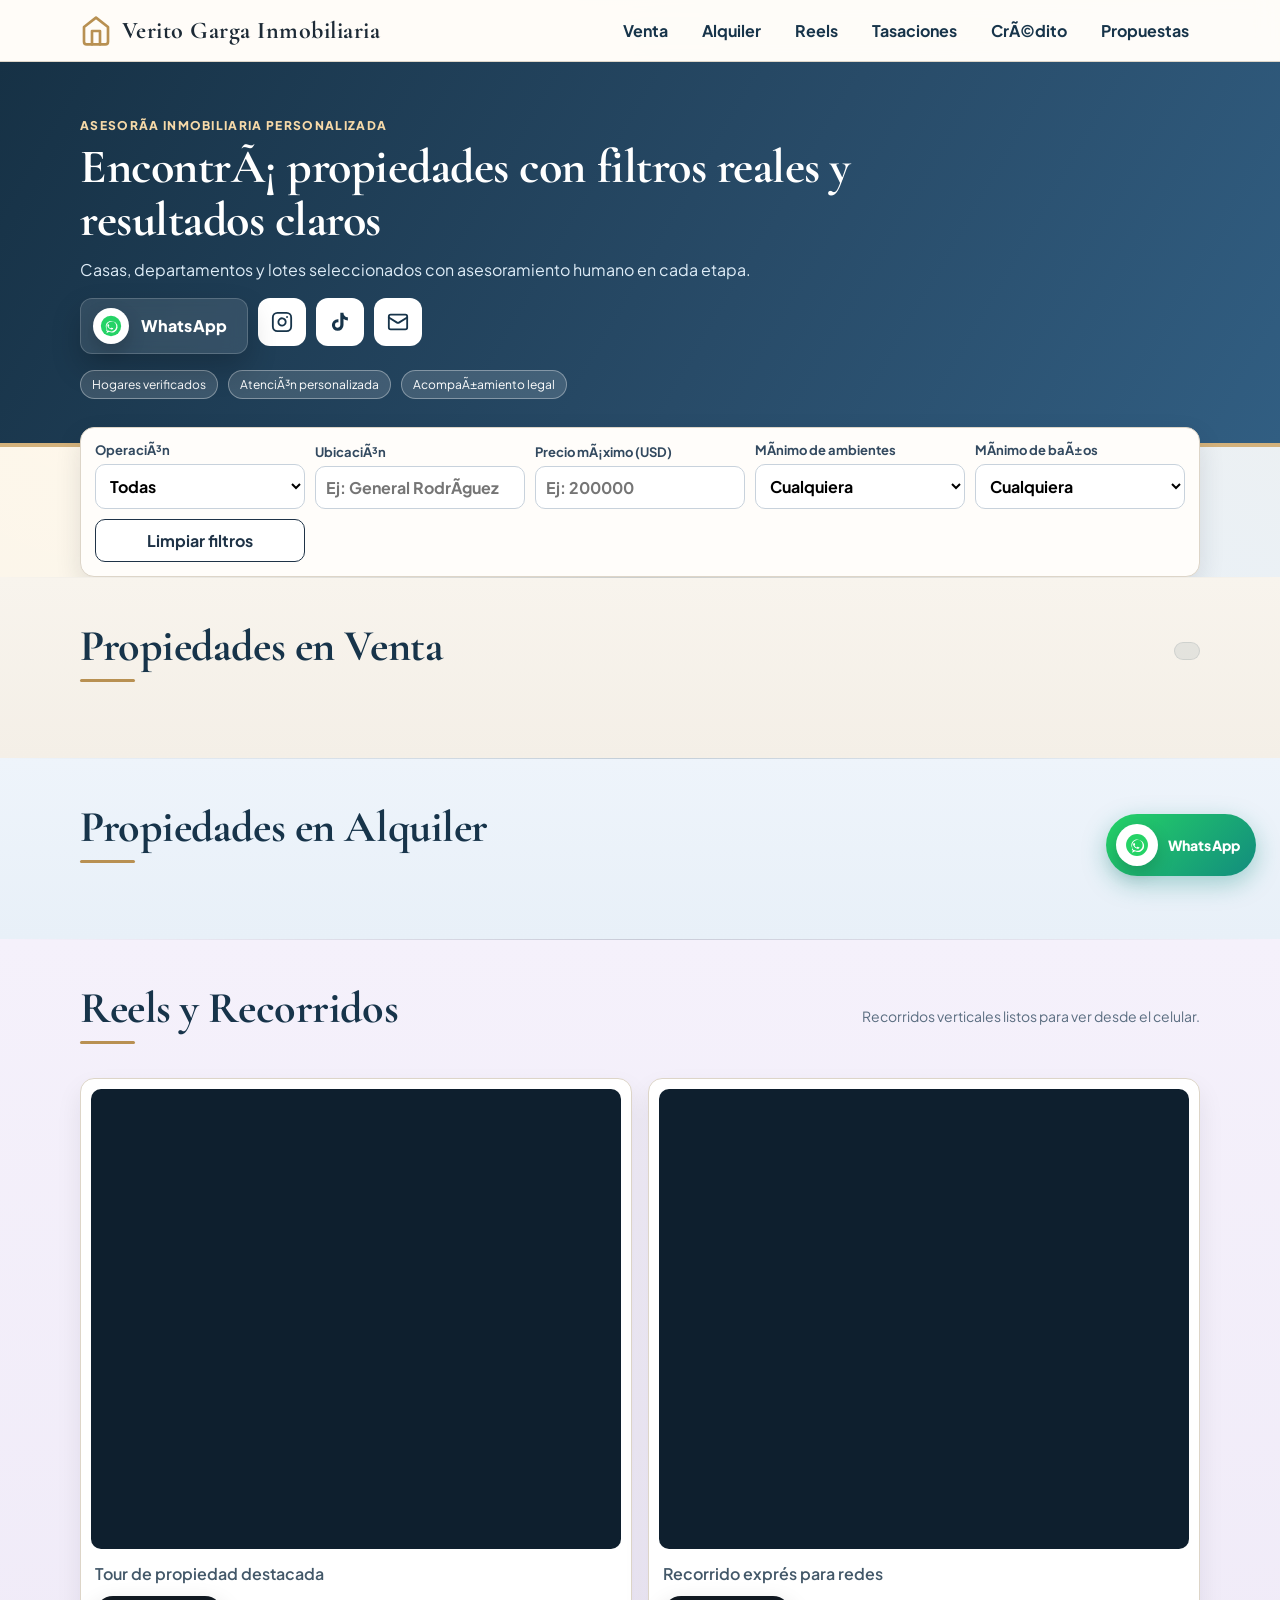
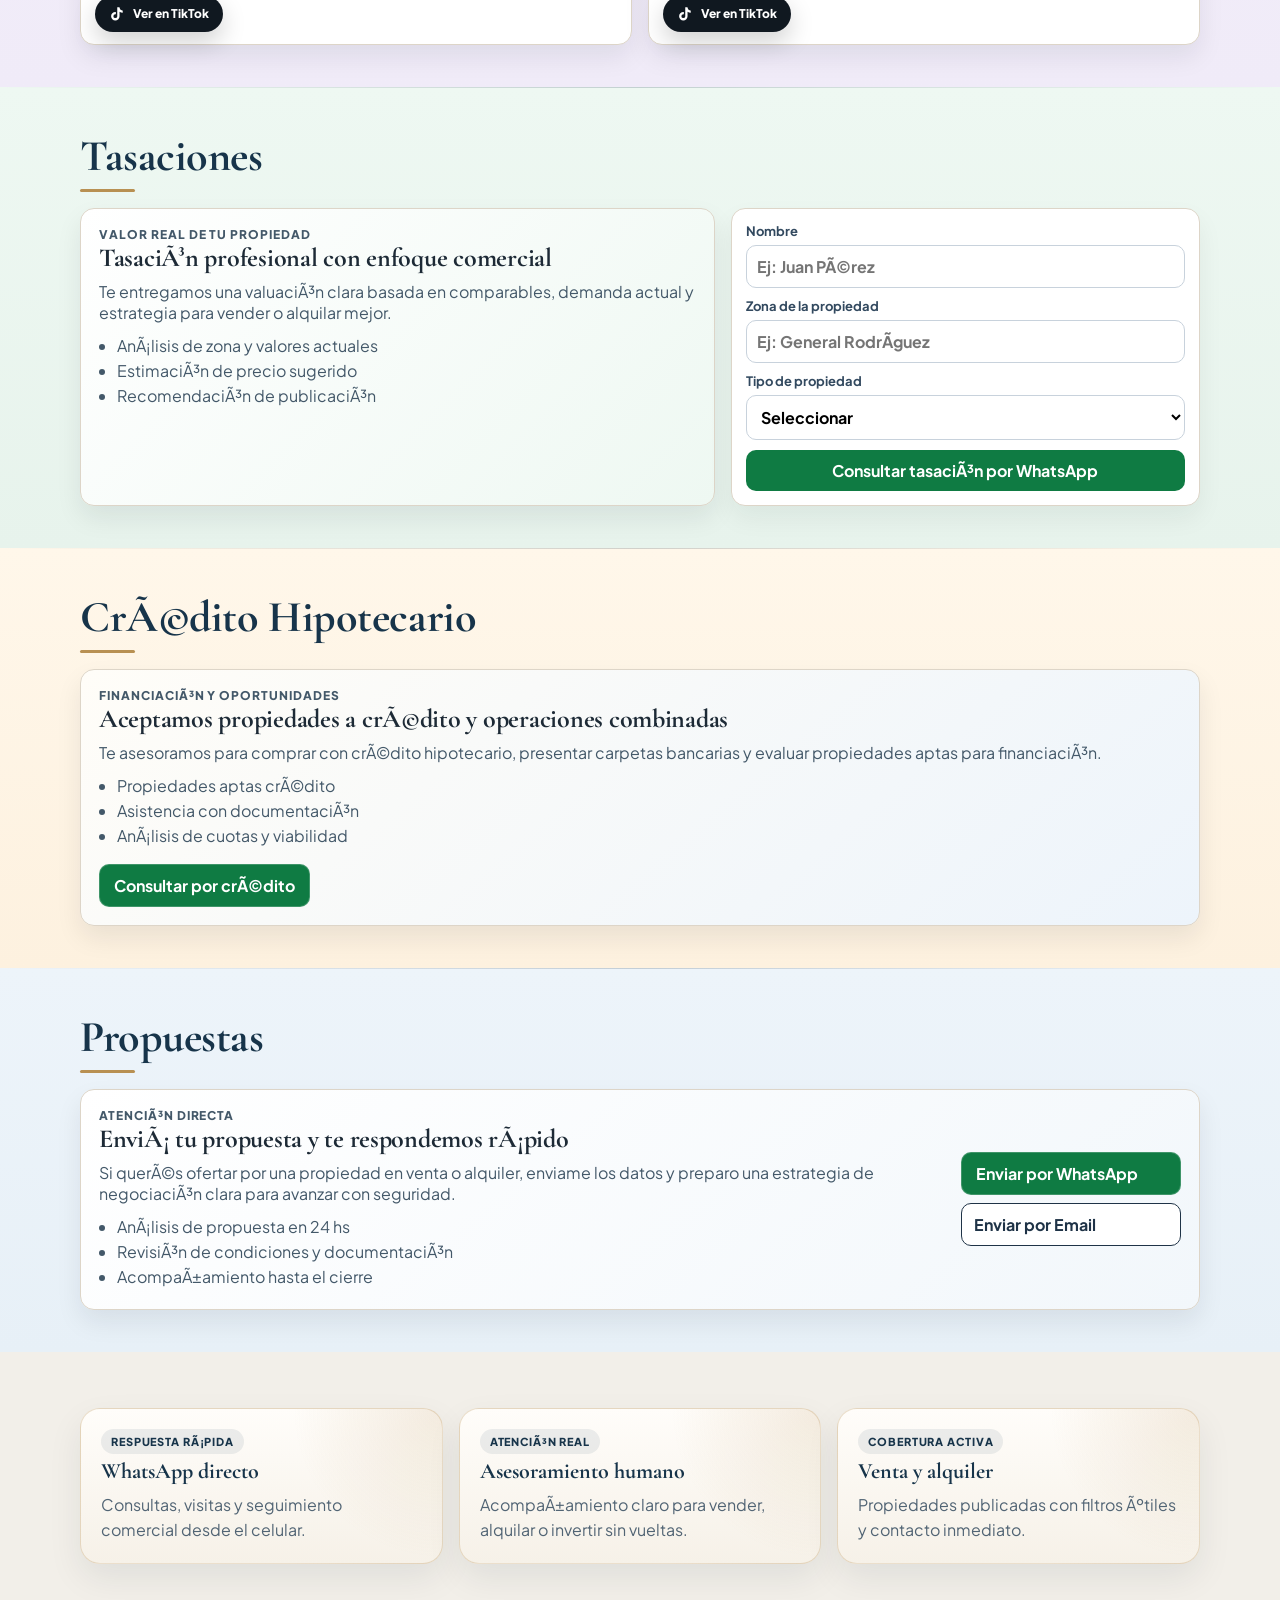
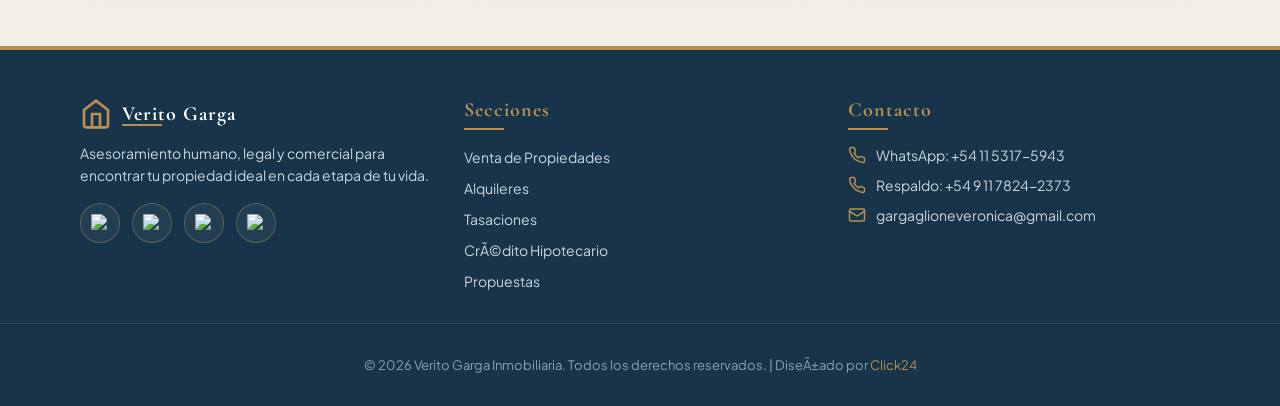
==== index.html @ d82a1178 "Add files via upload" ====
﻿<!doctype html>
<html lang="es">
  <head>
    <meta charset="UTF-8" />
    <meta name="viewport" content="width=device-width, initial-scale=1.0, maximum-scale=1.0, user-scalable=no" />
    <title>Verito Garga Inmobiliaria</title>
    <meta
      name="description"
      content="Venta, alquiler, tasaciones y propuestas inmobiliarias en Argentina. Contacto directo por WhatsApp, Instagram y mail."
    />
    <link rel="preconnect" href="https://fonts.googleapis.com" />
    <link rel="preconnect" href="https://fonts.gstatic.com" crossorigin />
    <link
      href="https://fonts.googleapis.com/css2?family=Cormorant+Garamond:ital,wght@0,400;0,600;0,700;1,400&family=Plus+Jakarta+Sans:wght@300;400;500;600;700;800&display=swap"
      rel="stylesheet"
    />
    <link rel="stylesheet" href="./styles.css?v=1.3" />
    <script src="https://cdn.jsdelivr.net/npm/@supabase/supabase-js@2"></script>
  </head>
  <body>
    <header class="topbar">
      <div class="container topbar-inner">
        <div class="brand-wrap">
          <svg class="brand-icon" xmlns="http://www.w3.org/2000/svg" viewBox="0 0 24 24" fill="none" stroke="currentColor" stroke-width="2" stroke-linecap="round" stroke-linejoin="round">
            <path d="m3 9 9-7 9 7v11a2 2 0 0 1-2 2H5a2 2 0 0 1-2-2z" />
            <polyline points="9 22 9 12 15 12 15 22" />
          </svg>
          <h1>Verito Garga Inmobiliaria</h1>
        </div>
        <button id="menuToggle" class="menu-toggle" type="button" aria-label="Abrir menÃº" aria-expanded="false" aria-controls="mainNav">
          <span></span>
          <span></span>
          <span></span>
        </button>
        <nav id="mainNav">
          <a href="#venta">Venta</a>
          <a href="#alquiler">Alquiler</a>
          <a href="#reels">Reels</a>
          <a href="#tasaciones">Tasaciones</a>
          <a href="#credito">CrÃ©dito</a>
          <a href="#propuestas">Propuestas</a>
        </nav>
      </div>
    </header>

    <main>
      <section class="hero">
        <div class="container">
          <p class="hero-tag">AsesorÃ­a inmobiliaria personalizada</p>
          <h2>EncontrÃ¡ propiedades con filtros reales y resultados claros</h2>
          <p class="hero-sub">Casas, departamentos y lotes seleccionados con asesoramiento humano en cada etapa.</p>
          <div class="hero-actions">
            <a
              class="icon-btn icon-whatsapp icon-whatsapp-hero"
              target="_blank"
              rel="noreferrer"
              href="https://wa.me/5491153175943?text=%C2%A1Hola%20Verito!%20%F0%9F%91%8B%20Vi%20tu%20p%C3%A1gina%20web%20y%20me%20gustar%C3%ADa%20recibir%20asesoramiento%20general%20sobre%20las%20propiedades%20disponibles.%20%F0%9F%8F%A1%E2%9C%A8"
              aria-label="WhatsApp"
            >
              <span class="wa-chip-icon">
                <svg class="wa-mark" xmlns="http://www.w3.org/2000/svg" viewBox="0 0 64 64" aria-hidden="true">
                  <circle cx="32" cy="32" r="31" fill="#ffffff" />
                  <circle cx="32" cy="32" r="25" fill="#25d366" />
                  <path
                    fill="#ffffff"
                    d="M20.8 49.8l2.2-8A13.76 13.76 0 1 1 27.4 46l-6.6 3.8Zm7.7-5.5c1.1.6 2.3 1 3.5 1 7.1 0 12.9-5.8 12.9-12.9 0-3.4-1.3-6.7-3.8-9.1a12.8 12.8 0 0 0-9.1-3.8c-7.1 0-12.9 5.8-12.9 12.9 0 2.4.7 4.7 1.9 6.6l.3.5-1.3 4.7 4.8-1.3.5.4Zm7.8-7.1c-.4-.2-2.2-1.1-2.6-1.2-.3-.1-.5-.2-.8.2-.2.4-.9 1.2-1.1 1.4-.2.2-.4.3-.8.1-2.2-1.1-3.7-2.7-4.5-4.1-.2-.4 0-.6.2-.8.2-.2.4-.5.6-.7.2-.2.2-.4.4-.7.1-.3 0-.5 0-.7 0-.2-.8-2-1.1-2.7-.3-.7-.6-.6-.8-.6h-.7c-.2 0-.6.1-.9.4-.3.4-1.2 1.2-1.2 2.9s1.2 3.4 1.4 3.6c.2.2 2.4 3.8 5.9 5.3.8.4 1.5.6 2 .8.9.3 1.7.2 2.3.1.7-.1 2.2-.9 2.5-1.8.3-.9.3-1.7.2-1.8 0-.2-.3-.3-.7-.5Z"
                  />
                </svg>
              </span>
              <span class="wa-chip-text">WhatsApp</span>
            </a>
            <a class="icon-btn icon-light" target="_blank" rel="noreferrer" href="https://www.instagram.com/verito.garga/?hl=es" aria-label="Instagram">
              <svg xmlns="http://www.w3.org/2000/svg" width="22" height="22" viewBox="0 0 24 24" fill="none" stroke="#17344a" stroke-width="2" stroke-linecap="round" stroke-linejoin="round">
                <rect width="20" height="20" x="2" y="2" rx="5" ry="5" />
                <path d="M16 11.37A4 4 0 1 1 12.63 8 4 4 0 0 1 16 11.37z" />
                <line x1="17.5" x2="17.51" y1="6.5" y2="6.5" />
              </svg>
            </a>
            <a class="icon-btn icon-light" target="_blank" rel="noreferrer" href="https://www.tiktok.com/@veritogarga" aria-label="TikTok">
              <svg xmlns="http://www.w3.org/2000/svg" width="22" height="22" viewBox="0 0 24 24" fill="#17344a">
                <path d="M19.59 6.69a4.83 4.83 0 0 1-3.77-4.25V2h-3.45v13.67a2.89 2.89 0 0 1-2.88 2.5 2.89 2.89 0 0 1-2.89-2.89 2.89 2.89 0 0 1 2.89-2.89c.28 0 .54.04.79.1V9.01a6.3 6.3 0 0 0-.79-.05 6.34 6.34 0 0 0-6.34 6.34 6.34 6.34 0 0 0 6.34 6.34 6.34 6.34 0 0 0 6.33-6.34V8.79a8.18 8.18 0 0 0 4.78 1.52V6.85a4.85 4.85 0 0 1-1.01-.16z" />
              </svg>
            </a>
            <a class="icon-btn icon-light" href="mailto:gargaglioneveronica@gmail.com" aria-label="Gmail">
              <svg xmlns="http://www.w3.org/2000/svg" width="22" height="22" viewBox="0 0 24 24" fill="none" stroke="#17344a" stroke-width="2" stroke-linecap="round" stroke-linejoin="round">
                <rect width="20" height="16" x="2" y="4" rx="2" />
                <path d="m22 7-8.97 5.7a1.94 1.94 0 0 1-2.06 0L2 7" />
              </svg>
            </a>
          </div>
          <div class="hero-badges">
            <span>Hogares verificados</span>
            <span>AtenciÃ³n personalizada</span>
            <span>AcompaÃ±amiento legal</span>
          </div>
        </div>
      </section>

      <section class="filters-wrap">
        <div class="container">
          <div class="filters-card">
            <div class="filters-grid">
              <label>
                OperaciÃ³n
                <select id="filterOperation">
                  <option value="all">Todas</option>
                  <option value="venta">Venta</option>
                  <option value="alquiler">Alquiler</option>
                </select>
              </label>
              <label>
                UbicaciÃ³n
                <input id="filterLocation" type="text" placeholder="Ej: General RodrÃ­guez" />
              </label>
              <label>
                Precio mÃ¡ximo (USD)
                <input id="filterPrice" type="number" min="0" placeholder="Ej: 200000" />
              </label>
              <label>
                MÃ­nimo de ambientes
                <select id="filterRooms">
                  <option value="0">Cualquiera</option>
                  <option value="1">1+</option>
                  <option value="2">2+</option>
                  <option value="3">3+</option>
                  <option value="4">4+</option>
                </select>
              </label>
              <label>
                MÃ­nimo de baÃ±os
                <select id="filterBathrooms">
                  <option value="0">Cualquiera</option>
                  <option value="1">1+</option>
                  <option value="2">2+</option>
                  <option value="3">3+</option>
                </select>
              </label>
              <button id="clearFilters" type="button" class="btn-secondary">Limpiar filtros</button>
            </div>
          </div>
        </div>
      </section>

      <section id="venta" class="section section-tone-1">
        <div class="container">
          <div class="section-title">
            <h2>Propiedades en Venta</h2>
            <span id="ventaCount" class="count"></span>
          </div>
          <div id="ventaGrid" class="cards-grid"></div>
        </div>
      </section>

      <section id="alquiler" class="section section-tone-2">
        <div class="container">
          <div class="section-title">
            <h2>Propiedades en Alquiler</h2>
            <span id="alquilerCount" class="count"></span>
          </div>
          <div id="alquilerGrid" class="cards-grid"></div>
        </div>
      </section>

      <section id="reels" class="section section-tone-3">
        <div class="container">
          <div class="section-title">
            <h2>Reels y Recorridos</h2>
            <p class="section-aside">Recorridos verticales listos para ver desde el celular.</p>
          </div>
          <div class="reels-grid">
            <article class="reel-card">
              <video autoplay muted loop playsinline preload="auto">
                <source src="./reels/WhatsApp%20Video%202026-05-29%20at%2015.17.49.mp4" type="video/mp4" />
              </video>
              <p>Tour de propiedad destacada</p>
              <a class="reel-link" target="_blank" rel="noreferrer" href="https://www.tiktok.com/@veritogarga" aria-label="Ver TikTok">
                <svg xmlns="http://www.w3.org/2000/svg" viewBox="0 0 24 24" aria-hidden="true">
                  <path d="M19.59 6.69a4.83 4.83 0 0 1-3.77-4.25V2h-3.45v13.67a2.89 2.89 0 0 1-2.88 2.5 2.89 2.89 0 0 1-2.89-2.89 2.89 2.89 0 0 1 2.89-2.89c.28 0 .54.04.79.1V9.01a6.3 6.3 0 0 0-.79-.05 6.34 6.34 0 0 0-6.34 6.34 6.34 6.34 0 0 0 6.34 6.34 6.34 6.34 0 0 0 6.33-6.34V8.79a8.18 8.18 0 0 0 4.78 1.52V6.85a4.85 4.85 0 0 1-1.01-.16z" />
                </svg>
                <span>Ver en TikTok</span>
              </a>
            </article>
            <article class="reel-card">
              <video autoplay muted loop playsinline preload="auto">
                <source src="./reels/WhatsApp%20Video%202026-05-29%20at%2015.17.51.mp4" type="video/mp4" />
              </video>
              <p>Recorrido exprés para redes</p>
              <a class="reel-link" target="_blank" rel="noreferrer" href="https://www.tiktok.com/@veritogarga" aria-label="Ver TikTok">
                <svg xmlns="http://www.w3.org/2000/svg" viewBox="0 0 24 24" aria-hidden="true">
                  <path d="M19.59 6.69a4.83 4.83 0 0 1-3.77-4.25V2h-3.45v13.67a2.89 2.89 0 0 1-2.88 2.5 2.89 2.89 0 0 1-2.89-2.89 2.89 2.89 0 0 1 2.89-2.89c.28 0 .54.04.79.1V9.01a6.3 6.3 0 0 0-.79-.05 6.34 6.34 0 0 0-6.34 6.34 6.34 6.34 0 0 0 6.34 6.34 6.34 6.34 0 0 0 6.33-6.34V8.79a8.18 8.18 0 0 0 4.78 1.52V6.85a4.85 4.85 0 0 1-1.01-.16z" />
                </svg>
                <span>Ver en TikTok</span>
              </a>
            </article>
        </div>
      </section>

      <section id="tasaciones" class="section section-tone-4">
        <div class="container">
          <h2>Tasaciones</h2>
          <div class="tasacion-layout">
            <div class="tasacion-card">
              <p class="proposal-tag">Valor real de tu propiedad</p>
              <h3>TasaciÃ³n profesional con enfoque comercial</h3>
              <p>Te entregamos una valuaciÃ³n clara basada en comparables, demanda actual y estrategia para vender o alquilar mejor.</p>
              <ul class="proposal-list">
                <li>AnÃ¡lisis de zona y valores actuales</li>
                <li>EstimaciÃ³n de precio sugerido</li>
                <li>RecomendaciÃ³n de publicaciÃ³n</li>
              </ul>
            </div>
            <form class="tasacion-form" id="tasacionForm">
              <label>Nombre<input type="text" id="tasacionNombre" placeholder="Ej: Juan PÃ©rez" required /></label>
              <label>Zona de la propiedad<input type="text" id="tasacionZona" placeholder="Ej: General RodrÃ­guez" required /></label>
              <label>
                Tipo de propiedad
                <select id="tasacionTipo" required>
                  <option value="">Seleccionar</option>
                  <option>Casa</option>
                  <option>Departamento</option>
                  <option>Lote</option>
                  <option>PH</option>
                </select>
              </label>
              <button type="submit" class="btn-primary">Consultar tasaciÃ³n por WhatsApp</button>
            </form>
          </div>
        </div>
      </section>

      <section id="credito" class="section section-tone-5">
        <div class="container">
          <h2>CrÃ©dito Hipotecario</h2>
          <div class="credit-card">
            <p class="proposal-tag">FinanciaciÃ³n y oportunidades</p>
            <h3>Aceptamos propiedades a crÃ©dito y operaciones combinadas</h3>
            <p>Te asesoramos para comprar con crÃ©dito hipotecario, presentar carpetas bancarias y evaluar propiedades aptas para financiaciÃ³n.</p>
            <ul class="proposal-list">
              <li>Propiedades aptas crÃ©dito</li>
              <li>Asistencia con documentaciÃ³n</li>
              <li>AnÃ¡lisis de cuotas y viabilidad</li>
            </ul>
            <div class="hero-actions">
              <a
                class="btn-primary"
                target="_blank"
                rel="noreferrer"
                href="https://wa.me/5491153175943?text=%C2%A1Hola%20Verito!%20%F0%9F%8F%A7%20Estuve%20viendo%20la%20secci%C3%B3n%20de%20Cr%C3%A9dito%20Hipotecario%20en%20la%20web%20y%20me%20gustar%C3%ADa%20recibir%20asesoramiento%20sobre%20las%20carpetas%20bancarias%20y%20qu%C3%A9%20propiedades%20ten%C3%A9s%20aptas%20cr%C3%A9dito.%20%F0%9F%93%88"
              >
                Consultar por crÃ©dito
              </a>
            </div>
          </div>
        </div>
      </section>

      <section id="propuestas" class="section section-tone-6">
        <div class="container">
          <h2>Propuestas</h2>
          <div class="proposal-card">
            <div>
              <p class="proposal-tag">AtenciÃ³n directa</p>
              <h3>EnviÃ¡ tu propuesta y te respondemos rÃ¡pido</h3>
              <p>Si querÃ©s ofertar por una propiedad en venta o alquiler, enviame los datos y preparo una estrategia de negociaciÃ³n clara para avanzar con seguridad.</p>
              <ul class="proposal-list">
                <li>AnÃ¡lisis de propuesta en 24 hs</li>
                <li>RevisiÃ³n de condiciones y documentaciÃ³n</li>
                <li>AcompaÃ±amiento hasta el cierre</li>
              </ul>
            </div>
            <div class="proposal-actions">
              <a
                class="btn-primary"
                target="_blank"
                rel="noreferrer"
                href="https://wa.me/5491153175943?text=%C2%A1Hola%20Verito!%20%E2%9C%8D%EF%B8%8F%20Quiero%20realizar%20una%20propuesta%20formal%20por%20una%20propiedad.%20%C2%BFMe%20podr%C3%ADas%20indicar%20cu%C3%A1les%20son%20los%20pasos%20a%20seguir%20para%20presentarla%20y%20avanzar%20con%20la%20negociaci%C3%B3n%3F%20%F0%9F%A4%9D"
              >
                Enviar por WhatsApp
              </a>
              <a class="btn-secondary" href="mailto:gargaglioneveronica@gmail.com?subject=Propuesta%20inmobiliaria">Enviar por Email</a>
            </div>
          </div>
        </div>
      </section>

      <section class="footer-spotlight">
        <div class="container footer-spotlight-grid">
          <article class="spotlight-card">
            <span class="spotlight-label">Respuesta rÃ¡pida</span>
            <strong>WhatsApp directo</strong>
            <p>Consultas, visitas y seguimiento comercial desde el celular.</p>
          </article>
          <article class="spotlight-card">
            <span class="spotlight-label">AtenciÃ³n real</span>
            <strong>Asesoramiento humano</strong>
            <p>AcompaÃ±amiento claro para vender, alquilar o invertir sin vueltas.</p>
          </article>
          <article class="spotlight-card">
            <span class="spotlight-label">Cobertura activa</span>
            <strong>Venta y alquiler</strong>
            <p>Propiedades publicadas con filtros Ãºtiles y contacto inmediato.</p>
          </article>
        </div>
      </section>

      <footer class="site-footer">
        <div class="container footer-inner">
          <div class="footer-col">
            <div class="brand-wrap" style="margin-bottom: 12px;">
              <svg class="brand-icon" style="stroke: var(--gold);" xmlns="http://www.w3.org/2000/svg" viewBox="0 0 24 24" fill="none" stroke="currentColor" stroke-width="2" stroke-linecap="round" stroke-linejoin="round">
                <path d="m3 9 9-7 9 7v11a2 2 0 0 1-2 2H5a2 2 0 0 1-2-2z" />
                <polyline points="9 22 9 12 15 12 15 22" />
              </svg>
              <h3 style="color: #fff; padding-bottom: 0; margin-bottom: 0; font-family: 'Cormorant Garamond', serif;">Verito Garga</h3>
            </div>
            <p>Asesoramiento humano, legal y comercial para encontrar tu propiedad ideal en cada etapa de tu vida.</p>
            <div class="social-logos">
              <a target="_blank" rel="noreferrer" href="https://wa.me/5491153175943?text=%C2%A1Hola%20Verito!%20%F0%9F%91%8B%20Te%20escribo%20desde%20la%20web." aria-label="WhatsApp Principal">
                <img src="https://cdn.simpleicons.org/whatsapp/b89052" alt="WhatsApp" />
              </a>
              <a target="_blank" rel="noreferrer" href="https://www.instagram.com/verito.garga/?hl=es" aria-label="Instagram">
                <img src="https://cdn.simpleicons.org/instagram/b89052" alt="Instagram" />
              </a>
              <a target="_blank" rel="noreferrer" href="https://www.tiktok.com/@veritogarga" aria-label="TikTok">
                <img src="https://cdn.simpleicons.org/tiktok/b89052" alt="TikTok" />
              </a>
              <a href="mailto:gargaglioneveronica@gmail.com" aria-label="Gmail">
                <img src="https://cdn.simpleicons.org/gmail/b89052" alt="Gmail" />
              </a>
            </div>
          </div>

          <div class="footer-col">
            <h3 style="font-family: 'Cormorant Garamond', serif;">Secciones</h3>
            <ul>
              <li><a href="#venta">Venta de Propiedades</a></li>
              <li><a href="#alquiler">Alquileres</a></li>
              <li><a href="#tasaciones">Tasaciones</a></li>
              <li><a href="#credito">CrÃ©dito Hipotecario</a></li>
              <li><a href="#propuestas">Propuestas</a></li>
            </ul>
          </div>

          <div class="footer-col">
            <h3 style="font-family: 'Cormorant Garamond', serif;">Contacto</h3>
            <div class="footer-contact-list">
              <a class="footer-contact-item" target="_blank" rel="noreferrer" href="https://wa.me/5491153175943?text=%C2%A1Hola%20Verito!%20%F0%9F%91%8B%20Te%20escribo%20desde%20el%20footer%20de%20la%20web.">
                <svg xmlns="http://www.w3.org/2000/svg" viewBox="0 0 24 24" fill="none" stroke="currentColor" stroke-width="2" stroke-linecap="round" stroke-linejoin="round">
                  <path d="M22 16.92v3a2 2 0 0 1-2.18 2 19.79 19.79 0 0 1-8.63-3.07 19.5 19.5 0 0 1-6-6 19.79 19.79 0 0 1-3.07-8.67A2 2 0 0 1 4.11 2h3a2 2 0 0 1 2 1.72 12.84 12.84 0 0 0 .7 2.81 2 2 0 0 1-.45 2.11L8.09 9.91a16 16 0 0 0 6 6l1.27-1.27a2 2 0 0 1 2.11-.45 12.84 12.84 0 0 0 2.81.7A2 2 0 0 1 22 16.92z" />
                </svg>
                <span>WhatsApp: +54 11 5317-5943</span>
              </a>
              <a class="footer-contact-item" target="_blank" rel="noreferrer" href="https://wa.me/5491178242373?text=%C2%A1Hola!%20%F0%9F%91%8B%20Te%20escribo%20desde%20la%20web.">
                <svg xmlns="http://www.w3.org/2000/svg" viewBox="0 0 24 24" fill="none" stroke="currentColor" stroke-width="2" stroke-linecap="round" stroke-linejoin="round">
                  <path d="M22 16.92v3a2 2 0 0 1-2.18 2 19.79 19.79 0 0 1-8.63-3.07 19.5 19.5 0 0 1-6-6 19.79 19.79 0 0 1-3.07-8.67A2 2 0 0 1 4.11 2h3a2 2 0 0 1 2 1.72 12.84 12.84 0 0 0 .7 2.81 2 2 0 0 1-.45 2.11L8.09 9.91a16 16 0 0 0 6 6l1.27-1.27a2 2 0 0 1 2.11-.45 12.84 12.84 0 0 0 2.81.7A2 2 0 0 1 22 16.92z" />
                </svg>
                <span>Respaldo: +54 9 11 7824-2373</span>
              </a>
              <a class="footer-contact-item" href="mailto:gargaglioneveronica@gmail.com">
                <svg xmlns="http://www.w3.org/2000/svg" viewBox="0 0 24 24" fill="none" stroke="currentColor" stroke-width="2" stroke-linecap="round" stroke-linejoin="round">
                  <path d="m22 7-8.97 5.7a1.94 1.94 0 0 1-2.06 0L2 7" />
                  <rect width="20" height="16" x="2" y="4" rx="2" />
                </svg>
                <span>gargaglioneveronica@gmail.com</span>
              </a>
            </div>
          </div>
        </div>
        <div class="footer-bottom">
          <div class="container">
            <p>&copy; 2026 Verito Garga Inmobiliaria. Todos los derechos reservados. | DiseÃ±ado por <a href="https://click24.com.ar" target="_blank" rel="noreferrer">Click24</a></p>
          </div>
        </div>
      </footer>
    </main>

    <a
      class="wa-float"
      target="_blank"
      rel="noreferrer"
      href="https://wa.me/5491153175943?text=%C2%A1Hola%20Verito!%20%F0%9F%93%B2%20Te%20escribo%20desde%20el%20bot%C3%B3n%20flotante%20de%20la%20web%20para%20hacerte%20una%20consulta.%20%F0%9F%92%AC"
      aria-label="Contacto por WhatsApp"
    >
      <span class="wa-float-icon">
        <svg class="wa-mark wa-mark-float" xmlns="http://www.w3.org/2000/svg" viewBox="0 0 64 64" aria-hidden="true">
          <circle cx="32" cy="32" r="31" fill="#ffffff" />
          <circle cx="32" cy="32" r="25" fill="#25d366" />
          <path
            fill="#ffffff"
            d="M20.8 49.8l2.2-8A13.76 13.76 0 1 1 27.4 46l-6.6 3.8Zm7.7-5.5c1.1.6 2.3 1 3.5 1 7.1 0 12.9-5.8 12.9-12.9 0-3.4-1.3-6.7-3.8-9.1a12.8 12.8 0 0 0-9.1-3.8c-7.1 0-12.9 5.8-12.9 12.9 0 2.4.7 4.7 1.9 6.6l.3.5-1.3 4.7 4.8-1.3.5.4Zm7.8-7.1c-.4-.2-2.2-1.1-2.6-1.2-.3-.1-.5-.2-.8.2-.2.4-.9 1.2-1.1 1.4-.2.2-.4.3-.8.1-2.2-1.1-3.7-2.7-4.5-4.1-.2-.4 0-.6.2-.8.2-.2.4-.5.6-.7.2-.2.2-.4.4-.7.1-.3 0-.5 0-.7 0-.2-.8-2-1.1-2.7-.3-.7-.6-.6-.8-.6h-.7c-.2 0-.6.1-.9.4-.3.4-1.2 1.2-1.2 2.9s1.2 3.4 1.4 3.6c.2.2 2.4 3.8 5.9 5.3.8.4 1.5.6 2 .8.9.3 1.7.2 2.3.1.7-.1 2.2-.9 2.5-1.8.3-.9.3-1.7.2-1.8 0-.2-.3-.3-.7-.5Z"
          />
        </svg>
      </span>
      <span class="wa-float-text">WhatsApp</span>
    </a>
    <script src="./script.js?v=1.3"></script>
  </body>
</html>
---- styles.css ----
:root {
  --bg: #f2efe9;
  --paper: #fffdfa;
  --ink: #1d2a36;
  --muted: #5d6d7c;
  --brand: #17344a;
  --gold: #b89052;
  --line: #ddd5c8;
  --ok: #0f7b43;
}

* {
  box-sizing: border-box;
}

html {
  -webkit-text-size-adjust: 100%;
  scroll-behavior: smooth;
}

body {
  margin: 0;
  font-family: 'Plus Jakarta Sans', sans-serif;
  color: var(--ink);
  touch-action: manipulation;
  overscroll-behavior-x: none;
  background:
    radial-gradient(circle at 8% 10%, #fff8eb 0%, transparent 30%),
    radial-gradient(circle at 90% 20%, #e9f1f8 0%, transparent 30%),
    var(--bg);
}

h1, h2, h3, h4, h5, h6,
.topbar h1, .hero h2, .section h2, .card h3,
.tasacion-card h3, .proposal-card h3, .credit-card h3,
.footer-inner h3 {
  font-family: 'Cormorant Garamond', serif;
  font-weight: 700;
  letter-spacing: -0.01em;
}

.container {
  width: min(1120px, 92%);
  margin: 0 auto;
}

.topbar {
  position: sticky;
  top: 0;
  z-index: 20;
  background: rgba(255, 253, 250, 0.9);
  border-bottom: 1px solid var(--line);
  backdrop-filter: blur(10px);
}

.topbar-inner {
  display: flex;
  justify-content: space-between;
  gap: 14px;
  align-items: center;
  padding: 14px 0;
}

.brand-wrap {
  display: flex;
  align-items: center;
  gap: 10px;
}

.brand-icon {
  width: 32px;
  height: 32px;
  stroke: var(--gold);
  flex-shrink: 0;
}

.topbar h1 {
  margin: 0;
  font-size: 24px;
  font-family: 'Cormorant Garamond', serif;
  letter-spacing: 0.02em;
}

.topbar nav {
  display: flex;
  gap: 12px;
  flex-wrap: wrap;
}

.menu-toggle {
  display: none;
  width: 44px;
  height: 40px;
  border: 1px solid #d7c39f;
  background: #fff8ea;
  border-radius: 10px;
  padding: 10px 8px;
  flex-direction: column;
  justify-content: space-between;
  align-items: center;
  cursor: pointer;
}

.menu-toggle span {
  display: block;
  height: 2px;
  width: 100%;
  background: #1f3347;
  border-radius: 999px;
}

.topbar a {
  text-decoration: none;
  color: var(--brand);
  font-weight: 700;
  border: 1px solid transparent;
  border-radius: 999px;
  padding: 5px 10px;
}

.topbar a:hover {
  border-color: #d7c39f;
  background: #fff8ea;
}

.hero {
  background: linear-gradient(120deg, #163145, #284b68 58%, #315e82);
  color: #ffffff;
  padding: 56px 0 44px;
  border-bottom: 4px solid #d3b17b;
}

.hero-tag {
  margin: 0 0 8px;
  letter-spacing: 0.11em;
  text-transform: uppercase;
  font-size: 12px;
  font-weight: 800;
  color: #f6d9a8;
}

.hero h2 {
  margin: 0;
  max-width: 860px;
  font-family: 'Cormorant Garamond', serif;
  font-size: clamp(28px, 4.2vw, 48px);
  line-height: 1.1;
}

.hero-sub {
  margin: 12px 0 0;
  color: #deecf7;
  max-width: 800px;
}

.hero-actions {
  margin-top: 18px;
  display: flex;
  flex-wrap: wrap;
  gap: 10px;
}

.icon-btn {
  width: 48px;
  height: 48px;
  border-radius: 12px;
  display: inline-flex;
  align-items: center;
  justify-content: center;
  text-decoration: none;
  border: 1px solid rgba(255, 255, 255, 0.25);
}

.icon-btn img {
  width: 22px;
  height: 22px;
  display: block;
}

.icon-whatsapp {
  background: #0f7b43;
}

.icon-whatsapp-hero {
  width: auto;
  min-width: 168px;
  height: 56px;
  padding: 8px 18px 8px 10px;
  gap: 12px;
  border: 1px solid rgba(255, 255, 255, 0.18);
  background: rgba(255, 255, 255, 0.1);
  backdrop-filter: blur(8px);
  box-shadow: 0 14px 30px rgba(0, 0, 0, 0.2);
}

.icon-whatsapp-hero .wa-chip-text {
  color: #fff;
  font-weight: 800;
  font-size: 16px;
  letter-spacing: 0.01em;
}

.wa-chip-icon {
  width: 36px;
  height: 36px;
  border-radius: 50%;
  background: #fff;
  display: inline-flex;
  align-items: center;
  justify-content: center;
  flex-shrink: 0;
  box-shadow: 0 8px 18px rgba(0, 0, 0, 0.18);
}

.wa-mark {
  width: 26px;
  height: 26px;
  display: block;
  shape-rendering: geometricPrecision;
  flex-shrink: 0;
}

.icon-light {
  background: #fff;
}

.hero-badges {
  margin-top: 16px;
  display: flex;
  gap: 10px;
  flex-wrap: wrap;
}

.hero-badges span {
  background: rgba(255, 255, 255, 0.14);
  border: 1px solid rgba(255, 255, 255, 0.35);
  border-radius: 999px;
  padding: 6px 11px;
  font-size: 12px;
}

.btn-primary {
  display: inline-block;
  text-decoration: none;
  background: var(--ok);
  color: #fff;
  font-weight: 700;
  border-radius: 10px;
  padding: 10px 14px;
  border: 1px solid rgba(255, 255, 255, 0.2);
}

.filters-wrap {
  margin-top: -20px;
}

.filters-card {
  background: var(--paper);
  border: 1px solid var(--line);
  border-radius: 14px;
  box-shadow: 0 10px 26px rgba(28, 39, 51, 0.12);
  padding: 14px;
}

.filters-grid {
  display: grid;
  grid-template-columns: repeat(auto-fit, minmax(180px, 1fr));
  gap: 10px;
  align-items: end;
}

label {
  display: flex;
  flex-direction: column;
  gap: 6px;
  font-size: 13px;
  font-weight: 700;
  color: #32495f;
}

input,
select,
button {
  font: inherit;
}

a,
button,
label,
video,
img {
  touch-action: manipulation;
}

input,
select {
  border: 1px solid #c8d2dc;
  border-radius: 10px;
  padding: 10px;
  background: #fff;
  transition: border-color 0.2s ease, box-shadow 0.2s ease;
  font-size: 16px; /* Prevents auto-zoom on mobile inputs */
}

input:focus,
select:focus {
  outline: none;
  border-color: var(--gold);
  box-shadow: 0 0 0 3px rgba(184, 144, 82, 0.15);
}

.btn-secondary {
  display: inline-block;
  text-decoration: none;
  border: 1px solid #1f3347;
  background: #fff;
  color: #1f3347;
  border-radius: 10px;
  padding: 10px 12px;
  font-weight: 700;
  cursor: pointer;
}

.section {
  padding: 42px 0;
  position: relative;
}

.section::before {
  content: '';
  position: absolute;
  left: 0;
  right: 0;
  top: 0;
  height: 1px;
  background: linear-gradient(to right, transparent, rgba(23, 52, 74, 0.2), transparent);
}

.section-tone-1 {
  background: linear-gradient(180deg, #f8f4ed 0%, #f4efe7 100%);
}

.section-tone-2 {
  background: linear-gradient(180deg, #eef4fb 0%, #e8f0f8 100%);
}

.section-tone-3 {
  background: linear-gradient(180deg, #f5f1fb 0%, #f0ebf8 100%);
}

.section-tone-4 {
  background: linear-gradient(180deg, #eef8f2 0%, #e7f3ec 100%);
}

.section-tone-5 {
  background: linear-gradient(180deg, #fff7ea 0%, #fdf1df 100%);
}

.section-tone-6 {
  background: linear-gradient(180deg, #edf4fa 0%, #e7f0f7 100%);
}

.section-title {
  display: flex;
  justify-content: space-between;
  align-items: baseline;
  gap: 12px;
  margin-bottom: 18px;
}

.section h2 {
  margin: 0 0 16px;
  font-family: 'Cormorant Garamond', serif;
  font-weight: 700;
  font-size: clamp(32px, 4vw, 44px);
  color: var(--brand);
  position: relative;
  display: inline-block;
  letter-spacing: -0.01em;
  text-wrap: balance;
}

.section h2::after {
  content: '';
  display: block;
  width: 55px;
  height: 3px;
  background: var(--gold);
  margin-top: 6px;
  border-radius: 99px;
}

.count {
  font-size: 14px;
  color: #5a6d80;
}

.section-title .count {
  background: rgba(23, 52, 74, 0.08);
  color: var(--brand);
  border: 1px solid rgba(23, 52, 74, 0.1);
  border-radius: 999px;
  padding: 8px 12px;
  font-weight: 700;
}

.section-aside {
  margin: 0;
  max-width: 360px;
  color: #5a6d80;
  font-size: 14px;
  line-height: 1.55;
  text-align: right;
}

.cards-grid {
  display: grid;
  grid-template-columns: repeat(auto-fit, minmax(280px, 1fr));
  gap: 16px;
}

.reels-grid {
  display: grid;
  grid-template-columns: repeat(auto-fit, minmax(240px, 1fr));
  gap: 16px;
}

.reel-card {
  position: relative;
  background: #fff;
  border: 1px solid var(--line);
  border-radius: 14px;
  padding: 10px;
  box-shadow: 0 12px 26px rgba(19, 28, 37, 0.08);
}

.reel-card video {
  width: 100%;
  height: 460px;
  object-fit: cover;
  border-radius: 10px;
  background: #0e1f2e;
}

.reel-card p {
  margin: 10px 4px 2px;
  color: #435869;
  font-weight: 600;
}

.reel-link {
  margin: 10px 4px 2px;
  display: inline-flex;
  align-items: center;
  gap: 8px;
  justify-content: center;
  width: fit-content;
  padding: 10px 14px;
  border-radius: 999px;
  background: #101820;
  color: #fff;
  text-decoration: none;
  font-size: 12px;
  font-weight: 800;
  box-shadow: 0 10px 24px rgba(0, 0, 0, 0.18);
}

.reel-link svg {
  width: 16px;
  height: 16px;
  fill: #fff;
  display: block;
}

.card {
  background: #fff;
  border: 1px solid var(--line);
  border-radius: 14px;
  overflow: hidden;
  box-shadow: 0 12px 26px rgba(19, 28, 37, 0.08);
  transition: transform 0.3s cubic-bezier(0.165, 0.84, 0.44, 1), box-shadow 0.3s ease;
}

.card:hover {
  transform: translateY(-5px);
  box-shadow: 0 16px 36px rgba(19, 28, 37, 0.14);
}

.carousel {
  position: relative;
  width: 100%;
  height: 196px;
  background: #edf1f5;
  overflow: hidden;
  touch-action: pan-y;
}

.carousel::after {
  content: '⌂';
  position: absolute;
  top: 8px;
  right: 8px;
  color: #fff;
  background: rgba(0, 0, 0, 0.35);
  border-radius: 999px;
  width: 28px;
  height: 28px;
  display: grid;
  place-items: center;
  font-weight: 700;
}

.carousel img {
  width: 100%;
  height: 100%;
  object-fit: cover;
  display: block;
}

.carousel-btn {
  position: absolute;
  top: 50%;
  transform: translateY(-50%);
  border: none;
  width: 32px;
  height: 32px;
  border-radius: 999px;
  background: rgba(255, 255, 255, 0.92);
  font-size: 18px;
  cursor: pointer;
}

.carousel-btn.prev { left: 8px; }
.carousel-btn.next { right: 8px; }

.card-body {
  padding: 14px;
}

.more-btn {
  margin-top: 10px;
  border: 1px solid #d7c39f;
  background: #fff8ea;
  color: #17344a;
  font-weight: 700;
  border-radius: 8px;
  padding: 7px 10px;
  cursor: pointer;
}

.card-actions {
  display: flex;
  gap: 8px;
  flex-wrap: wrap;
}

.card-extra {
  display: none;
  margin-top: 10px;
}

.card-extra.is-open {
  display: block;
}

.map-box {
  display: none;
  margin-top: 10px;
}

.map-box.is-open {
  display: block;
}

.ref-code-badge {
  display: inline-block;
  font-size: 11px;
  font-weight: 800;
  text-transform: uppercase;
  color: var(--gold);
  letter-spacing: 0.08em;
  margin-bottom: 5px;
}

.card h3 {
  margin: 0 0 6px;
  font-size: 22px;
  font-family: 'Cormorant Garamond', serif;
}

.price {
  margin: 0;
  color: #0c5a37;
  font-weight: 800;
}

.muted {
  margin: 7px 0 0;
  color: var(--muted);
}

.meta {
  display: flex;
  gap: 8px;
  flex-wrap: wrap;
  margin-top: 8px;
}

.meta span {
  background: #edf2f6;
  border: 1px solid #d9e2ec;
  border-radius: 999px;
  padding: 5px 12px;
  font-size: 11px;
  color: #355774;
  font-weight: 700;
  display: inline-flex;
  align-items: center;
  gap: 5px;
}

.meta-icon {
  width: 14px;
  height: 14px;
  stroke: var(--gold);
  display: inline-block;
}

.info-card {
  background: #fff;
  border: 1px solid var(--line);
  border-radius: 14px;
  padding: 16px;
  color: #415465;
}

.tasacion-layout {
  display: grid;
  grid-template-columns: 1.15fr 0.85fr;
  gap: 16px;
}

.tasacion-card {
  background: linear-gradient(135deg, #ffffff, #eef8f2);
  border: 1px solid var(--line);
  border-radius: 14px;
  padding: 18px;
  box-shadow: 0 12px 26px rgba(19, 28, 37, 0.08);
}

.tasacion-card h3 {
  margin: 0 0 8px;
  font-size: 26px;
  font-family: 'Cormorant Garamond', serif;
}

.tasacion-card p {
  margin: 0;
  color: #435869;
}

.tasacion-form {
  background: #fff;
  border: 1px solid var(--line);
  border-radius: 14px;
  padding: 14px;
  display: grid;
  gap: 10px;
  box-shadow: 0 12px 26px rgba(19, 28, 37, 0.06);
}

.tasacion-form .btn-primary {
  border: none;
  cursor: pointer;
}

.proposal-card {
  background: linear-gradient(140deg, #ffffff, #f2f7fb);
  border: 1px solid var(--line);
  border-radius: 14px;
  padding: 18px;
  display: flex;
  justify-content: space-between;
  gap: 18px;
  align-items: center;
  box-shadow: 0 12px 26px rgba(19, 28, 37, 0.08);
}

.proposal-tag {
  margin: 0 0 6px;
  text-transform: uppercase;
  letter-spacing: 0.08em;
  font-size: 12px;
  font-weight: 800;
  color: #355774;
}

.proposal-card h3 {
  margin: 0 0 8px;
  font-size: 26px;
  font-family: 'Cormorant Garamond', serif;
}

.proposal-card p {
  margin: 0;
  color: #435869;
}

.credit-card {
  background: linear-gradient(140deg, #fffdf8, #edf4fb);
  border: 1px solid var(--line);
  border-radius: 14px;
  padding: 18px;
  box-shadow: 0 12px 26px rgba(19, 28, 37, 0.08);
}

.credit-card h3 {
  margin: 0 0 8px;
  font-size: 26px;
  font-family: 'Cormorant Garamond', serif;
}

.credit-card p {
  margin: 0;
  color: #435869;
}

.proposal-list {
  margin: 12px 0 0;
  padding-left: 18px;
  color: #435869;
}

.proposal-list li {
  margin-bottom: 4px;
}

.proposal-actions {
  display: flex;
  flex-direction: column;
  gap: 8px;
  min-width: 220px;
}

.site-footer {
  margin-top: 64px;
  background: var(--brand);
  color: #fff;
  border-top: 4px solid var(--gold);
}

.carousel.is-swiping img {
  transition: none;
}

.footer-spotlight {
  position: relative;
  margin-top: 56px;
  padding: 0 0 18px;
}

.footer-spotlight-grid {
  display: grid;
  grid-template-columns: repeat(auto-fit, minmax(220px, 1fr));
  gap: 16px;
}

.spotlight-card {
  background:
    radial-gradient(circle at top right, rgba(184, 144, 82, 0.16), transparent 38%),
    linear-gradient(180deg, #fffdfa 0%, #f6f1e8 100%);
  border: 1px solid rgba(184, 144, 82, 0.28);
  border-radius: 20px;
  padding: 20px;
  box-shadow: 0 14px 34px rgba(17, 34, 48, 0.08);
}

.spotlight-card strong {
  display: block;
  margin: 4px 0 8px;
  color: var(--brand);
  font-size: 22px;
  font-family: 'Cormorant Garamond', serif;
}

.spotlight-card p {
  margin: 0;
  color: #516474;
  line-height: 1.6;
}

.spotlight-label {
  display: inline-flex;
  align-items: center;
  gap: 6px;
  background: rgba(23, 52, 74, 0.08);
  color: var(--brand);
  border-radius: 999px;
  padding: 6px 10px;
  font-size: 11px;
  font-weight: 800;
  letter-spacing: 0.08em;
  text-transform: uppercase;
}

.footer-inner {
  padding: 48px 0 32px;
  display: grid;
  grid-template-columns: repeat(auto-fit, minmax(220px, 1fr));
  gap: 32px;
}

.footer-col h3 {
  color: var(--gold);
  font-size: 20px;
  margin: 0 0 16px;
  font-family: 'Cormorant Garamond', serif;
  font-weight: 700;
  letter-spacing: 0.05em;
  position: relative;
  padding-bottom: 8px;
}

.footer-col h3::after {
  content: '';
  position: absolute;
  left: 0;
  bottom: 0;
  width: 40px;
  height: 2px;
  background: var(--gold);
}

.footer-col p {
  margin: 0;
  color: #cdd6dc;
  font-size: 14px;
  line-height: 1.6;
}

.footer-col ul {
  list-style: none;
  padding: 0;
  margin: 0;
  display: flex;
  flex-direction: column;
  gap: 10px;
}

.footer-col ul a {
  color: #cdd6dc;
  text-decoration: none;
  font-size: 14px;
  transition: color 0.2s ease, padding-left 0.2s ease;
}

.footer-col ul a:hover {
  color: var(--gold);
  padding-left: 5px;
}

.footer-contact-list {
  display: flex;
  flex-direction: column;
  gap: 12px;
}

.footer-contact-item {
  display: flex;
  align-items: center;
  gap: 10px;
  font-size: 14px;
  color: #cdd6dc;
  text-decoration: none;
  transition: color 0.2s ease;
}

.footer-contact-item:hover {
  color: var(--gold);
}

.footer-contact-item svg {
  width: 18px;
  height: 18px;
  stroke: var(--gold);
  fill: none;
  flex-shrink: 0;
}

.social-logos {
  margin-top: 16px;
  display: flex;
  gap: 12px;
}

.social-logos a {
  width: 40px;
  height: 40px;
  border-radius: 50%;
  border: 1px solid rgba(184, 144, 82, 0.4);
  display: flex;
  align-items: center;
  justify-content: center;
  background: rgba(255, 255, 255, 0.05);
  transition: all 0.3s ease;
}

.social-logos a:hover {
  background: var(--gold);
  border-color: var(--gold);
  transform: translateY(-3px);
}

.social-logos a:hover img {
  filter: brightness(0) invert(1);
}

.social-logos img {
  width: 18px;
  height: 18px;
  display: block;
  transition: filter 0.3s ease;
}

.footer-bottom {
  border-top: 1px solid rgba(255, 255, 255, 0.1);
  padding: 20px 0;
  text-align: center;
  font-size: 13px;
  color: #8fa0ad;
}

.footer-bottom a {
  color: var(--gold);
  text-decoration: none;
}

.map-frame {
  width: 100%;
  height: 190px;
  border: 0;
  border: 1px solid var(--line);
  border-radius: 10px;
  margin-top: 10px;
}

.admin-form {
  background: #fff;
  border: 1px solid var(--line);
  border-radius: 14px;
  padding: 14px;
  display: grid;
  grid-template-columns: repeat(auto-fit, minmax(220px, 1fr));
  gap: 10px;
  margin-bottom: 18px;
}

.admin-form button {
  height: 42px;
  align-self: end;
}

.empty {
  margin: 0;
  background: #fff;
  border: 1px dashed #c8d3de;
  border-radius: 12px;
  padding: 14px;
  color: #5a6d80;
}
.wa-float {
  position: fixed;
  right: 24px;
  bottom: 24px;
  z-index: 9999;
  background: linear-gradient(135deg, #25d366, #128c7e);
  color: #fff;
  width: auto;
  min-height: 62px;
  border-radius: 999px;
  box-shadow: 0 8px 24px rgba(18, 140, 126, 0.35);
  display: flex;
  align-items: center;
  justify-content: center;
  gap: 10px;
  padding: 8px 16px 8px 10px;
  font-weight: 800;
  text-decoration: none;
  transition: transform 0.2s ease, box-shadow 0.2s ease;
}

.wa-float:hover {
  transform: translateY(-2px);
  box-shadow: 0 12px 28px rgba(18, 140, 126, 0.42);
}

.wa-float::after {
  display: none;
}

.wa-float-icon {
  width: 42px;
  height: 42px;
  border-radius: 50%;
  background: #fff;
  display: inline-flex;
  align-items: center;
  justify-content: center;
  box-shadow: 0 8px 18px rgba(0, 0, 0, 0.16);
  flex-shrink: 0;
}

.wa-float-text {
  color: #fff;
  font-size: 14px;
  letter-spacing: 0.01em;
}

.wa-mark-float {
  width: 28px;
  height: 28px;
}

/* Drag & Drop Zone */
.drop-zone {
  border: 2px dashed #b89052;
  border-radius: 10px;
  padding: 24px;
  text-align: center;
  background: #fffdfa;
  cursor: pointer;
  transition: background 0.3s ease, border-color 0.3s ease;
  display: flex;
  align-items: center;
  justify-content: center;
  min-height: 100px;
  margin-bottom: 10px;
  outline: none;
  position: relative;
}

.drop-zone input[type="file"] {
  position: absolute;
  inset: 0;
  width: 100%;
  height: 100%;
  opacity: 0;
  cursor: pointer;
}

.drop-zone.dragover {
  background: #fdf5e6;
  border-color: #17344a;
  transform: translateY(-1px);
}

.drop-zone:focus-visible {
  box-shadow: 0 0 0 4px rgba(184, 144, 82, 0.22);
}

.drop-zone-text {
  color: #5d6d7c;
  font-weight: 500;
  font-size: 14px;
}

.drop-zone-help {
  margin: 10px 0 0;
  color: var(--muted);
  font-size: 13px;
}

.photo-picker-actions {
  margin-top: 10px;
  display: flex;
  justify-content: flex-start;
}

.photo-picker-actions .btn-secondary {
  min-height: 44px;
}

/* Preview Container & Items */
.preview-container {
  display: grid;
  grid-template-columns: repeat(auto-fill, minmax(80px, 1fr));
  gap: 10px;
  margin-top: 12px;
  margin-bottom: 12px;
}

.preview-item {
  position: relative;
  aspect-ratio: 1;
  border-radius: 8px;
  overflow: hidden;
  border: 1px solid var(--line);
  cursor: grab;
  user-select: none;
}

.preview-item.dragging {
  opacity: 0.5;
  cursor: grabbing;
}

.preview-item img {
  width: 100%;
  height: 100%;
  object-fit: cover;
}

.preview-item-remove {
  position: absolute;
  top: 4px;
  right: 4px;
  background: rgba(220, 53, 69, 0.9);
  color: white;
  border: none;
  border-radius: 50%;
  width: 20px;
  height: 20px;
  font-size: 12px;
  line-height: 1;
  display: flex;
  align-items: center;
  justify-content: center;
  cursor: pointer;
  font-weight: bold;
  padding: 0;
  transition: background 0.2s;
  z-index: 10;
}

.preview-item-order {
  position: absolute;
  left: 6px;
  bottom: 6px;
  min-width: 24px;
  height: 24px;
  border-radius: 999px;
  background: rgba(23, 52, 74, 0.88);
  color: #fff;
  display: inline-flex;
  align-items: center;
  justify-content: center;
  font-size: 12px;
  font-weight: 800;
}

.preview-item-actions {
  position: absolute;
  left: 6px;
  right: 6px;
  bottom: 34px;
  display: flex;
  justify-content: space-between;
  gap: 6px;
}

.preview-item-move {
  width: 28px;
  height: 28px;
  border: none;
  border-radius: 999px;
  background: rgba(255, 253, 250, 0.94);
  color: #17344a;
  font-weight: 800;
  display: inline-flex;
  align-items: center;
  justify-content: center;
  box-shadow: 0 6px 14px rgba(0, 0, 0, 0.16);
  cursor: pointer;
}

.preview-item-remove:hover {
  background: rgb(220, 53, 69);
}

.admin-card-cover {
  width: 100%;
  aspect-ratio: 16 / 10;
  object-fit: cover;
  border-radius: 14px 14px 0 0;
  display: block;
}

.admin-card-header {
  display: flex;
  justify-content: space-between;
  align-items: flex-start;
  gap: 12px;
}

.admin-card-actions {
  display: flex;
  gap: 8px;
  flex-wrap: wrap;
  justify-content: flex-end;
}

.edit-prop-btn,
.delete-prop-btn {
  border: none;
  border-radius: 8px;
  padding: 8px 12px;
  font-weight: 700;
  cursor: pointer;
  transition: background 0.2s ease, color 0.2s ease, transform 0.2s ease;
}

.edit-prop-btn {
  background: rgba(23, 52, 74, 0.08);
  color: #17344a;
}

.edit-prop-btn:hover {
  background: rgba(23, 52, 74, 0.14);
  transform: translateY(-1px);
}

.delete-prop-btn {
  background: rgba(220, 53, 69, 0.1);
  color: #dc3545;
}

.delete-prop-btn:hover {
  background: rgba(220, 53, 69, 0.16);
  transform: translateY(-1px);
}

@media (max-width: 780px) {
  .topbar-inner {
    flex-wrap: wrap;
  }

  .menu-toggle {
    display: flex;
    margin-left: auto;
  }

  .topbar nav {
    display: none;
    width: 100%;
    margin-top: 10px;
    padding: 8px;
    border: 1px solid var(--line);
    background: #fff;
    border-radius: 12px;
    box-shadow: 0 10px 20px rgba(0, 0, 0, 0.08);
    flex-direction: column;
    gap: 6px;
  }

  .topbar nav a {
    width: 100%;
    border: 1px solid #e8dfd1;
    border-radius: 8px;
    padding: 8px 10px;
    background: #fffdfa;
  }

  .topbar nav.is-open {
    display: flex;
  }

  .proposal-card {
    flex-direction: column;
    align-items: flex-start;
  }

  .proposal-actions {
    min-width: 0;
    width: 100%;
  }

  .tasacion-layout {
    grid-template-columns: 1fr;
  }
}

@media (max-width: 600px) {
  .footer-inner {
    flex-direction: column;
    text-align: center;
    align-items: center;
    gap: 24px;
  }
  .footer-contact {
    align-items: center;
  }
  .hero {
    padding: 40px 0 30px;
    text-align: center;
  }
  .hero-actions, .hero-badges {
    justify-content: center;
  }

  .icon-whatsapp-hero {
    width: 100%;
    justify-content: center;
  }

  .spotlight-card {
    text-align: center;
  }
}

@media (max-width: 480px) {
  .topbar h1 {
    font-size: 18px;
  }
  .brand-icon {
    width: 28px;
    height: 28px;
  }
  .cards-grid {
    grid-template-columns: repeat(auto-fit, minmax(250px, 1fr));
  }
  .reels-grid {
    grid-template-columns: 1fr;
  }
  .reel-card video {
    height: 380px;
  }

  .section-title {
    flex-direction: column;
    align-items: flex-start;
  }

  .section-aside {
    text-align: left;
    max-width: none;
  }

  .filters-grid {
    grid-template-columns: 1fr;
  }

  .reel-badge {
    top: 14px;
    right: 14px;
  }

  .wa-float {
    right: 14px;
    bottom: 14px;
    min-height: 56px;
    padding: 0 16px;
  }

  .wa-float span {
    font-size: 13px;
  }

  .dashboard-header {
    flex-direction: column;
  }
}

/* ==========================================================================
   ADMIN DASHBOARD & STATS SECTION
   ========================================================================== */

.admin-wrapper {
  display: grid;
  grid-template-columns: 240px 1fr;
  gap: 24px;
  margin-top: 24px;
  margin-bottom: 48px;
  align-items: start;
}

.admin-sidebar {
  background: var(--paper);
  border: 1px solid var(--line);
  border-radius: 14px;
  padding: 16px;
  position: sticky;
  top: 90px;
  box-shadow: 0 4px 12px rgba(19, 28, 37, 0.04);
}

.sidebar-nav {
  display: flex;
  flex-direction: column;
  gap: 8px;
}

.sidebar-link {
  display: flex;
  align-items: center;
  width: 100%;
  padding: 12px 16px;
  background: transparent;
  border: 1px solid transparent;
  border-radius: 10px;
  color: var(--ink);
  font-weight: 700;
  cursor: pointer;
  text-align: left;
  text-decoration: none;
  font-size: 14px;
  transition: all 0.2s ease;
}

.sidebar-link:hover {
  background: #fff8ea;
  border-color: #d7c39f;
}

.sidebar-link.active {
  background: var(--brand);
  color: white;
  border-color: var(--brand);
}

.sidebar-link.link-out {
  margin-top: 16px;
  border-top: 1px solid var(--line);
  padding-top: 16px;
  border-radius: 0;
  color: var(--muted);
}

.sidebar-link.link-out:hover {
  color: var(--ink);
  background: transparent;
  border-color: transparent;
}

/* Tabs Toggle */
.tab-pane {
  display: none;
}

.tab-pane.active {
  display: block;
}

/* Dashboard KPI Cards */
.dashboard-kpis {
  display: grid;
  grid-template-columns: repeat(auto-fit, minmax(200px, 1fr));
  gap: 16px;
  margin-bottom: 24px;
}

.kpi-card {
  background: var(--paper);
  border: 1px solid var(--line);
  border-radius: 14px;
  padding: 20px;
  display: flex;
  flex-direction: column;
  box-shadow: 0 4px 12px rgba(19, 28, 37, 0.04);
}

.kpi-title {
  font-size: 13px;
  font-weight: 800;
  text-transform: uppercase;
  color: var(--muted);
  letter-spacing: 0.05em;
  margin-bottom: 6px;
}

.kpi-value {
  font-size: 32px;
  font-weight: 800;
  color: var(--brand);
  line-height: 1.2;
}

.kpi-sub {
  font-size: 12px;
  color: var(--muted);
  margin-top: 4px;
}

/* Dashboard Charts */
.dashboard-charts {
  display: grid;
  grid-template-columns: 2fr 1fr;
  gap: 16px;
  margin-bottom: 24px;
}

.chart-card {
  background: var(--paper);
  border: 1px solid var(--line);
  border-radius: 14px;
  padding: 20px;
  box-shadow: 0 4px 12px rgba(19, 28, 37, 0.04);
}

.admin-content .card:hover,
.chart-card:hover,
.dashboard-table-card:hover,
.kpi-card:hover {
  transform: none;
  box-shadow: 0 4px 12px rgba(19, 28, 37, 0.04);
}

.chart-card h3 {
  margin: 0 0 16px;
  font-size: 16px;
  font-family: 'Cormorant Garamond', serif;
  color: var(--ink);
}

.chart-container {
  position: relative;
  width: 100%;
  height: 280px;
  min-height: 280px;
}

/* Stats Table Styling */
.dashboard-table-card {
  background: var(--paper);
  border: 1px solid var(--line);
  border-radius: 14px;
  padding: 20px;
  box-shadow: 0 4px 12px rgba(19, 28, 37, 0.04);
}

.dashboard-table-card h3 {
  margin: 0 0 16px;
  font-size: 16px;
  font-family: 'Cormorant Garamond', serif;
  color: var(--ink);
}

.table-responsive {
  width: 100%;
  overflow-x: auto;
}

.stats-table {
  width: 100%;
  border-collapse: collapse;
  text-align: right;
  font-size: 14px;
}

.stats-table th, .stats-table td {
  padding: 12px 16px;
  border-bottom: 1px solid var(--line);
}

.stats-table th {
  font-weight: 800;
  color: var(--muted);
  font-size: 12px;
  text-transform: uppercase;
  letter-spacing: 0.05em;
}

.stats-table td {
  color: var(--ink);
}

.stats-table tr:hover td {
  background: #fffdfa;
}

/* Mobile Sidebar Toggle styling */
#sidebarToggle {
  display: none;
}

.topbar-nav-desktop {
  display: block;
}

.admin-quick-tabs {
  display: none;
  gap: 10px;
  margin-bottom: 18px;
}

.quick-tab {
  flex: 1;
  border: 1px solid var(--line);
  background: #fffdfa;
  color: var(--brand);
  border-radius: 12px;
  padding: 12px 14px;
  font-weight: 800;
}

.quick-tab.active {
  background: var(--brand);
  color: #fff;
  border-color: var(--brand);
}

.dashboard-header {
  display: flex;
  justify-content: space-between;
  align-items: flex-start;
  gap: 16px;
  margin-bottom: 18px;
}

.op-badge {
  display: inline-flex;
  padding: 4px 8px;
  border-radius: 999px;
  font-size: 11px;
  font-weight: 800;
}

.op-sale {
  background: #eef8f2;
  color: #0f7b43;
}

.op-rent {
  background: #eef4fb;
  color: #17344a;
}

@media (max-width: 900px) {
  .dashboard-charts {
    grid-template-columns: 1fr;
  }
}

@media (max-width: 780px) {
  .admin-wrapper {
    grid-template-columns: 1fr;
    margin-top: 12px;
  }
  
  #sidebarToggle {
    display: grid;
  }

  .topbar-nav-desktop {
    display: none;
  }

  .admin-quick-tabs {
    display: flex;
  }

  .admin-sidebar {
    display: none;
    position: absolute;
    top: 90px;
    left: 4%;
    right: 4%;
    z-index: 50;
    box-shadow: 0 10px 30px rgba(0, 0, 0, 0.15);
  }

  .admin-sidebar.is-open {
    display: block;
  }

  .admin-form {
    grid-template-columns: 1fr;
  }

  .admin-form .btn-secondary,
  .photo-picker-actions .btn-secondary,
  .quick-tab,
  .sidebar-link,
  .edit-prop-btn,
  .delete-prop-btn {
    min-height: 46px;
  }

  .admin-card-actions {
    width: 100%;
    justify-content: stretch;
  }

  .admin-card-actions button {
    flex: 1;
  }

  .preview-container {
    grid-template-columns: repeat(2, minmax(0, 1fr));
  }
}

@media (max-width: 520px) {
  .drop-zone {
    min-height: 88px;
    padding: 18px 14px;
  }

  .drop-zone-text {
    font-size: 13px;
    line-height: 1.45;
  }

  .photo-picker-actions {
    justify-content: stretch;
  }

  .photo-picker-actions .btn-secondary {
    width: 100%;
  }

  .preview-item-remove,
  .preview-item-move {
    width: 32px;
    height: 32px;
    font-size: 14px;
  }
}
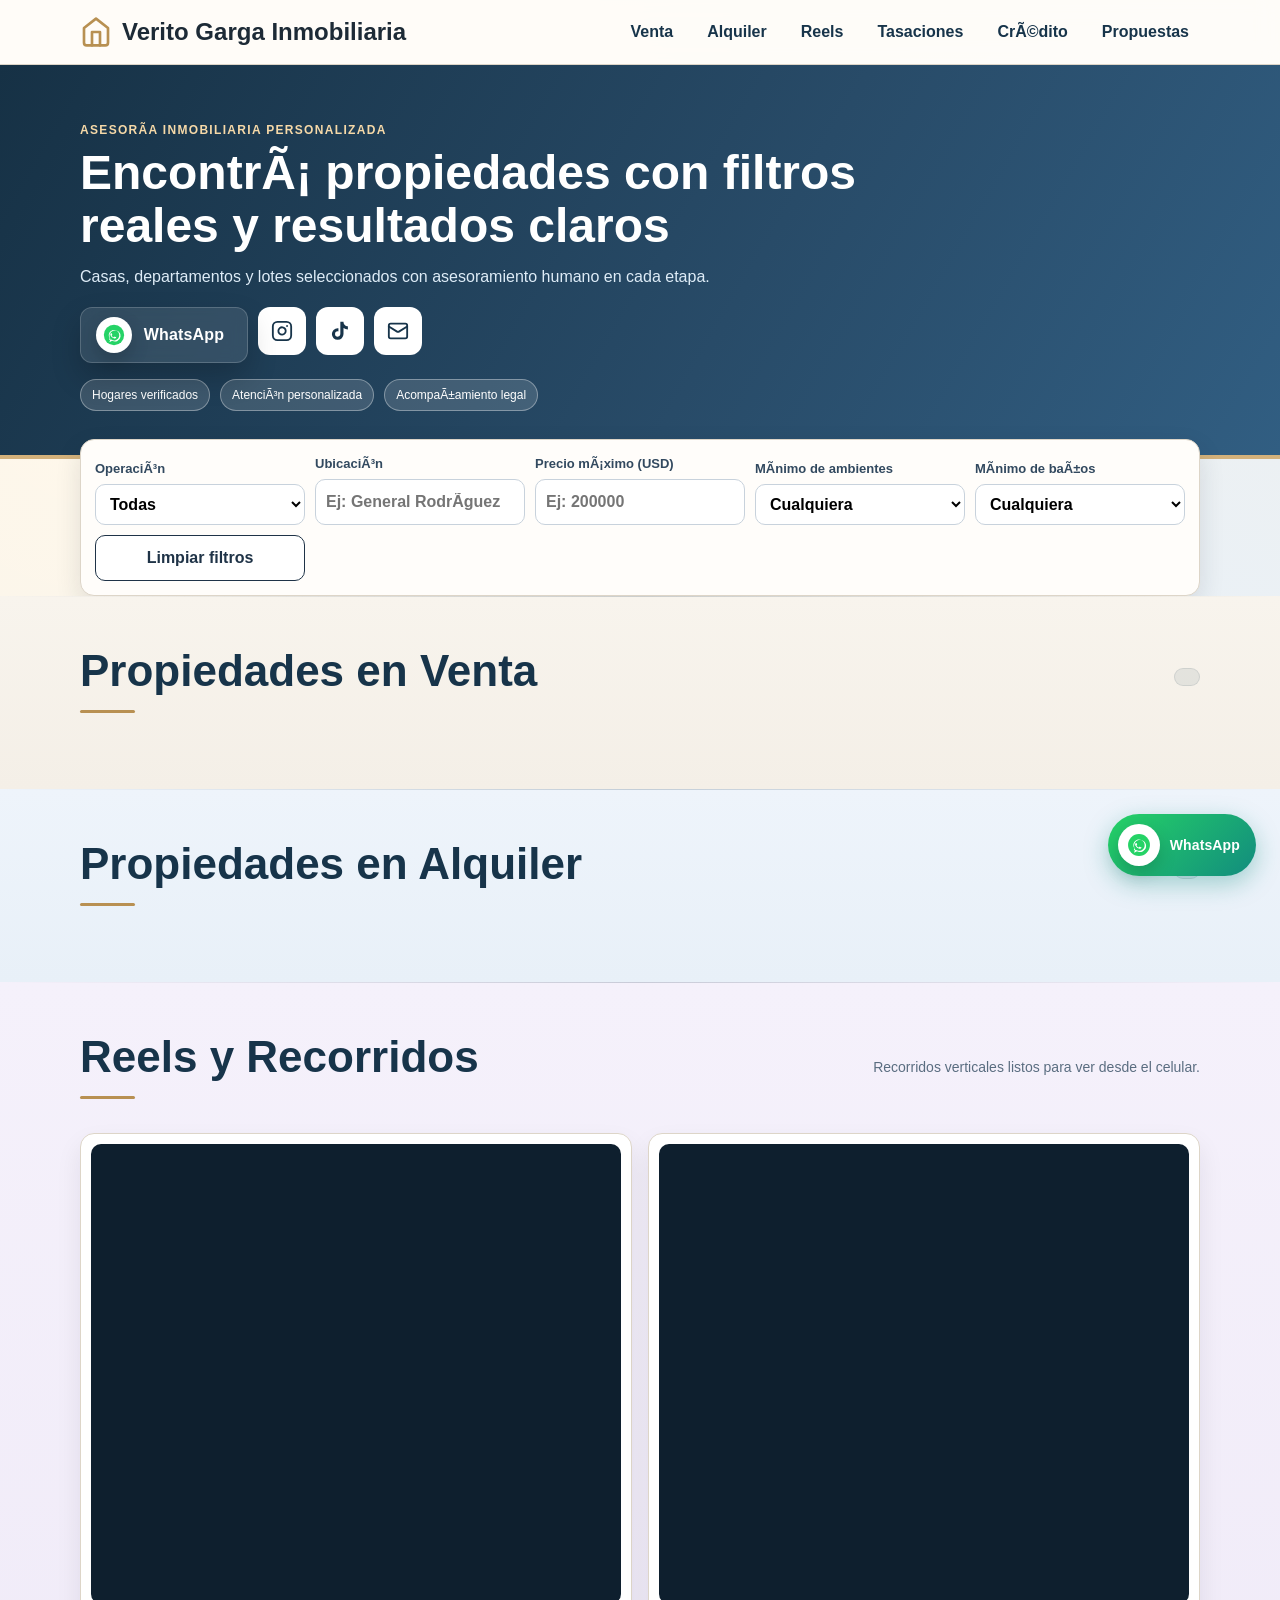
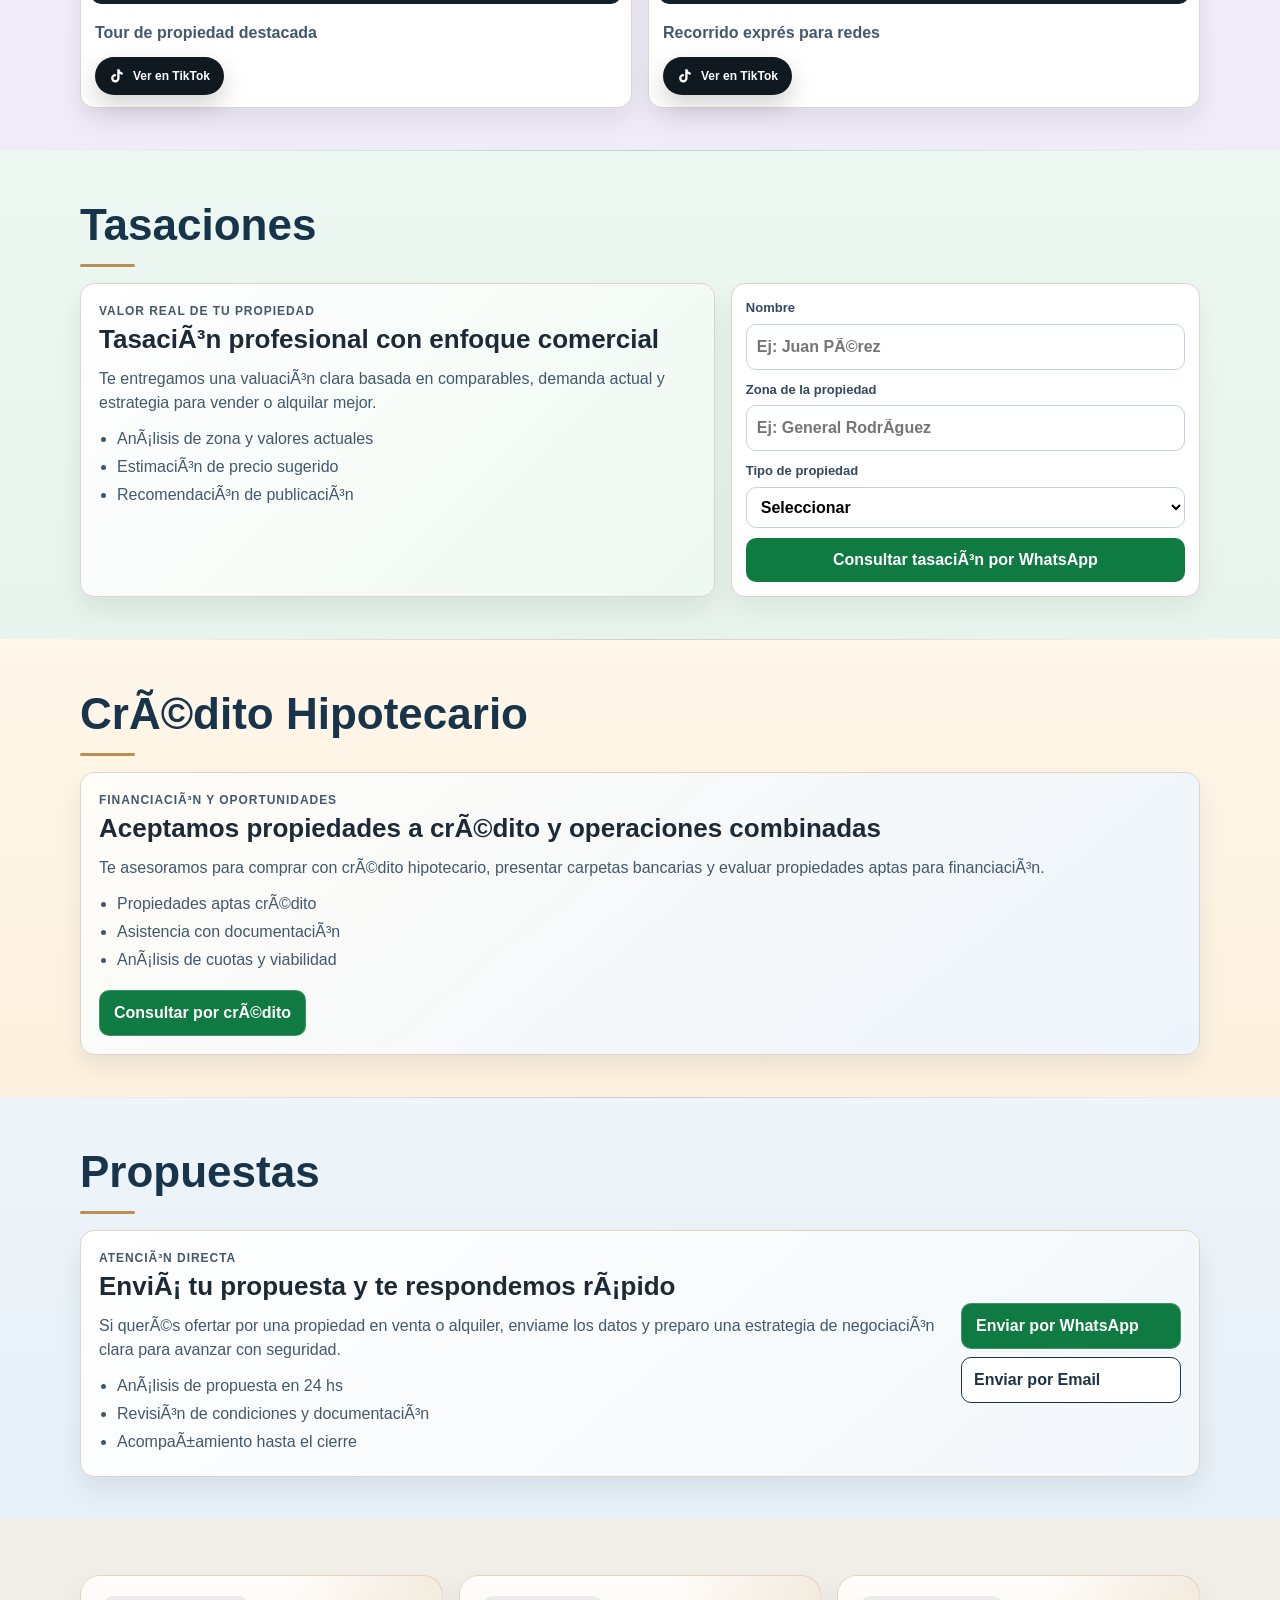
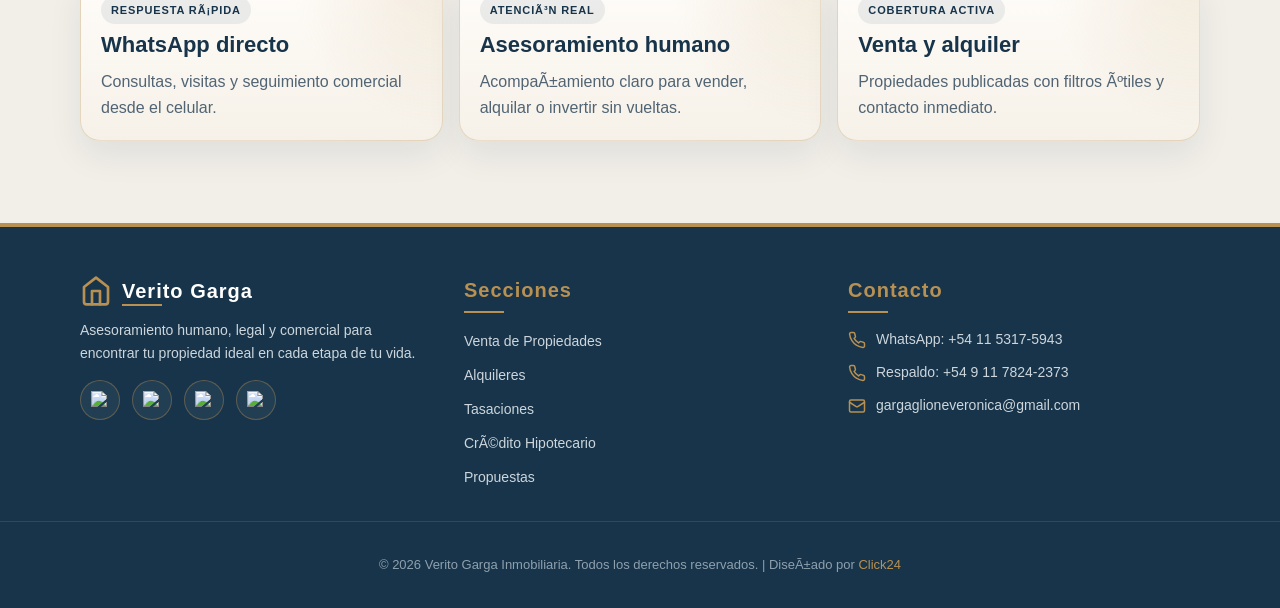
==== commit fde0a418: "Add files via upload" ====
--- a/index.html
+++ b/index.html
@@ -8,13 +8,7 @@
       name="description"
       content="Venta, alquiler, tasaciones y propuestas inmobiliarias en Argentina. Contacto directo por WhatsApp, Instagram y mail."
     />
-    <link rel="preconnect" href="https://fonts.googleapis.com" />
-    <link rel="preconnect" href="https://fonts.gstatic.com" crossorigin />
-    <link
-      href="https://fonts.googleapis.com/css2?family=Cormorant+Garamond:ital,wght@0,400;0,600;0,700;1,400&family=Plus+Jakarta+Sans:wght@300;400;500;600;700;800&display=swap"
-      rel="stylesheet"
-    />
-    <link rel="stylesheet" href="./styles.css?v=1.3" />
+    <link rel="stylesheet" href="./styles.css?v=1.3" />
     <script src="https://cdn.jsdelivr.net/npm/@supabase/supabase-js@2"></script>
   </head>
   <body>
@@ -311,7 +305,7 @@
                 <path d="m3 9 9-7 9 7v11a2 2 0 0 1-2 2H5a2 2 0 0 1-2-2z" />
                 <polyline points="9 22 9 12 15 12 15 22" />
               </svg>
-              <h3 style="color: #fff; padding-bottom: 0; margin-bottom: 0; font-family: 'Cormorant Garamond', serif;">Verito Garga</h3>
+              <h3 style="color: #fff; padding-bottom: 0; margin-bottom: 0;">Verito Garga</h3>
             </div>
             <p>Asesoramiento humano, legal y comercial para encontrar tu propiedad ideal en cada etapa de tu vida.</p>
             <div class="social-logos">
@@ -331,7 +325,7 @@
           </div>
 
           <div class="footer-col">
-            <h3 style="font-family: 'Cormorant Garamond', serif;">Secciones</h3>
+            <h3>Secciones</h3>
             <ul>
               <li><a href="#venta">Venta de Propiedades</a></li>
               <li><a href="#alquiler">Alquileres</a></li>
@@ -342,7 +336,7 @@
           </div>
 
           <div class="footer-col">
-            <h3 style="font-family: 'Cormorant Garamond', serif;">Contacto</h3>
+            <h3>Contacto</h3>
             <div class="footer-contact-list">
               <a class="footer-contact-item" target="_blank" rel="noreferrer" href="https://wa.me/5491153175943?text=%C2%A1Hola%20Verito!%20%F0%9F%91%8B%20Te%20escribo%20desde%20el%20footer%20de%20la%20web.">
                 <svg xmlns="http://www.w3.org/2000/svg" viewBox="0 0 24 24" fill="none" stroke="currentColor" stroke-width="2" stroke-linecap="round" stroke-linejoin="round">
--- a/styles.css
+++ b/styles.css
@@ -20,7 +20,8 @@
 
 body {
   margin: 0;
-  font-family: 'Plus Jakarta Sans', sans-serif;
+  font-family: 'Segoe UI', Tahoma, Geneva, Verdana, sans-serif;
+  line-height: 1.5;
   color: var(--ink);
   touch-action: manipulation;
   overscroll-behavior-x: none;
@@ -32,12 +33,12 @@
 
 h1, h2, h3, h4, h5, h6,
 .topbar h1, .hero h2, .section h2, .card h3,
-.tasacion-card h3, .proposal-card h3, .credit-card h3,
-.footer-inner h3 {
-  font-family: 'Cormorant Garamond', serif;
-  font-weight: 700;
-  letter-spacing: -0.01em;
-}
+.tasacion-card h3, .proposal-card h3, .credit-card h3,
+.footer-inner h3 {
+  font-family: 'Segoe UI', Tahoma, Geneva, Verdana, sans-serif;
+  font-weight: 700;
+  letter-spacing: normal;
+}
 
 .container {
   width: min(1120px, 92%);
@@ -74,12 +75,12 @@
   flex-shrink: 0;
 }
 
-.topbar h1 {
-  margin: 0;
-  font-size: 24px;
-  font-family: 'Cormorant Garamond', serif;
-  letter-spacing: 0.02em;
-}
+.topbar h1 {
+  margin: 0;
+  font-size: 24px;
+  font-family: 'Segoe UI', Tahoma, Geneva, Verdana, sans-serif;
+  letter-spacing: normal;
+}
 
 .topbar nav {
   display: flex;
@@ -139,13 +140,13 @@
   color: #f6d9a8;
 }
 
-.hero h2 {
-  margin: 0;
-  max-width: 860px;
-  font-family: 'Cormorant Garamond', serif;
-  font-size: clamp(28px, 4.2vw, 48px);
-  line-height: 1.1;
-}
+.hero h2 {
+  margin: 0;
+  max-width: 860px;
+  font-family: 'Segoe UI', Tahoma, Geneva, Verdana, sans-serif;
+  font-size: clamp(28px, 4.2vw, 48px);
+  line-height: 1.1;
+}
 
 .hero-sub {
   margin: 12px 0 0;
@@ -368,15 +369,15 @@
   margin-bottom: 18px;
 }
 
-.section h2 {
-  margin: 0 0 16px;
-  font-family: 'Cormorant Garamond', serif;
-  font-weight: 700;
-  font-size: clamp(32px, 4vw, 44px);
+.section h2 {
+  margin: 0 0 16px;
+  font-family: 'Segoe UI', Tahoma, Geneva, Verdana, sans-serif;
+  font-weight: 700;
+  font-size: clamp(32px, 4vw, 44px);
   color: var(--brand);
   position: relative;
   display: inline-block;
-  letter-spacing: -0.01em;
+  letter-spacing: normal;
   text-wrap: balance;
 }
 
@@ -582,11 +583,11 @@
   margin-bottom: 5px;
 }
 
-.card h3 {
-  margin: 0 0 6px;
-  font-size: 22px;
-  font-family: 'Cormorant Garamond', serif;
-}
+.card h3 {
+  margin: 0 0 6px;
+  font-size: 22px;
+  font-family: 'Segoe UI', Tahoma, Geneva, Verdana, sans-serif;
+}
 
 .price {
   margin: 0;
@@ -648,11 +649,11 @@
   box-shadow: 0 12px 26px rgba(19, 28, 37, 0.08);
 }
 
-.tasacion-card h3 {
-  margin: 0 0 8px;
-  font-size: 26px;
-  font-family: 'Cormorant Garamond', serif;
-}
+.tasacion-card h3 {
+  margin: 0 0 8px;
+  font-size: 26px;
+  font-family: 'Segoe UI', Tahoma, Geneva, Verdana, sans-serif;
+}
 
 .tasacion-card p {
   margin: 0;
@@ -695,11 +696,11 @@
   color: #355774;
 }
 
-.proposal-card h3 {
-  margin: 0 0 8px;
-  font-size: 26px;
-  font-family: 'Cormorant Garamond', serif;
-}
+.proposal-card h3 {
+  margin: 0 0 8px;
+  font-size: 26px;
+  font-family: 'Segoe UI', Tahoma, Geneva, Verdana, sans-serif;
+}
 
 .proposal-card p {
   margin: 0;
@@ -714,11 +715,11 @@
   box-shadow: 0 12px 26px rgba(19, 28, 37, 0.08);
 }
 
-.credit-card h3 {
-  margin: 0 0 8px;
-  font-size: 26px;
-  font-family: 'Cormorant Garamond', serif;
-}
+.credit-card h3 {
+  margin: 0 0 8px;
+  font-size: 26px;
+  font-family: 'Segoe UI', Tahoma, Geneva, Verdana, sans-serif;
+}
 
 .credit-card p {
   margin: 0;
@@ -780,7 +781,7 @@
   margin: 4px 0 8px;
   color: var(--brand);
   font-size: 22px;
-  font-family: 'Cormorant Garamond', serif;
+  font-family: 'Segoe UI', Tahoma, Geneva, Verdana, sans-serif;
 }
 
 .spotlight-card p {
@@ -810,13 +811,13 @@
   gap: 32px;
 }
 
-.footer-col h3 {
-  color: var(--gold);
-  font-size: 20px;
-  margin: 0 0 16px;
-  font-family: 'Cormorant Garamond', serif;
-  font-weight: 700;
-  letter-spacing: 0.05em;
+.footer-col h3 {
+  color: var(--gold);
+  font-size: 20px;
+  margin: 0 0 16px;
+  font-family: 'Segoe UI', Tahoma, Geneva, Verdana, sans-serif;
+  font-weight: 700;
+  letter-spacing: 0.05em;
   position: relative;
   padding-bottom: 8px;
 }
@@ -1504,12 +1505,12 @@
   box-shadow: 0 4px 12px rgba(19, 28, 37, 0.04);
 }
 
-.chart-card h3 {
-  margin: 0 0 16px;
-  font-size: 16px;
-  font-family: 'Cormorant Garamond', serif;
-  color: var(--ink);
-}
+.chart-card h3 {
+  margin: 0 0 16px;
+  font-size: 16px;
+  font-family: 'Segoe UI', Tahoma, Geneva, Verdana, sans-serif;
+  color: var(--ink);
+}
 
 .chart-container {
   position: relative;
@@ -1527,12 +1528,12 @@
   box-shadow: 0 4px 12px rgba(19, 28, 37, 0.04);
 }
 
-.dashboard-table-card h3 {
-  margin: 0 0 16px;
-  font-size: 16px;
-  font-family: 'Cormorant Garamond', serif;
-  color: var(--ink);
-}
+.dashboard-table-card h3 {
+  margin: 0 0 16px;
+  font-size: 16px;
+  font-family: 'Segoe UI', Tahoma, Geneva, Verdana, sans-serif;
+  color: var(--ink);
+}
 
 .table-responsive {
   width: 100%;
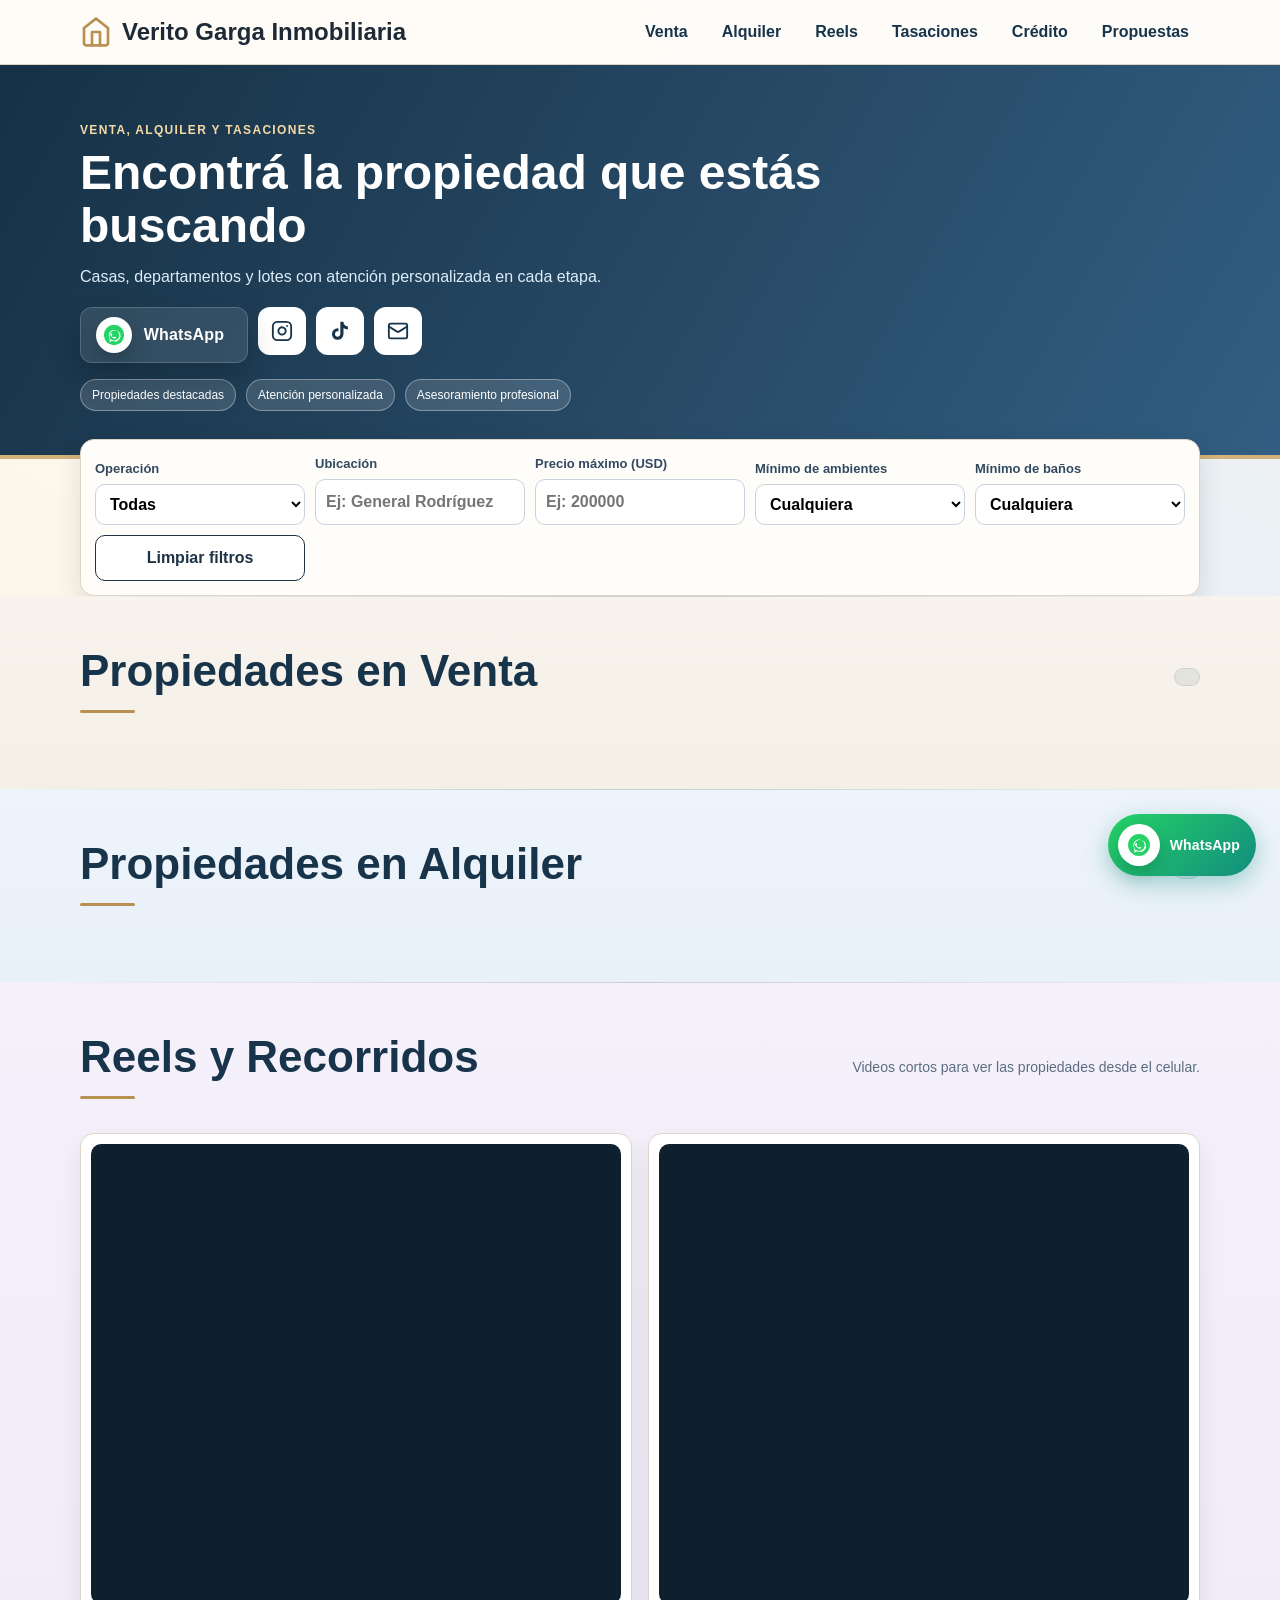
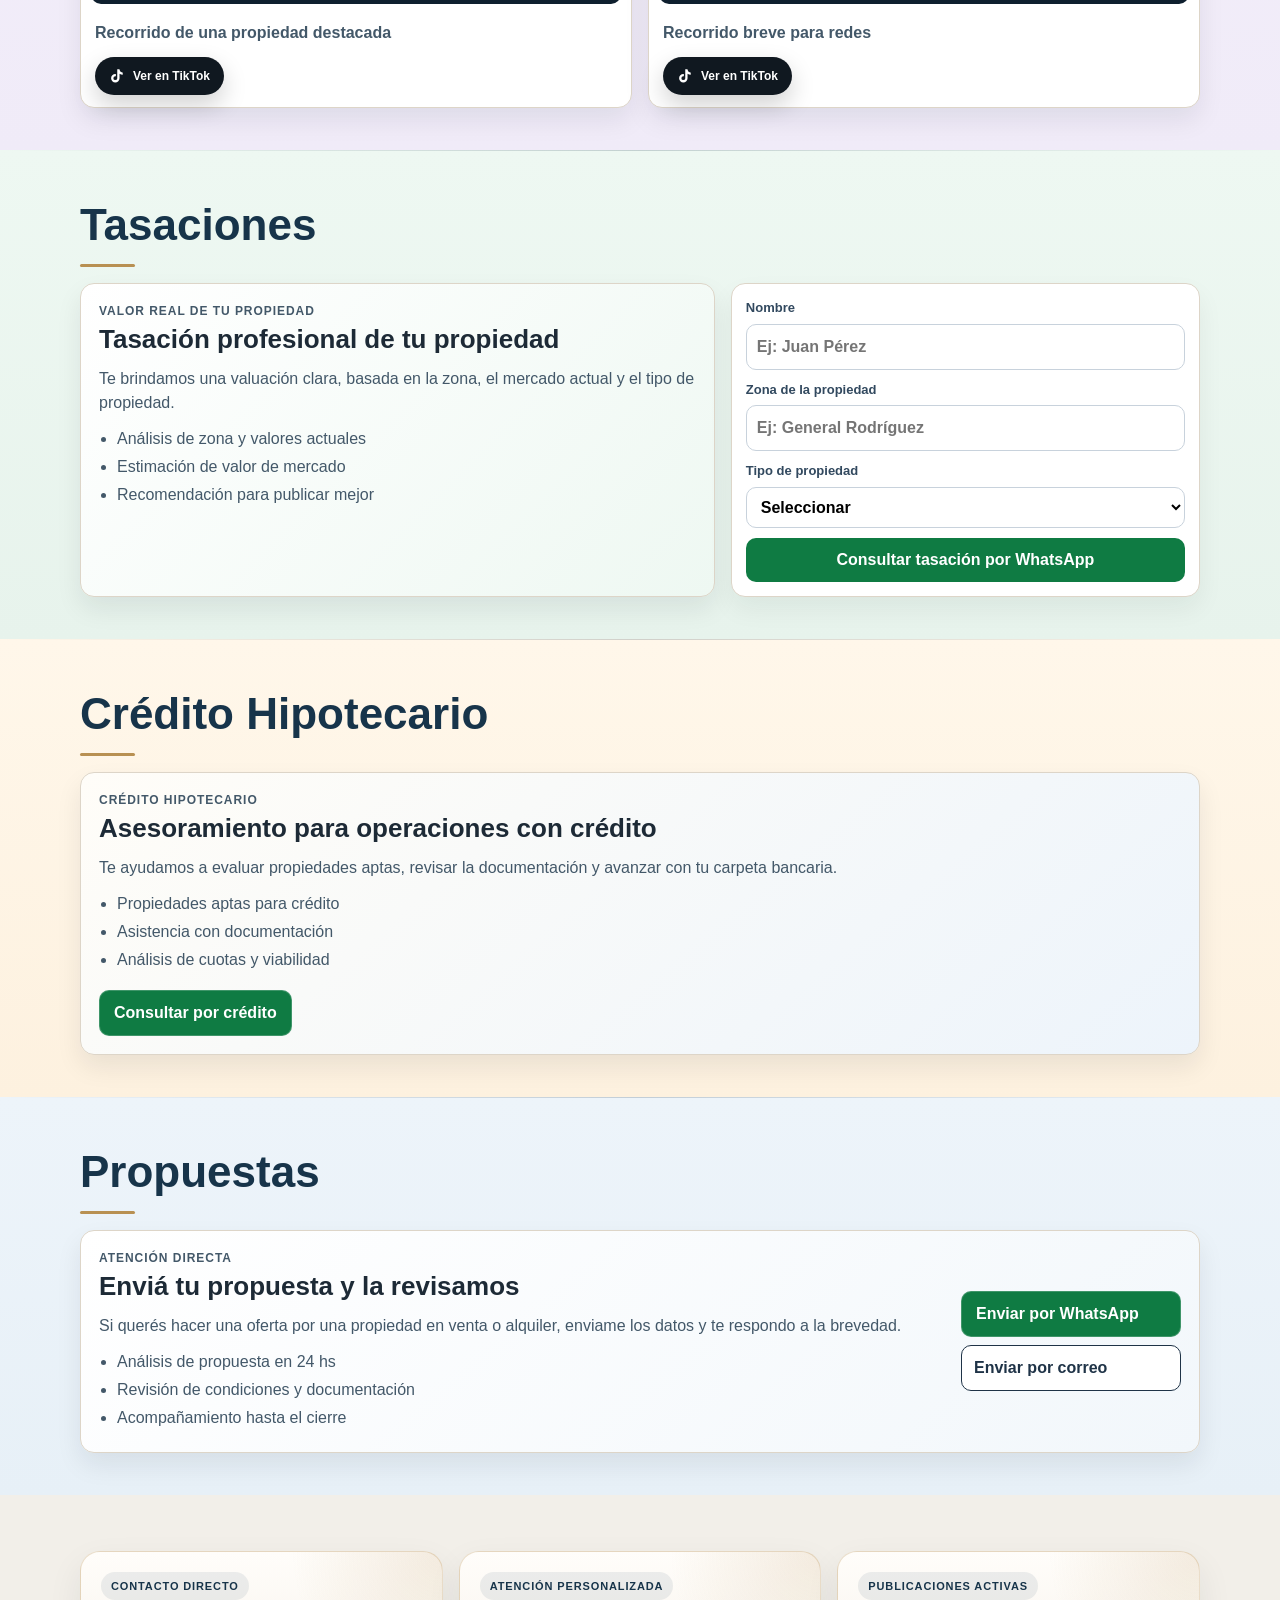
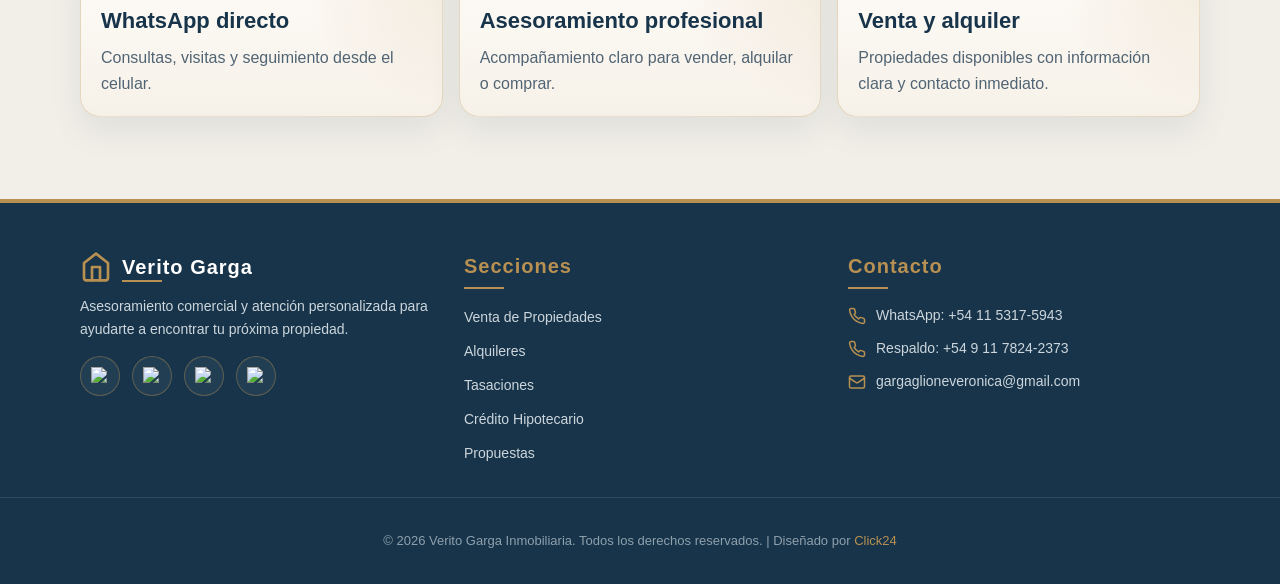
==== commit 907e1a19: "Add files via upload" ====
--- a/index.html
+++ b/index.html
@@ -6,9 +6,9 @@
     <title>Verito Garga Inmobiliaria</title>
     <meta
       name="description"
-      content="Venta, alquiler, tasaciones y propuestas inmobiliarias en Argentina. Contacto directo por WhatsApp, Instagram y mail."
+      content="Venta, alquiler y tasaciones inmobiliarias. Contacto directo por WhatsApp, Instagram y correo."
     />
-    <link rel="stylesheet" href="./styles.css?v=1.3" />
+    <link rel="stylesheet" href="./styles.css?v=1.4" />
     <script src="https://cdn.jsdelivr.net/npm/@supabase/supabase-js@2"></script>
   </head>
   <body>
@@ -21,7 +21,7 @@
           </svg>
           <h1>Verito Garga Inmobiliaria</h1>
         </div>
-        <button id="menuToggle" class="menu-toggle" type="button" aria-label="Abrir menÃº" aria-expanded="false" aria-controls="mainNav">
+        <button id="menuToggle" class="menu-toggle" type="button" aria-label="Abrir menú" aria-expanded="false" aria-controls="mainNav">
           <span></span>
           <span></span>
           <span></span>
@@ -31,7 +31,7 @@
           <a href="#alquiler">Alquiler</a>
           <a href="#reels">Reels</a>
           <a href="#tasaciones">Tasaciones</a>
-          <a href="#credito">CrÃ©dito</a>
+          <a href="#credito">Crédito</a>
           <a href="#propuestas">Propuestas</a>
         </nav>
       </div>
@@ -40,9 +40,9 @@
     <main>
       <section class="hero">
         <div class="container">
-          <p class="hero-tag">AsesorÃ­a inmobiliaria personalizada</p>
-          <h2>EncontrÃ¡ propiedades con filtros reales y resultados claros</h2>
-          <p class="hero-sub">Casas, departamentos y lotes seleccionados con asesoramiento humano en cada etapa.</p>
+          <p class="hero-tag">Venta, alquiler y tasaciones</p>
+          <h2>Encontrá la propiedad que estás buscando</h2>
+          <p class="hero-sub">Casas, departamentos y lotes con atención personalizada en cada etapa.</p>
           <div class="hero-actions">
             <a
               class="icon-btn icon-whatsapp icon-whatsapp-hero"
@@ -83,9 +83,9 @@
             </a>
           </div>
           <div class="hero-badges">
-            <span>Hogares verificados</span>
-            <span>AtenciÃ³n personalizada</span>
-            <span>AcompaÃ±amiento legal</span>
+            <span>Propiedades destacadas</span>
+            <span>Atención personalizada</span>
+            <span>Asesoramiento profesional</span>
           </div>
         </div>
       </section>
@@ -95,7 +95,7 @@
           <div class="filters-card">
             <div class="filters-grid">
               <label>
-                OperaciÃ³n
+                Operación
                 <select id="filterOperation">
                   <option value="all">Todas</option>
                   <option value="venta">Venta</option>
@@ -103,15 +103,15 @@
                 </select>
               </label>
               <label>
-                UbicaciÃ³n
-                <input id="filterLocation" type="text" placeholder="Ej: General RodrÃ­guez" />
-              </label>
-              <label>
-                Precio mÃ¡ximo (USD)
+                Ubicación
+                <input id="filterLocation" type="text" placeholder="Ej: General Rodríguez" />
+              </label>
+              <label>
+                Precio máximo (USD)
                 <input id="filterPrice" type="number" min="0" placeholder="Ej: 200000" />
               </label>
               <label>
-                MÃ­nimo de ambientes
+                Mínimo de ambientes
                 <select id="filterRooms">
                   <option value="0">Cualquiera</option>
                   <option value="1">1+</option>
@@ -121,7 +121,7 @@
                 </select>
               </label>
               <label>
-                MÃ­nimo de baÃ±os
+                Mínimo de baños
                 <select id="filterBathrooms">
                   <option value="0">Cualquiera</option>
                   <option value="1">1+</option>
@@ -159,14 +159,14 @@
         <div class="container">
           <div class="section-title">
             <h2>Reels y Recorridos</h2>
-            <p class="section-aside">Recorridos verticales listos para ver desde el celular.</p>
+            <p class="section-aside">Videos cortos para ver las propiedades desde el celular.</p>
           </div>
           <div class="reels-grid">
             <article class="reel-card">
               <video autoplay muted loop playsinline preload="auto">
                 <source src="./reels/WhatsApp%20Video%202026-05-29%20at%2015.17.49.mp4" type="video/mp4" />
               </video>
-              <p>Tour de propiedad destacada</p>
+              <p>Recorrido de una propiedad destacada</p>
               <a class="reel-link" target="_blank" rel="noreferrer" href="https://www.tiktok.com/@veritogarga" aria-label="Ver TikTok">
                 <svg xmlns="http://www.w3.org/2000/svg" viewBox="0 0 24 24" aria-hidden="true">
                   <path d="M19.59 6.69a4.83 4.83 0 0 1-3.77-4.25V2h-3.45v13.67a2.89 2.89 0 0 1-2.88 2.5 2.89 2.89 0 0 1-2.89-2.89 2.89 2.89 0 0 1 2.89-2.89c.28 0 .54.04.79.1V9.01a6.3 6.3 0 0 0-.79-.05 6.34 6.34 0 0 0-6.34 6.34 6.34 6.34 0 0 0 6.34 6.34 6.34 6.34 0 0 0 6.33-6.34V8.79a8.18 8.18 0 0 0 4.78 1.52V6.85a4.85 4.85 0 0 1-1.01-.16z" />
@@ -178,7 +178,7 @@
               <video autoplay muted loop playsinline preload="auto">
                 <source src="./reels/WhatsApp%20Video%202026-05-29%20at%2015.17.51.mp4" type="video/mp4" />
               </video>
-              <p>Recorrido exprés para redes</p>
+              <p>Recorrido breve para redes</p>
               <a class="reel-link" target="_blank" rel="noreferrer" href="https://www.tiktok.com/@veritogarga" aria-label="Ver TikTok">
                 <svg xmlns="http://www.w3.org/2000/svg" viewBox="0 0 24 24" aria-hidden="true">
                   <path d="M19.59 6.69a4.83 4.83 0 0 1-3.77-4.25V2h-3.45v13.67a2.89 2.89 0 0 1-2.88 2.5 2.89 2.89 0 0 1-2.89-2.89 2.89 2.89 0 0 1 2.89-2.89c.28 0 .54.04.79.1V9.01a6.3 6.3 0 0 0-.79-.05 6.34 6.34 0 0 0-6.34 6.34 6.34 6.34 0 0 0 6.34 6.34 6.34 6.34 0 0 0 6.33-6.34V8.79a8.18 8.18 0 0 0 4.78 1.52V6.85a4.85 4.85 0 0 1-1.01-.16z" />
@@ -195,17 +195,17 @@
           <div class="tasacion-layout">
             <div class="tasacion-card">
               <p class="proposal-tag">Valor real de tu propiedad</p>
-              <h3>TasaciÃ³n profesional con enfoque comercial</h3>
-              <p>Te entregamos una valuaciÃ³n clara basada en comparables, demanda actual y estrategia para vender o alquilar mejor.</p>
+              <h3>Tasación profesional de tu propiedad</h3>
+              <p>Te brindamos una valuación clara, basada en la zona, el mercado actual y el tipo de propiedad.</p>
               <ul class="proposal-list">
-                <li>AnÃ¡lisis de zona y valores actuales</li>
-                <li>EstimaciÃ³n de precio sugerido</li>
-                <li>RecomendaciÃ³n de publicaciÃ³n</li>
+                <li>Análisis de zona y valores actuales</li>
+                <li>Estimación de valor de mercado</li>
+                <li>Recomendación para publicar mejor</li>
               </ul>
             </div>
             <form class="tasacion-form" id="tasacionForm">
-              <label>Nombre<input type="text" id="tasacionNombre" placeholder="Ej: Juan PÃ©rez" required /></label>
-              <label>Zona de la propiedad<input type="text" id="tasacionZona" placeholder="Ej: General RodrÃ­guez" required /></label>
+              <label>Nombre<input type="text" id="tasacionNombre" placeholder="Ej: Juan Pérez" required /></label>
+              <label>Zona de la propiedad<input type="text" id="tasacionZona" placeholder="Ej: General Rodríguez" required /></label>
               <label>
                 Tipo de propiedad
                 <select id="tasacionTipo" required>
@@ -216,7 +216,7 @@
                   <option>PH</option>
                 </select>
               </label>
-              <button type="submit" class="btn-primary">Consultar tasaciÃ³n por WhatsApp</button>
+              <button type="submit" class="btn-primary">Consultar tasación por WhatsApp</button>
             </form>
           </div>
         </div>
@@ -224,15 +224,15 @@
 
       <section id="credito" class="section section-tone-5">
         <div class="container">
-          <h2>CrÃ©dito Hipotecario</h2>
+          <h2>Crédito Hipotecario</h2>
           <div class="credit-card">
-            <p class="proposal-tag">FinanciaciÃ³n y oportunidades</p>
-            <h3>Aceptamos propiedades a crÃ©dito y operaciones combinadas</h3>
-            <p>Te asesoramos para comprar con crÃ©dito hipotecario, presentar carpetas bancarias y evaluar propiedades aptas para financiaciÃ³n.</p>
+            <p class="proposal-tag">Crédito hipotecario</p>
+            <h3>Asesoramiento para operaciones con crédito</h3>
+            <p>Te ayudamos a evaluar propiedades aptas, revisar la documentación y avanzar con tu carpeta bancaria.</p>
             <ul class="proposal-list">
-              <li>Propiedades aptas crÃ©dito</li>
-              <li>Asistencia con documentaciÃ³n</li>
-              <li>AnÃ¡lisis de cuotas y viabilidad</li>
+              <li>Propiedades aptas para crédito</li>
+              <li>Asistencia con documentación</li>
+              <li>Análisis de cuotas y viabilidad</li>
             </ul>
             <div class="hero-actions">
               <a
@@ -241,7 +241,7 @@
                 rel="noreferrer"
                 href="https://wa.me/5491153175943?text=%C2%A1Hola%20Verito!%20%F0%9F%8F%A7%20Estuve%20viendo%20la%20secci%C3%B3n%20de%20Cr%C3%A9dito%20Hipotecario%20en%20la%20web%20y%20me%20gustar%C3%ADa%20recibir%20asesoramiento%20sobre%20las%20carpetas%20bancarias%20y%20qu%C3%A9%20propiedades%20ten%C3%A9s%20aptas%20cr%C3%A9dito.%20%F0%9F%93%88"
               >
-                Consultar por crÃ©dito
+                Consultar por crédito
               </a>
             </div>
           </div>
@@ -253,13 +253,13 @@
           <h2>Propuestas</h2>
           <div class="proposal-card">
             <div>
-              <p class="proposal-tag">AtenciÃ³n directa</p>
-              <h3>EnviÃ¡ tu propuesta y te respondemos rÃ¡pido</h3>
-              <p>Si querÃ©s ofertar por una propiedad en venta o alquiler, enviame los datos y preparo una estrategia de negociaciÃ³n clara para avanzar con seguridad.</p>
+              <p class="proposal-tag">Atención directa</p>
+              <h3>Enviá tu propuesta y la revisamos</h3>
+              <p>Si querés hacer una oferta por una propiedad en venta o alquiler, enviame los datos y te respondo a la brevedad.</p>
               <ul class="proposal-list">
-                <li>AnÃ¡lisis de propuesta en 24 hs</li>
-                <li>RevisiÃ³n de condiciones y documentaciÃ³n</li>
-                <li>AcompaÃ±amiento hasta el cierre</li>
+                <li>Análisis de propuesta en 24 hs</li>
+                <li>Revisión de condiciones y documentación</li>
+                <li>Acompañamiento hasta el cierre</li>
               </ul>
             </div>
             <div class="proposal-actions">
@@ -271,7 +271,7 @@
               >
                 Enviar por WhatsApp
               </a>
-              <a class="btn-secondary" href="mailto:gargaglioneveronica@gmail.com?subject=Propuesta%20inmobiliaria">Enviar por Email</a>
+              <a class="btn-secondary" href="mailto:gargaglioneveronica@gmail.com?subject=Propuesta%20inmobiliaria">Enviar por correo</a>
             </div>
           </div>
         </div>
@@ -280,19 +280,19 @@
       <section class="footer-spotlight">
         <div class="container footer-spotlight-grid">
           <article class="spotlight-card">
-            <span class="spotlight-label">Respuesta rÃ¡pida</span>
+            <span class="spotlight-label">Contacto directo</span>
             <strong>WhatsApp directo</strong>
-            <p>Consultas, visitas y seguimiento comercial desde el celular.</p>
+            <p>Consultas, visitas y seguimiento desde el celular.</p>
           </article>
           <article class="spotlight-card">
-            <span class="spotlight-label">AtenciÃ³n real</span>
-            <strong>Asesoramiento humano</strong>
-            <p>AcompaÃ±amiento claro para vender, alquilar o invertir sin vueltas.</p>
+            <span class="spotlight-label">Atención personalizada</span>
+            <strong>Asesoramiento profesional</strong>
+            <p>Acompañamiento claro para vender, alquilar o comprar.</p>
           </article>
           <article class="spotlight-card">
-            <span class="spotlight-label">Cobertura activa</span>
+            <span class="spotlight-label">Publicaciones activas</span>
             <strong>Venta y alquiler</strong>
-            <p>Propiedades publicadas con filtros Ãºtiles y contacto inmediato.</p>
+            <p>Propiedades disponibles con información clara y contacto inmediato.</p>
           </article>
         </div>
       </section>
@@ -307,7 +307,7 @@
               </svg>
               <h3 style="color: #fff; padding-bottom: 0; margin-bottom: 0;">Verito Garga</h3>
             </div>
-            <p>Asesoramiento humano, legal y comercial para encontrar tu propiedad ideal en cada etapa de tu vida.</p>
+            <p>Asesoramiento comercial y atención personalizada para ayudarte a encontrar tu próxima propiedad.</p>
             <div class="social-logos">
               <a target="_blank" rel="noreferrer" href="https://wa.me/5491153175943?text=%C2%A1Hola%20Verito!%20%F0%9F%91%8B%20Te%20escribo%20desde%20la%20web." aria-label="WhatsApp Principal">
                 <img src="https://cdn.simpleicons.org/whatsapp/b89052" alt="WhatsApp" />
@@ -330,7 +330,7 @@
               <li><a href="#venta">Venta de Propiedades</a></li>
               <li><a href="#alquiler">Alquileres</a></li>
               <li><a href="#tasaciones">Tasaciones</a></li>
-              <li><a href="#credito">CrÃ©dito Hipotecario</a></li>
+              <li><a href="#credito">Crédito Hipotecario</a></li>
               <li><a href="#propuestas">Propuestas</a></li>
             </ul>
           </div>
@@ -362,7 +362,7 @@
         </div>
         <div class="footer-bottom">
           <div class="container">
-            <p>&copy; 2026 Verito Garga Inmobiliaria. Todos los derechos reservados. | DiseÃ±ado por <a href="https://click24.com.ar" target="_blank" rel="noreferrer">Click24</a></p>
+            <p>&copy; 2026 Verito Garga Inmobiliaria. Todos los derechos reservados. | Diseñado por <a href="https://click24.com.ar" target="_blank" rel="noreferrer">Click24</a></p>
           </div>
         </div>
       </footer>
@@ -387,7 +387,7 @@
       </span>
       <span class="wa-float-text">WhatsApp</span>
     </a>
-    <script src="./script.js?v=1.3"></script>
+    <script src="./script.js?v=1.4"></script>
   </body>
 </html>
 
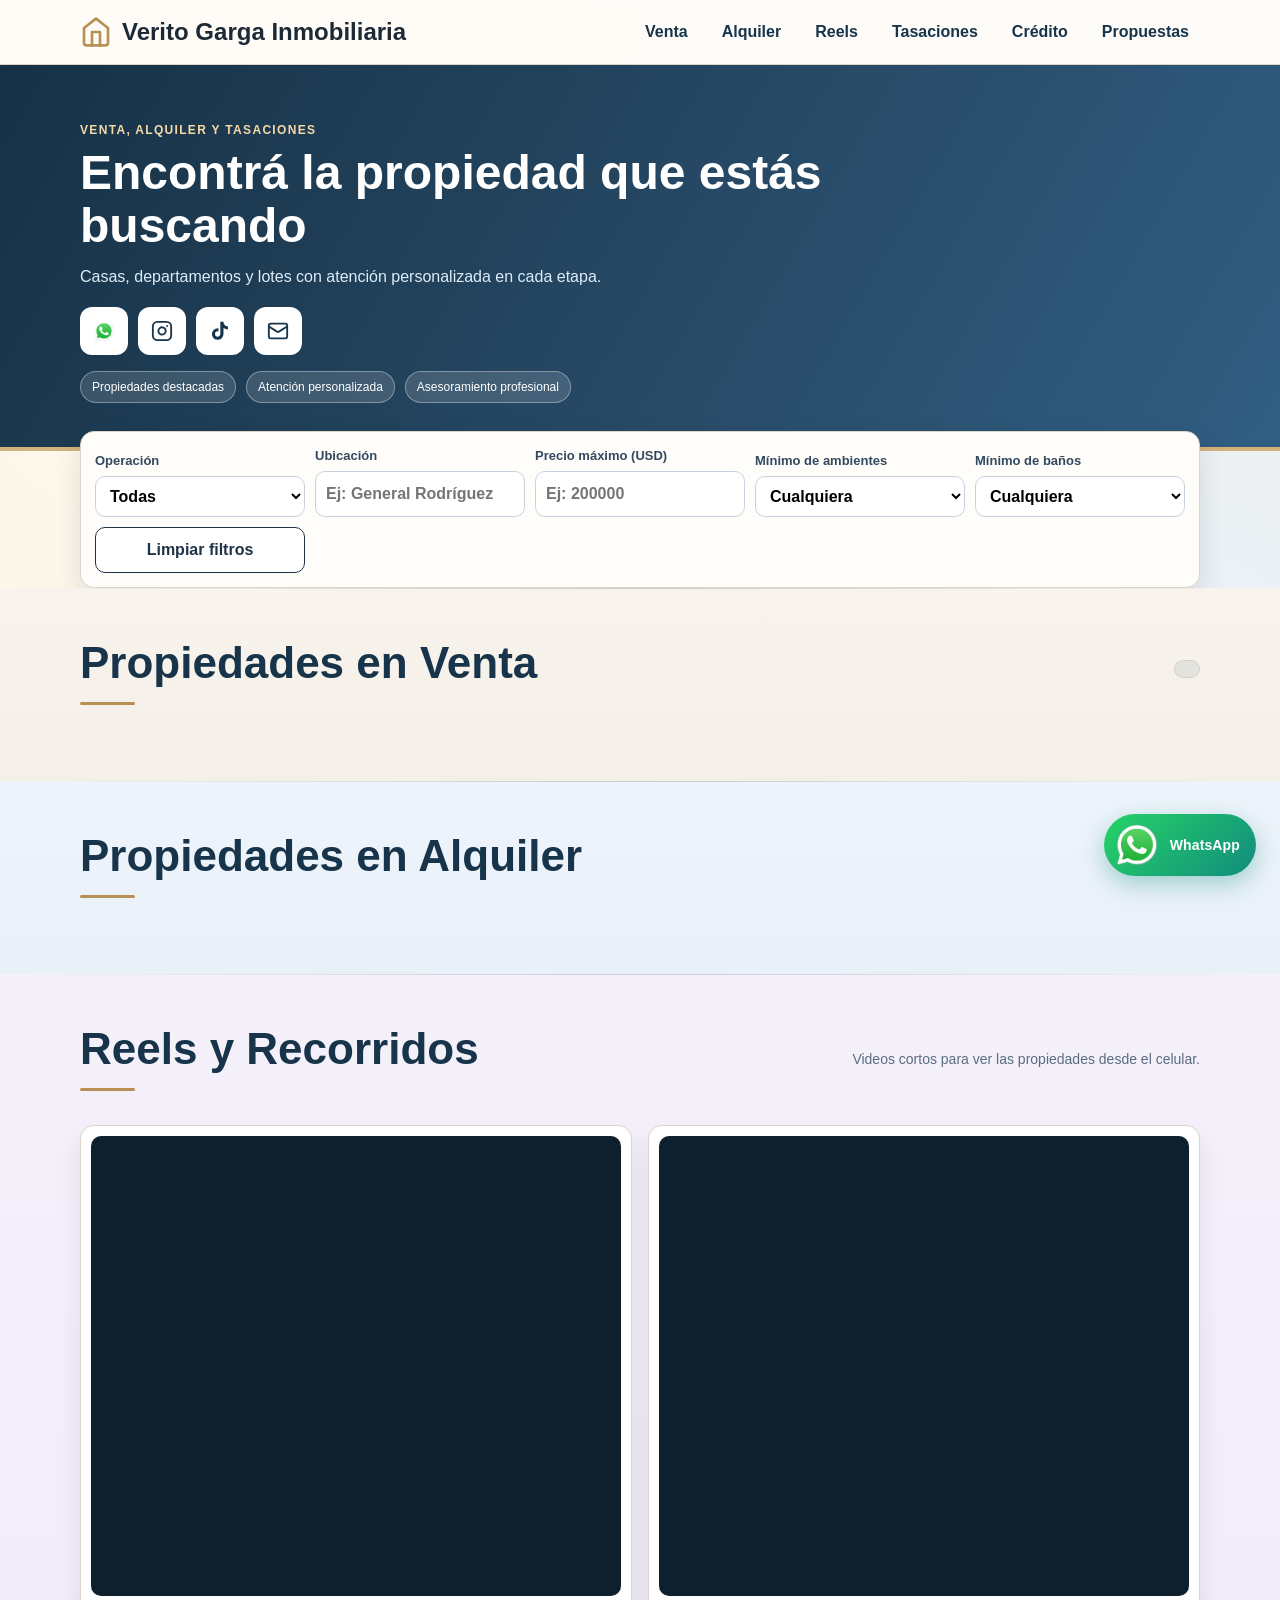
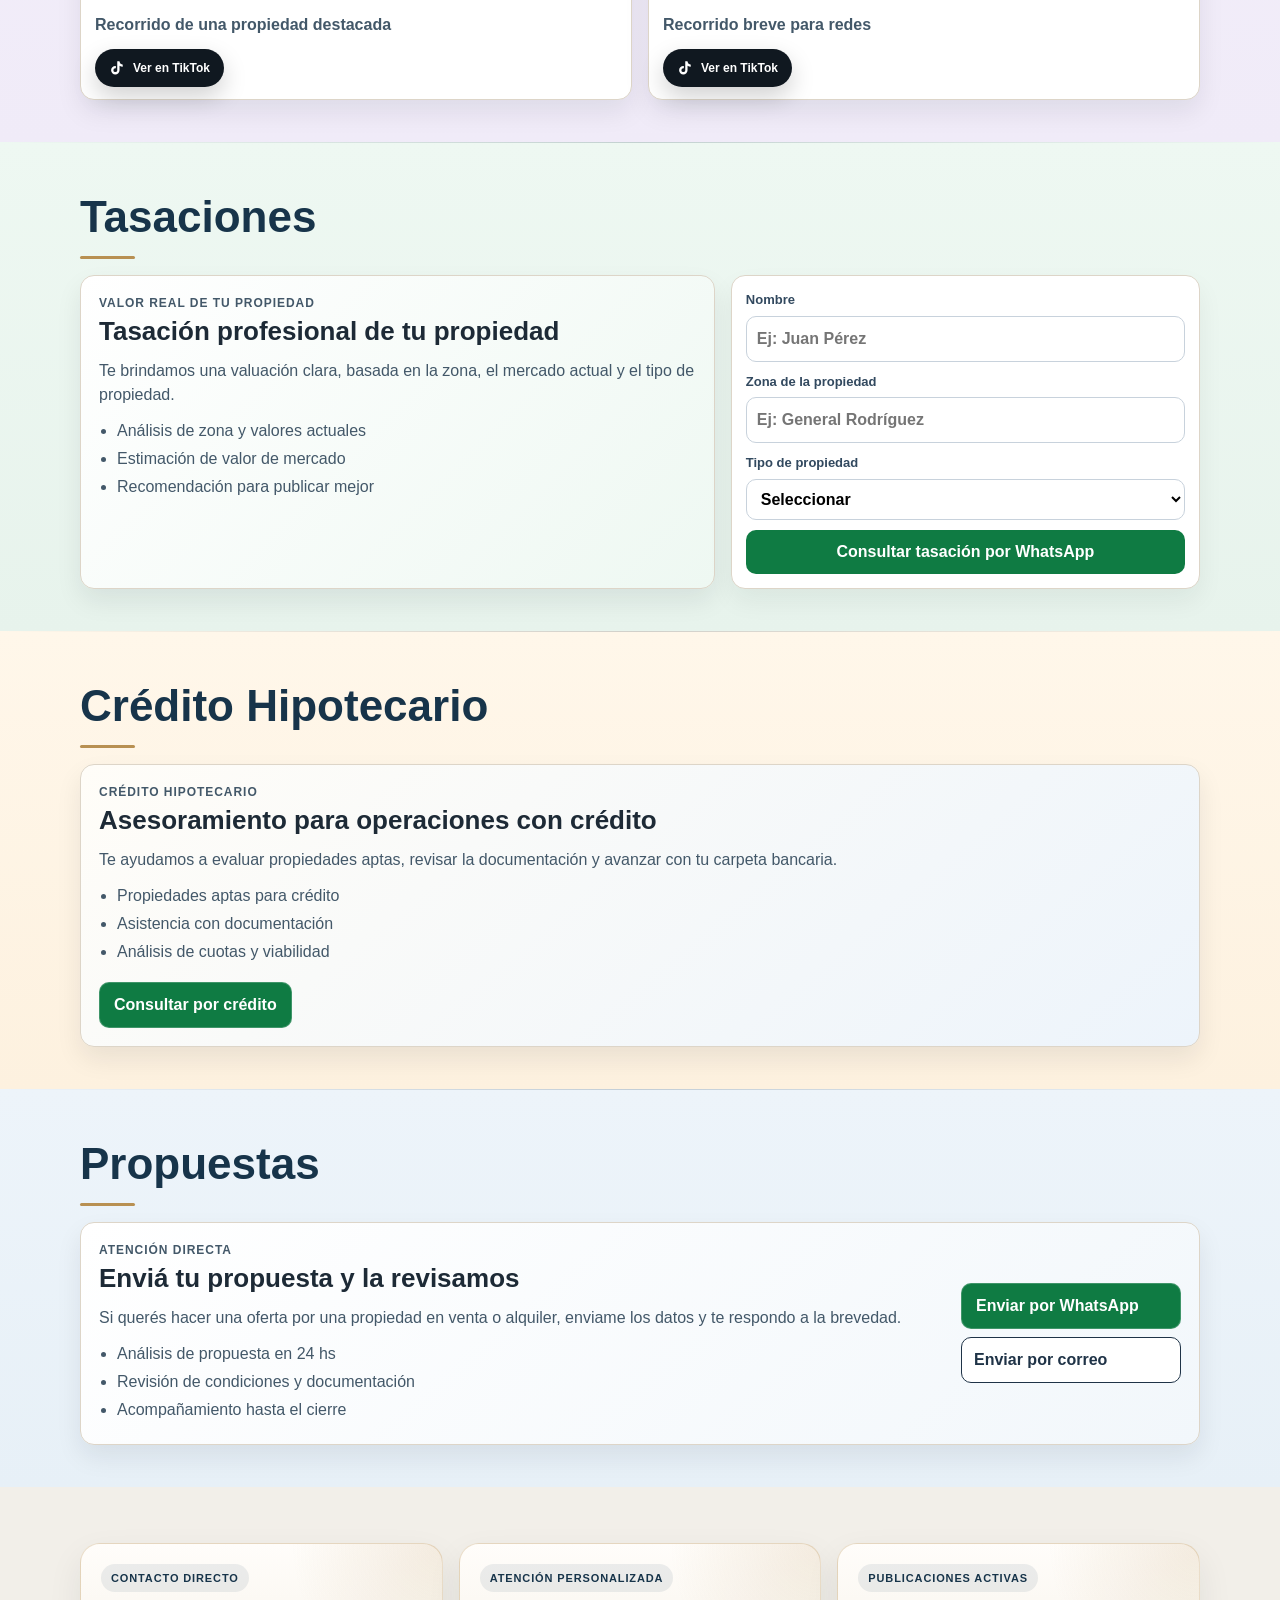
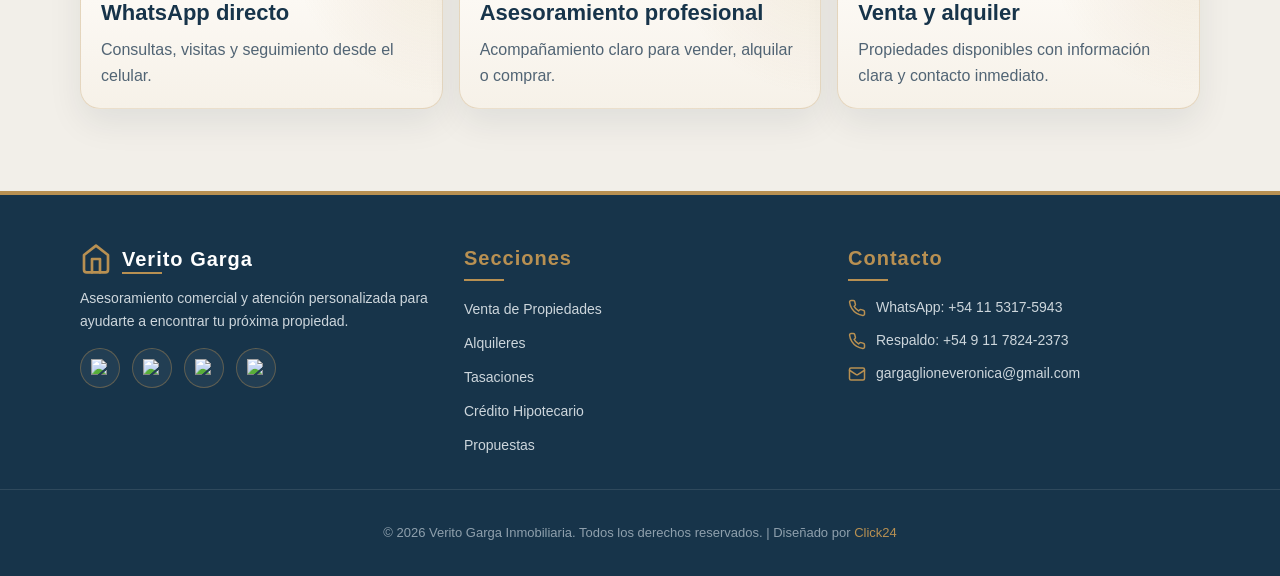
==== commit 97512c6d: "Add files via upload" ====
--- a/index.html
+++ b/index.html
@@ -1,4 +1,4 @@
-﻿<!doctype html>
+<!doctype html>
 <html lang="es">
   <head>
     <meta charset="UTF-8" />
@@ -45,23 +45,13 @@
           <p class="hero-sub">Casas, departamentos y lotes con atención personalizada en cada etapa.</p>
           <div class="hero-actions">
             <a
-              class="icon-btn icon-whatsapp icon-whatsapp-hero"
+              class="icon-btn icon-light"
               target="_blank"
               rel="noreferrer"
               href="https://wa.me/5491153175943?text=%C2%A1Hola%20Verito!%20%F0%9F%91%8B%20Vi%20tu%20p%C3%A1gina%20web%20y%20me%20gustar%C3%ADa%20recibir%20asesoramiento%20general%20sobre%20las%20propiedades%20disponibles.%20%F0%9F%8F%A1%E2%9C%A8"
               aria-label="WhatsApp"
             >
-              <span class="wa-chip-icon">
-                <svg class="wa-mark" xmlns="http://www.w3.org/2000/svg" viewBox="0 0 64 64" aria-hidden="true">
-                  <circle cx="32" cy="32" r="31" fill="#ffffff" />
-                  <circle cx="32" cy="32" r="25" fill="#25d366" />
-                  <path
-                    fill="#ffffff"
-                    d="M20.8 49.8l2.2-8A13.76 13.76 0 1 1 27.4 46l-6.6 3.8Zm7.7-5.5c1.1.6 2.3 1 3.5 1 7.1 0 12.9-5.8 12.9-12.9 0-3.4-1.3-6.7-3.8-9.1a12.8 12.8 0 0 0-9.1-3.8c-7.1 0-12.9 5.8-12.9 12.9 0 2.4.7 4.7 1.9 6.6l.3.5-1.3 4.7 4.8-1.3.5.4Zm7.8-7.1c-.4-.2-2.2-1.1-2.6-1.2-.3-.1-.5-.2-.8.2-.2.4-.9 1.2-1.1 1.4-.2.2-.4.3-.8.1-2.2-1.1-3.7-2.7-4.5-4.1-.2-.4 0-.6.2-.8.2-.2.4-.5.6-.7.2-.2.2-.4.4-.7.1-.3 0-.5 0-.7 0-.2-.8-2-1.1-2.7-.3-.7-.6-.6-.8-.6h-.7c-.2 0-.6.1-.9.4-.3.4-1.2 1.2-1.2 2.9s1.2 3.4 1.4 3.6c.2.2 2.4 3.8 5.9 5.3.8.4 1.5.6 2 .8.9.3 1.7.2 2.3.1.7-.1 2.2-.9 2.5-1.8.3-.9.3-1.7.2-1.8 0-.2-.3-.3-.7-.5Z"
-                  />
-                </svg>
-              </span>
-              <span class="wa-chip-text">WhatsApp</span>
+              <img src="./assets/whtsaplolipop.png" alt="WhatsApp" width="28" height="28" style="display:block;" />
             </a>
             <a class="icon-btn icon-light" target="_blank" rel="noreferrer" href="https://www.instagram.com/verito.garga/?hl=es" aria-label="Instagram">
               <svg xmlns="http://www.w3.org/2000/svg" width="22" height="22" viewBox="0 0 24 24" fill="none" stroke="#17344a" stroke-width="2" stroke-linecap="round" stroke-linejoin="round">
@@ -375,16 +365,7 @@
       href="https://wa.me/5491153175943?text=%C2%A1Hola%20Verito!%20%F0%9F%93%B2%20Te%20escribo%20desde%20el%20bot%C3%B3n%20flotante%20de%20la%20web%20para%20hacerte%20una%20consulta.%20%F0%9F%92%AC"
       aria-label="Contacto por WhatsApp"
     >
-      <span class="wa-float-icon">
-        <svg class="wa-mark wa-mark-float" xmlns="http://www.w3.org/2000/svg" viewBox="0 0 64 64" aria-hidden="true">
-          <circle cx="32" cy="32" r="31" fill="#ffffff" />
-          <circle cx="32" cy="32" r="25" fill="#25d366" />
-          <path
-            fill="#ffffff"
-            d="M20.8 49.8l2.2-8A13.76 13.76 0 1 1 27.4 46l-6.6 3.8Zm7.7-5.5c1.1.6 2.3 1 3.5 1 7.1 0 12.9-5.8 12.9-12.9 0-3.4-1.3-6.7-3.8-9.1a12.8 12.8 0 0 0-9.1-3.8c-7.1 0-12.9 5.8-12.9 12.9 0 2.4.7 4.7 1.9 6.6l.3.5-1.3 4.7 4.8-1.3.5.4Zm7.8-7.1c-.4-.2-2.2-1.1-2.6-1.2-.3-.1-.5-.2-.8.2-.2.4-.9 1.2-1.1 1.4-.2.2-.4.3-.8.1-2.2-1.1-3.7-2.7-4.5-4.1-.2-.4 0-.6.2-.8.2-.2.4-.5.6-.7.2-.2.2-.4.4-.7.1-.3 0-.5 0-.7 0-.2-.8-2-1.1-2.7-.3-.7-.6-.6-.8-.6h-.7c-.2 0-.6.1-.9.4-.3.4-1.2 1.2-1.2 2.9s1.2 3.4 1.4 3.6c.2.2 2.4 3.8 5.9 5.3.8.4 1.5.6 2 .8.9.3 1.7.2 2.3.1.7-.1 2.2-.9 2.5-1.8.3-.9.3-1.7.2-1.8 0-.2-.3-.3-.7-.5Z"
-          />
-        </svg>
-      </span>
+      <img src="./assets/whtsaplolipop.png" alt="WhatsApp" class="wa-float-img" />
       <span class="wa-float-text">WhatsApp</span>
     </a>
     <script src="./script.js?v=1.4"></script>
--- a/styles.css
+++ b/styles.css
@@ -1017,9 +1017,17 @@
   letter-spacing: 0.01em;
 }
 
-.wa-mark-float {
-  width: 28px;
-  height: 28px;
+.wa-mark-float {
+  width: 28px;
+  height: 28px;
+}
+
+.wa-float-img {
+  width: 46px;
+  height: 46px;
+  display: block;
+  flex-shrink: 0;
+  object-fit: contain;
 }
 
 /* Drag & Drop Zone */
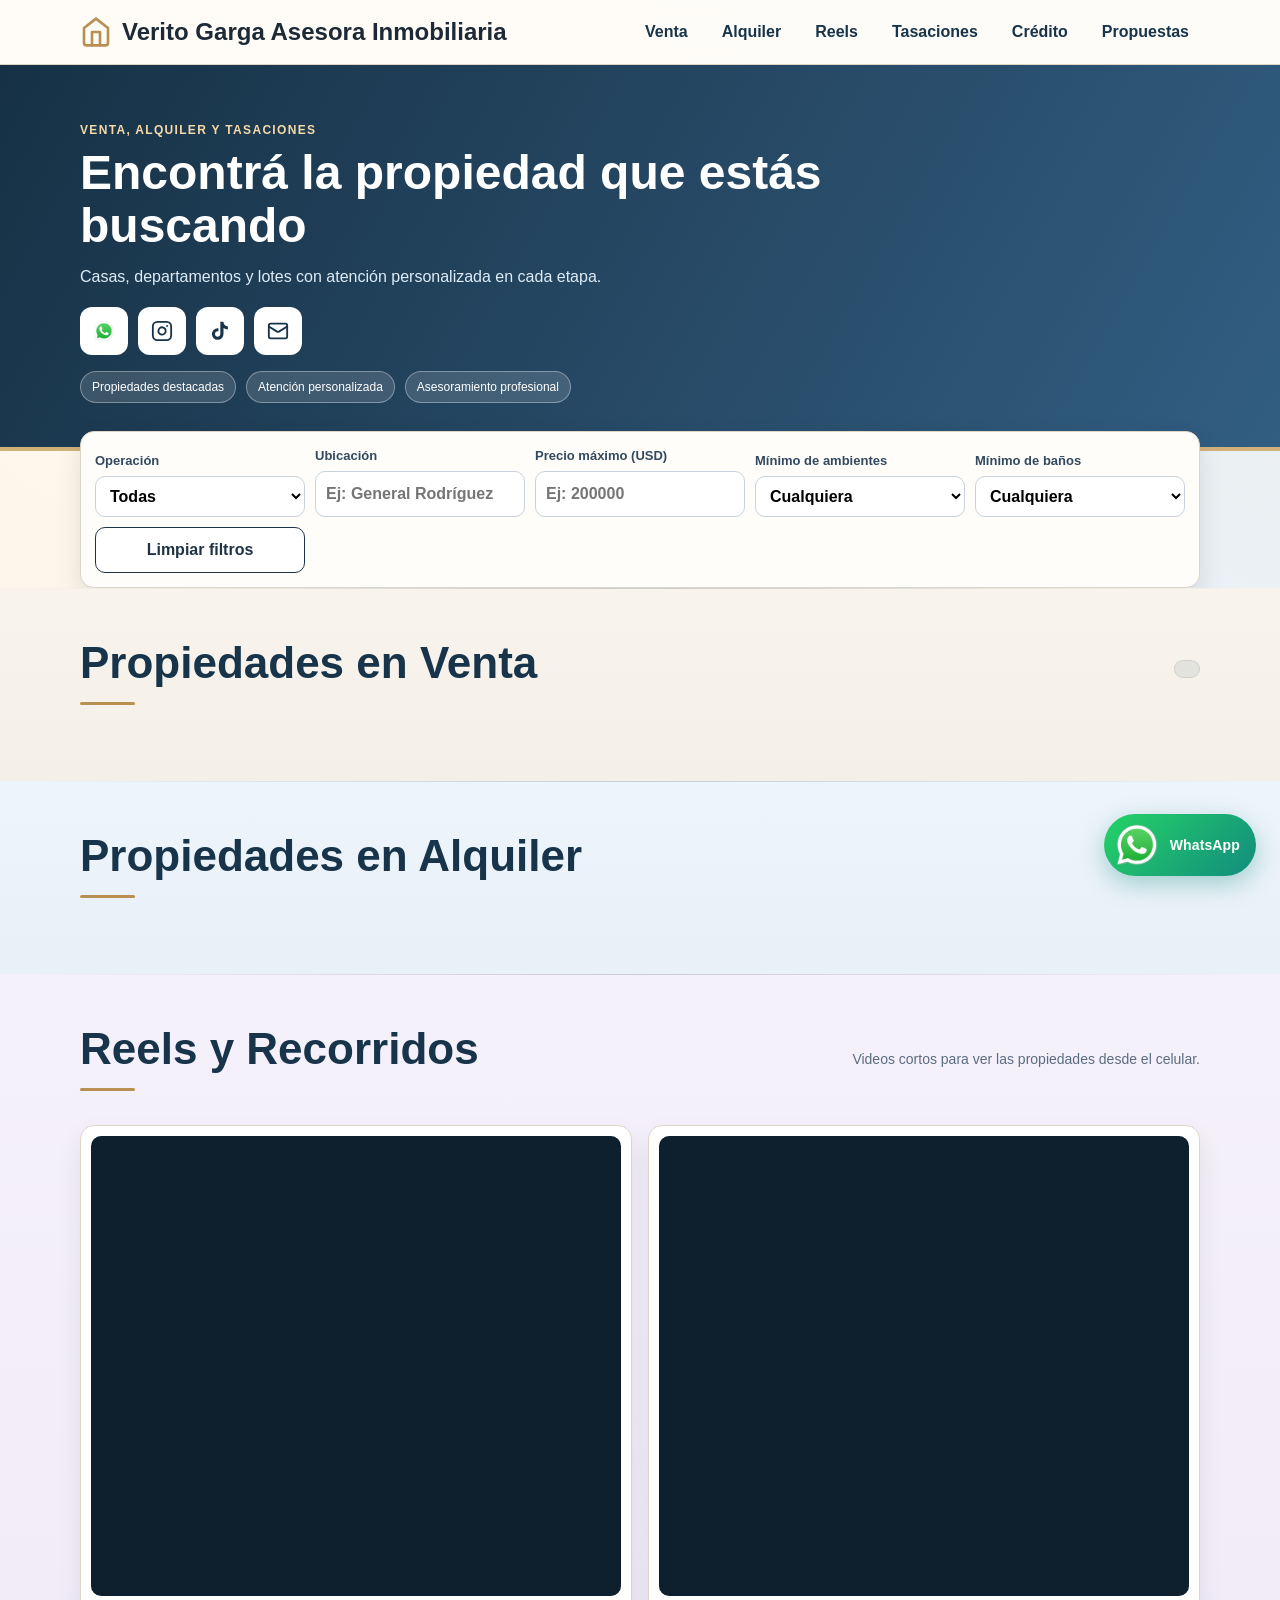
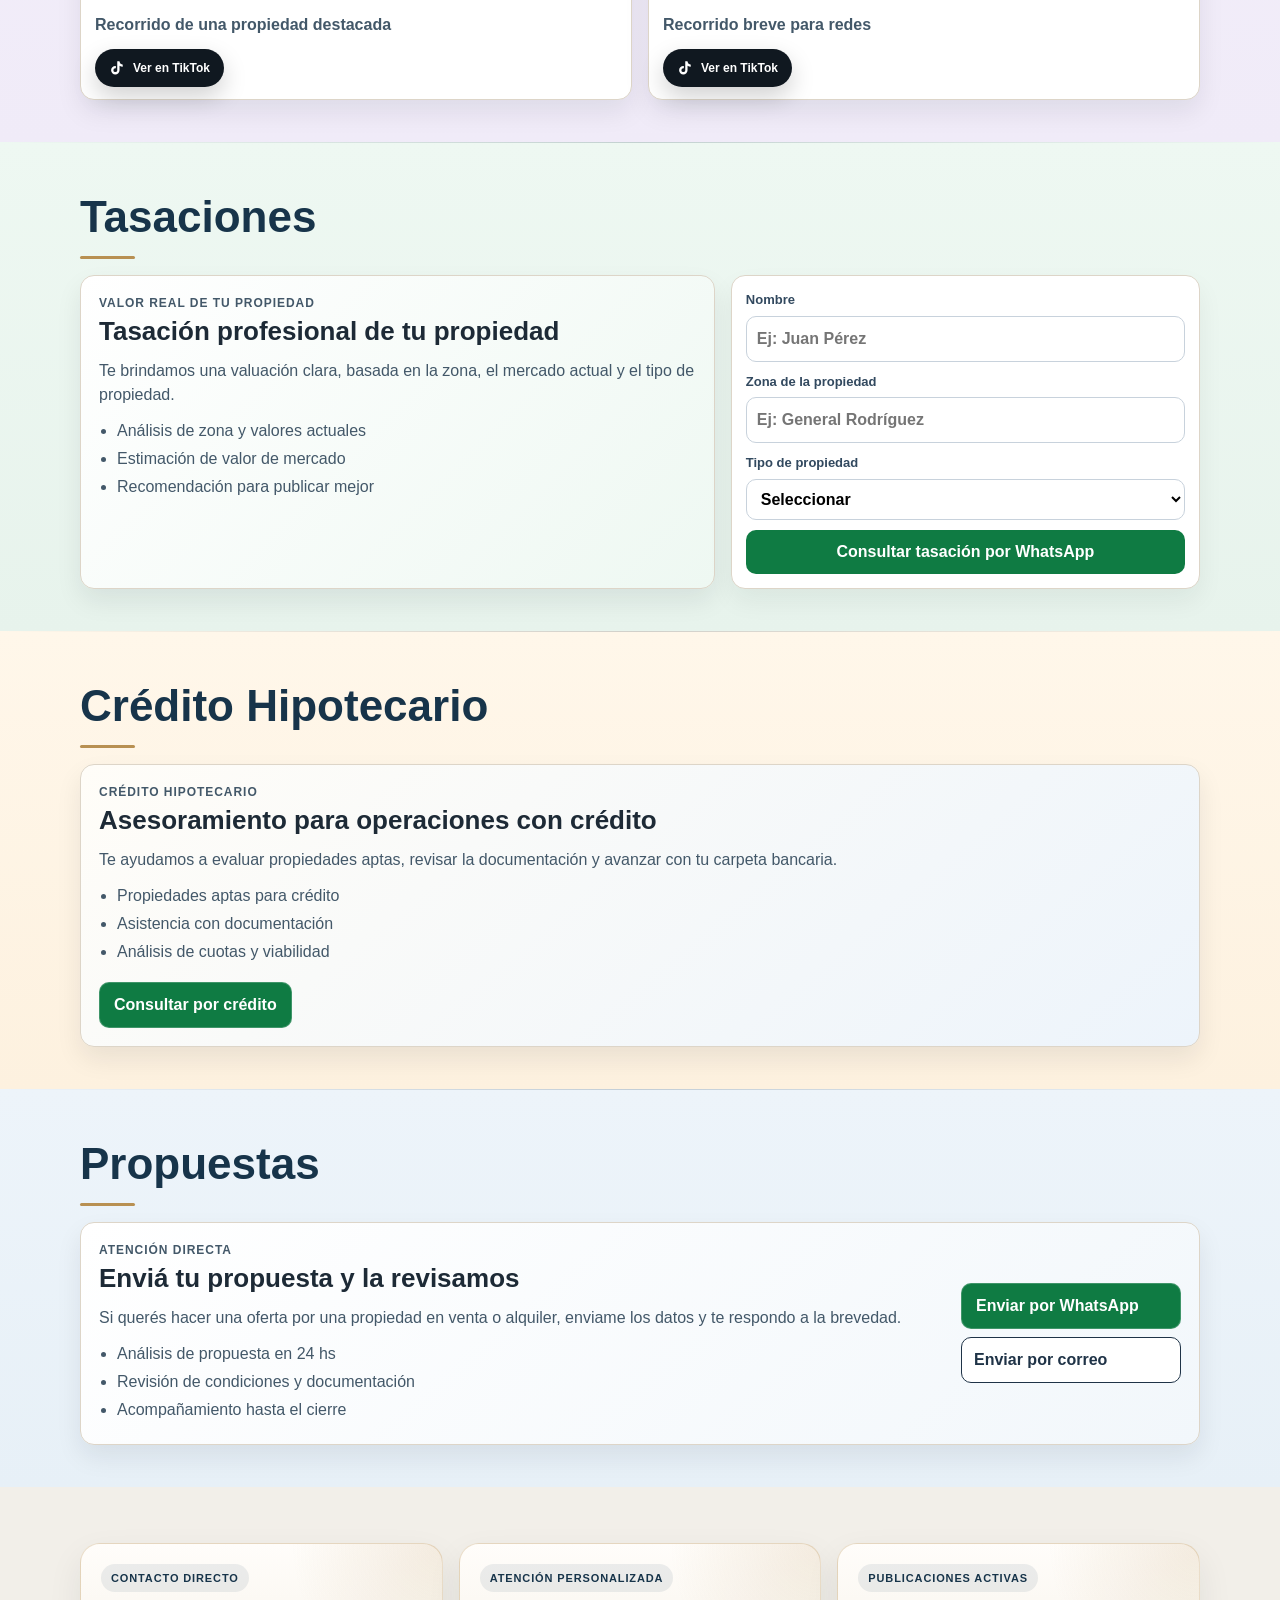
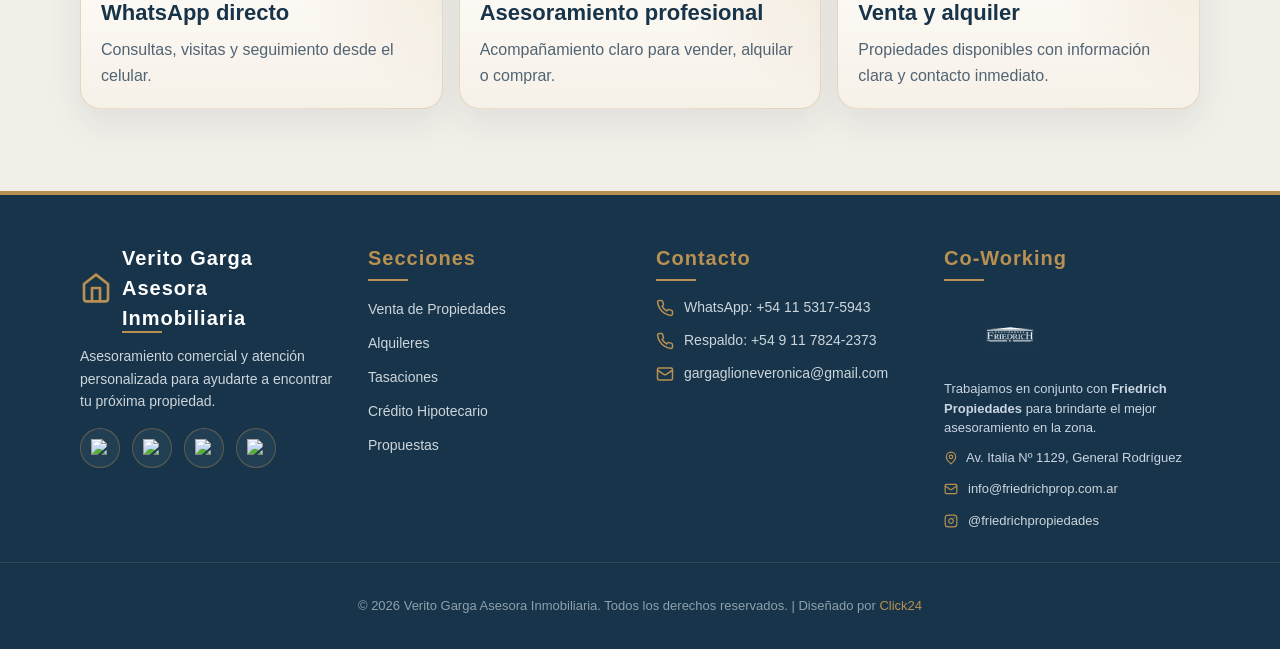
==== commit f7fb908d: "Add files via upload" ====
--- a/index.html
+++ b/index.html
@@ -3,12 +3,12 @@
   <head>
     <meta charset="UTF-8" />
     <meta name="viewport" content="width=device-width, initial-scale=1.0, maximum-scale=1.0, user-scalable=no" />
-    <title>Verito Garga Inmobiliaria</title>
+    <title>Verito Garga Asesora Inmobiliaria</title>
     <meta
       name="description"
-      content="Venta, alquiler y tasaciones inmobiliarias. Contacto directo por WhatsApp, Instagram y correo."
+      content="Venta, alquiler y tasaciones inmobiliarias. Contacto directo por WhatsApp, Instagram y correo."
     />
-    <link rel="stylesheet" href="./styles.css?v=1.4" />
+    <link rel="stylesheet" href="./styles.css?v=1.4" />
     <script src="https://cdn.jsdelivr.net/npm/@supabase/supabase-js@2"></script>
   </head>
   <body>
@@ -19,7 +19,7 @@
             <path d="m3 9 9-7 9 7v11a2 2 0 0 1-2 2H5a2 2 0 0 1-2-2z" />
             <polyline points="9 22 9 12 15 12 15 22" />
           </svg>
-          <h1>Verito Garga Inmobiliaria</h1>
+          <h1>Verito Garga Asesora Inmobiliaria</h1>
         </div>
         <button id="menuToggle" class="menu-toggle" type="button" aria-label="Abrir menú" aria-expanded="false" aria-controls="mainNav">
           <span></span>
@@ -40,9 +40,9 @@
     <main>
       <section class="hero">
         <div class="container">
-          <p class="hero-tag">Venta, alquiler y tasaciones</p>
-          <h2>Encontrá la propiedad que estás buscando</h2>
-          <p class="hero-sub">Casas, departamentos y lotes con atención personalizada en cada etapa.</p>
+          <p class="hero-tag">Venta, alquiler y tasaciones</p>
+          <h2>Encontrá la propiedad que estás buscando</h2>
+          <p class="hero-sub">Casas, departamentos y lotes con atención personalizada en cada etapa.</p>
           <div class="hero-actions">
             <a
               class="icon-btn icon-light"
@@ -73,9 +73,9 @@
             </a>
           </div>
           <div class="hero-badges">
-            <span>Propiedades destacadas</span>
+            <span>Propiedades destacadas</span>
             <span>Atención personalizada</span>
-            <span>Asesoramiento profesional</span>
+            <span>Asesoramiento profesional</span>
           </div>
         </div>
       </section>
@@ -149,14 +149,14 @@
         <div class="container">
           <div class="section-title">
             <h2>Reels y Recorridos</h2>
-            <p class="section-aside">Videos cortos para ver las propiedades desde el celular.</p>
+            <p class="section-aside">Videos cortos para ver las propiedades desde el celular.</p>
           </div>
           <div class="reels-grid">
             <article class="reel-card">
               <video autoplay muted loop playsinline preload="auto">
                 <source src="./reels/WhatsApp%20Video%202026-05-29%20at%2015.17.49.mp4" type="video/mp4" />
               </video>
-              <p>Recorrido de una propiedad destacada</p>
+              <p>Recorrido de una propiedad destacada</p>
               <a class="reel-link" target="_blank" rel="noreferrer" href="https://www.tiktok.com/@veritogarga" aria-label="Ver TikTok">
                 <svg xmlns="http://www.w3.org/2000/svg" viewBox="0 0 24 24" aria-hidden="true">
                   <path d="M19.59 6.69a4.83 4.83 0 0 1-3.77-4.25V2h-3.45v13.67a2.89 2.89 0 0 1-2.88 2.5 2.89 2.89 0 0 1-2.89-2.89 2.89 2.89 0 0 1 2.89-2.89c.28 0 .54.04.79.1V9.01a6.3 6.3 0 0 0-.79-.05 6.34 6.34 0 0 0-6.34 6.34 6.34 6.34 0 0 0 6.34 6.34 6.34 6.34 0 0 0 6.33-6.34V8.79a8.18 8.18 0 0 0 4.78 1.52V6.85a4.85 4.85 0 0 1-1.01-.16z" />
@@ -168,7 +168,7 @@
               <video autoplay muted loop playsinline preload="auto">
                 <source src="./reels/WhatsApp%20Video%202026-05-29%20at%2015.17.51.mp4" type="video/mp4" />
               </video>
-              <p>Recorrido breve para redes</p>
+              <p>Recorrido breve para redes</p>
               <a class="reel-link" target="_blank" rel="noreferrer" href="https://www.tiktok.com/@veritogarga" aria-label="Ver TikTok">
                 <svg xmlns="http://www.w3.org/2000/svg" viewBox="0 0 24 24" aria-hidden="true">
                   <path d="M19.59 6.69a4.83 4.83 0 0 1-3.77-4.25V2h-3.45v13.67a2.89 2.89 0 0 1-2.88 2.5 2.89 2.89 0 0 1-2.89-2.89 2.89 2.89 0 0 1 2.89-2.89c.28 0 .54.04.79.1V9.01a6.3 6.3 0 0 0-.79-.05 6.34 6.34 0 0 0-6.34 6.34 6.34 6.34 0 0 0 6.34 6.34 6.34 6.34 0 0 0 6.33-6.34V8.79a8.18 8.18 0 0 0 4.78 1.52V6.85a4.85 4.85 0 0 1-1.01-.16z" />
@@ -185,12 +185,12 @@
           <div class="tasacion-layout">
             <div class="tasacion-card">
               <p class="proposal-tag">Valor real de tu propiedad</p>
-              <h3>Tasación profesional de tu propiedad</h3>
-              <p>Te brindamos una valuación clara, basada en la zona, el mercado actual y el tipo de propiedad.</p>
+              <h3>Tasación profesional de tu propiedad</h3>
+              <p>Te brindamos una valuación clara, basada en la zona, el mercado actual y el tipo de propiedad.</p>
               <ul class="proposal-list">
                 <li>Análisis de zona y valores actuales</li>
-                <li>Estimación de valor de mercado</li>
-                <li>Recomendación para publicar mejor</li>
+                <li>Estimación de valor de mercado</li>
+                <li>Recomendación para publicar mejor</li>
               </ul>
             </div>
             <form class="tasacion-form" id="tasacionForm">
@@ -216,11 +216,11 @@
         <div class="container">
           <h2>Crédito Hipotecario</h2>
           <div class="credit-card">
-            <p class="proposal-tag">Crédito hipotecario</p>
-            <h3>Asesoramiento para operaciones con crédito</h3>
-            <p>Te ayudamos a evaluar propiedades aptas, revisar la documentación y avanzar con tu carpeta bancaria.</p>
+            <p class="proposal-tag">Crédito hipotecario</p>
+            <h3>Asesoramiento para operaciones con crédito</h3>
+            <p>Te ayudamos a evaluar propiedades aptas, revisar la documentación y avanzar con tu carpeta bancaria.</p>
             <ul class="proposal-list">
-              <li>Propiedades aptas para crédito</li>
+              <li>Propiedades aptas para crédito</li>
               <li>Asistencia con documentación</li>
               <li>Análisis de cuotas y viabilidad</li>
             </ul>
@@ -244,8 +244,8 @@
           <div class="proposal-card">
             <div>
               <p class="proposal-tag">Atención directa</p>
-              <h3>Enviá tu propuesta y la revisamos</h3>
-              <p>Si querés hacer una oferta por una propiedad en venta o alquiler, enviame los datos y te respondo a la brevedad.</p>
+              <h3>Enviá tu propuesta y la revisamos</h3>
+              <p>Si querés hacer una oferta por una propiedad en venta o alquiler, enviame los datos y te respondo a la brevedad.</p>
               <ul class="proposal-list">
                 <li>Análisis de propuesta en 24 hs</li>
                 <li>Revisión de condiciones y documentación</li>
@@ -261,7 +261,7 @@
               >
                 Enviar por WhatsApp
               </a>
-              <a class="btn-secondary" href="mailto:gargaglioneveronica@gmail.com?subject=Propuesta%20inmobiliaria">Enviar por correo</a>
+              <a class="btn-secondary" href="mailto:gargaglioneveronica@gmail.com?subject=Propuesta%20inmobiliaria">Enviar por correo</a>
             </div>
           </div>
         </div>
@@ -270,19 +270,19 @@
       <section class="footer-spotlight">
         <div class="container footer-spotlight-grid">
           <article class="spotlight-card">
-            <span class="spotlight-label">Contacto directo</span>
+            <span class="spotlight-label">Contacto directo</span>
             <strong>WhatsApp directo</strong>
-            <p>Consultas, visitas y seguimiento desde el celular.</p>
+            <p>Consultas, visitas y seguimiento desde el celular.</p>
           </article>
           <article class="spotlight-card">
-            <span class="spotlight-label">Atención personalizada</span>
-            <strong>Asesoramiento profesional</strong>
-            <p>Acompañamiento claro para vender, alquilar o comprar.</p>
+            <span class="spotlight-label">Atención personalizada</span>
+            <strong>Asesoramiento profesional</strong>
+            <p>Acompañamiento claro para vender, alquilar o comprar.</p>
           </article>
           <article class="spotlight-card">
-            <span class="spotlight-label">Publicaciones activas</span>
+            <span class="spotlight-label">Publicaciones activas</span>
             <strong>Venta y alquiler</strong>
-            <p>Propiedades disponibles con información clara y contacto inmediato.</p>
+            <p>Propiedades disponibles con información clara y contacto inmediato.</p>
           </article>
         </div>
       </section>
@@ -295,9 +295,9 @@
                 <path d="m3 9 9-7 9 7v11a2 2 0 0 1-2 2H5a2 2 0 0 1-2-2z" />
                 <polyline points="9 22 9 12 15 12 15 22" />
               </svg>
-              <h3 style="color: #fff; padding-bottom: 0; margin-bottom: 0;">Verito Garga</h3>
-            </div>
-            <p>Asesoramiento comercial y atención personalizada para ayudarte a encontrar tu próxima propiedad.</p>
+              <h3 style="color: #fff; padding-bottom: 0; margin-bottom: 0;">Verito Garga Asesora Inmobiliaria</h3>
+            </div>
+            <p>Asesoramiento comercial y atención personalizada para ayudarte a encontrar tu próxima propiedad.</p>
             <div class="social-logos">
               <a target="_blank" rel="noreferrer" href="https://wa.me/5491153175943?text=%C2%A1Hola%20Verito!%20%F0%9F%91%8B%20Te%20escribo%20desde%20la%20web." aria-label="WhatsApp Principal">
                 <img src="https://cdn.simpleicons.org/whatsapp/b89052" alt="WhatsApp" />
@@ -315,7 +315,7 @@
           </div>
 
           <div class="footer-col">
-            <h3>Secciones</h3>
+            <h3>Secciones</h3>
             <ul>
               <li><a href="#venta">Venta de Propiedades</a></li>
               <li><a href="#alquiler">Alquileres</a></li>
@@ -326,7 +326,7 @@
           </div>
 
           <div class="footer-col">
-            <h3>Contacto</h3>
+            <h3>Contacto</h3>
             <div class="footer-contact-list">
               <a class="footer-contact-item" target="_blank" rel="noreferrer" href="https://wa.me/5491153175943?text=%C2%A1Hola%20Verito!%20%F0%9F%91%8B%20Te%20escribo%20desde%20el%20footer%20de%20la%20web.">
                 <svg xmlns="http://www.w3.org/2000/svg" viewBox="0 0 24 24" fill="none" stroke="currentColor" stroke-width="2" stroke-linecap="round" stroke-linejoin="round">
@@ -349,10 +349,43 @@
               </a>
             </div>
           </div>
+          <div class="footer-col">
+            <h3>Co-Working</h3>
+            <div class="footer-partner-logo" style="margin-bottom: 12px;">
+              <img src="./assets/friedrich-logo.png" alt="Friedrich Propiedades" style="max-height: 70px; max-width: 180px; width: auto; height: auto; display: block; margin-bottom: 8px;" />
+            </div>
+            <p style="font-size: 13px; line-height: 1.5; color: #cbd5e1; margin: 8px 0 10px;">
+              Trabajamos en conjunto con <strong>Friedrich Propiedades</strong> para brindarte el mejor asesoramiento en la zona.
+            </p>
+            <div class="footer-contact-list">
+              <span class="footer-contact-item" style="color: #cbd5e1; font-size: 13px; display: flex; gap: 8px; align-items: flex-start; text-decoration: none;">
+                <svg xmlns="http://www.w3.org/2000/svg" viewBox="0 0 24 24" fill="none" stroke="currentColor" stroke-width="2" stroke-linecap="round" stroke-linejoin="round" style="width:14px; height:14px; flex-shrink: 0; margin-top: 3px;">
+                  <path d="M20 10c0 6-8 12-8 12s-8-6-8-12a8 8 0 0 1 16 0Z"/>
+                  <circle cx="12" cy="10" r="3"/>
+                </svg>
+                <span>Av. Italia Nº 1129, General Rodríguez</span>
+              </span>
+              <a class="footer-contact-item" href="mailto:info@friedrichprop.com.ar" style="font-size: 13px;">
+                <svg xmlns="http://www.w3.org/2000/svg" viewBox="0 0 24 24" fill="none" stroke="currentColor" stroke-width="2" stroke-linecap="round" stroke-linejoin="round" style="width:14px; height:14px;">
+                  <rect width="20" height="16" x="2" y="4" rx="2" />
+                  <path d="m22 7-8.97 5.7a1.94 1.94 0 0 1-2.06 0L2 7" />
+                </svg>
+                <span>info@friedrichprop.com.ar</span>
+              </a>
+              <a class="footer-contact-item" target="_blank" rel="noreferrer" href="https://www.instagram.com/friedrichpropiedades" style="font-size: 13px;">
+                <svg xmlns="http://www.w3.org/2000/svg" viewBox="0 0 24 24" fill="none" stroke="currentColor" stroke-width="2" stroke-linecap="round" stroke-linejoin="round" style="width:14px; height:14px;">
+                  <rect width="20" height="20" x="2" y="2" rx="5" ry="5" />
+                  <path d="M16 11.37A4 4 0 1 1 12.63 8 4 4 0 0 1 16 11.37z" />
+                  <line x1="17.5" x2="17.51" y1="6.5" y2="6.5" />
+                </svg>
+                <span>@friedrichpropiedades</span>
+              </a>
+            </div>
+          </div>
         </div>
         <div class="footer-bottom">
           <div class="container">
-            <p>&copy; 2026 Verito Garga Inmobiliaria. Todos los derechos reservados. | Diseñado por <a href="https://click24.com.ar" target="_blank" rel="noreferrer">Click24</a></p>
+            <p>&copy; 2026 Verito Garga Asesora Inmobiliaria. Todos los derechos reservados. | Diseñado por <a href="https://click24.com.ar" target="_blank" rel="noreferrer">Click24</a></p>
           </div>
         </div>
       </footer>
@@ -368,7 +401,7 @@
       <img src="./assets/whtsaplolipop.png" alt="WhatsApp" class="wa-float-img" />
       <span class="wa-float-text">WhatsApp</span>
     </a>
-    <script src="./script.js?v=1.4"></script>
+    <script src="./script.js?v=1.4"></script>
   </body>
 </html>
 
--- a/styles.css
+++ b/styles.css
@@ -1724,4 +1724,120 @@
     font-size: 14px;
   }
 }
-
+
+/* Nuevos estilos para admin y fichas de propiedades */
+.form-checkbox-group {
+  margin-top: 14px;
+  padding: 14px;
+  background: #fffdf9;
+  border: 1px solid #e8dec9;
+  border-radius: 10px;
+}
+
+.form-checkbox-group .group-title {
+  display: block;
+  font-size: 14px;
+  font-weight: 700;
+  color: var(--brand);
+  border-bottom: 1px solid #e8dec9;
+  padding-bottom: 4px;
+  margin-bottom: 10px;
+}
+
+.checkbox-grid {
+  display: grid;
+  grid-template-columns: repeat(auto-fill, minmax(160px, 1fr));
+  gap: 8px;
+}
+
+.chk-label {
+  display: flex;
+  flex-direction: row;
+  align-items: center;
+  gap: 8px;
+  font-size: 13px;
+  font-weight: 500;
+  color: var(--ink);
+  cursor: pointer;
+  user-select: none;
+}
+
+.chk-label input[type="checkbox"] {
+  width: 16px;
+  height: 16px;
+  margin: 0;
+  cursor: pointer;
+}
+
+/* Estilos de la ficha expandida en el sitio público */
+.card-extra-details {
+  background: #fffdfb;
+  border: 1px solid var(--line);
+  border-radius: 10px;
+  padding: 14px;
+  margin-top: 10px;
+  display: flex;
+  flex-direction: column;
+  gap: 12px;
+}
+
+.details-section {
+  border-bottom: 1px dashed rgba(29, 42, 54, 0.12);
+  padding-bottom: 10px;
+}
+
+.details-section:last-child {
+  border-bottom: none;
+  padding-bottom: 0;
+}
+
+.details-section h4 {
+  font-size: 12px;
+  color: var(--gold);
+  text-transform: uppercase;
+  letter-spacing: 0.06em;
+  margin: 0 0 6px 0;
+  font-weight: 700;
+}
+
+.details-grid {
+  display: grid;
+  grid-template-columns: repeat(2, 1fr);
+  gap: 6px;
+  font-size: 13px;
+}
+
+.details-grid span {
+  color: var(--ink);
+}
+
+.details-grid strong {
+  color: var(--muted);
+}
+
+.details-badges {
+  display: flex;
+  flex-wrap: wrap;
+  gap: 6px;
+}
+
+.details-badges span {
+  background: #edf2f6;
+  border: 1px solid #d9e2ec;
+  border-radius: 6px;
+  padding: 4px 8px;
+  font-size: 11px;
+  color: #355774;
+  font-weight: 600;
+  text-transform: capitalize;
+}
+
+.details-text {
+  font-size: 13px;
+  color: var(--muted);
+  margin: 0;
+  line-height: 1.5;
+  white-space: pre-line;
+}
+
+
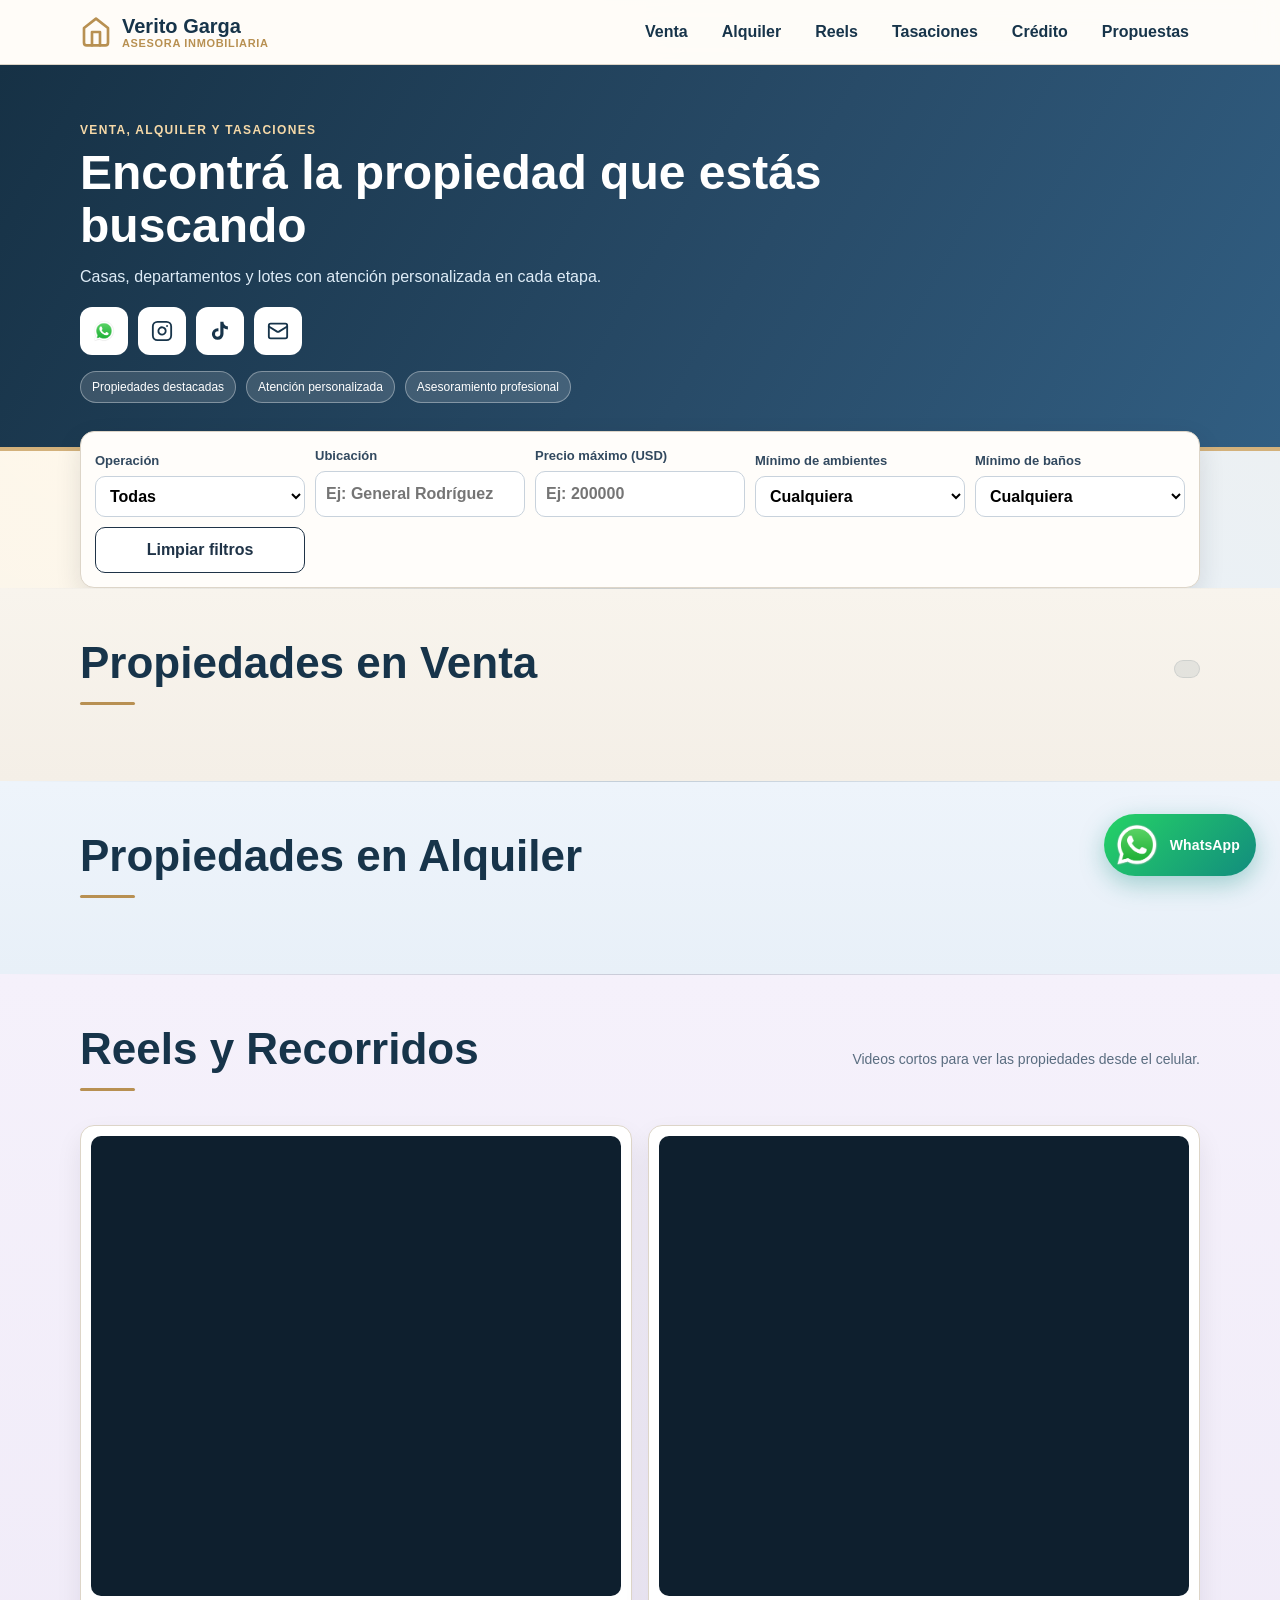
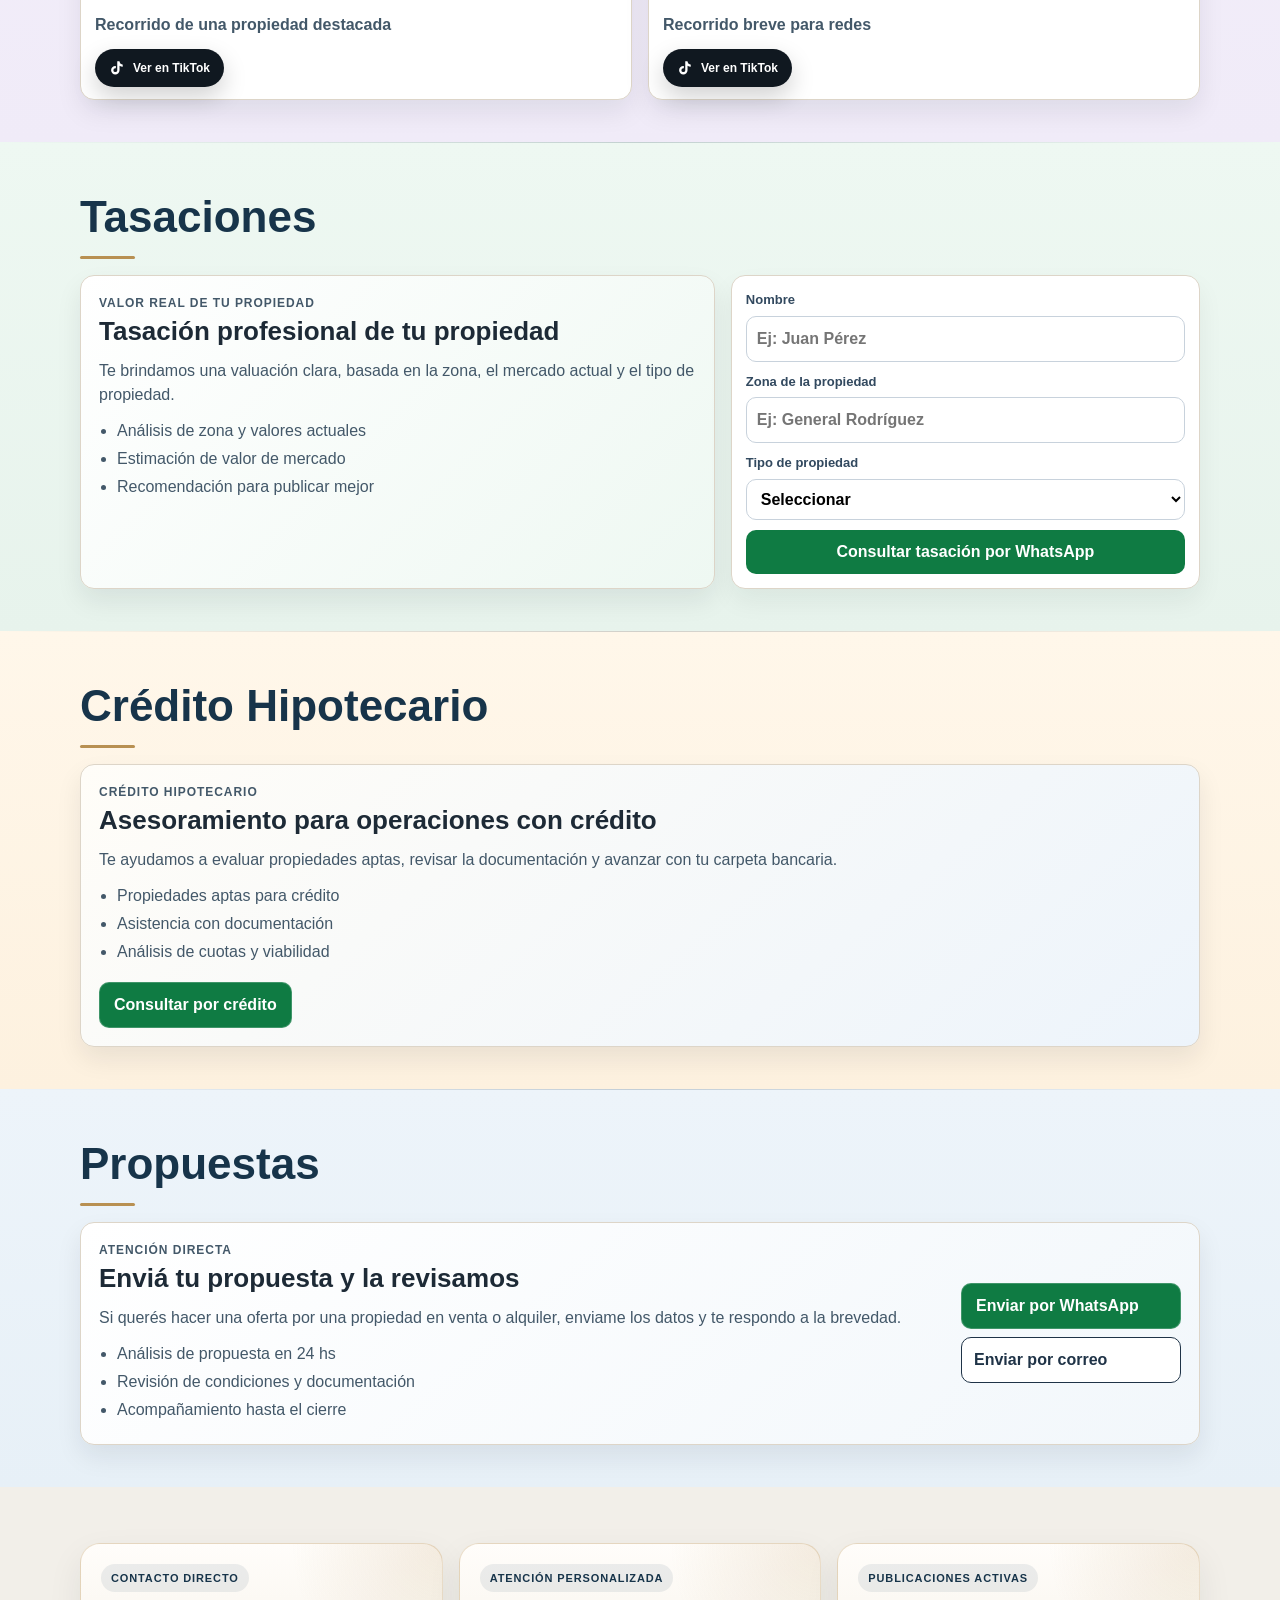
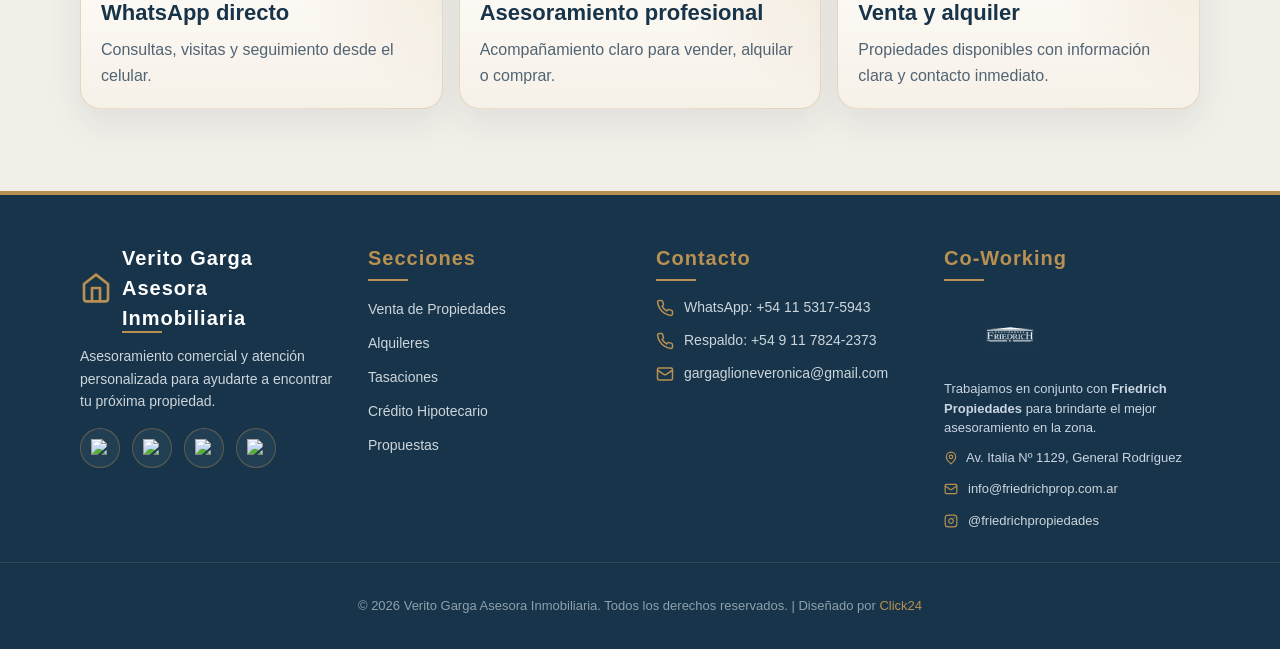
==== commit 60adbd93: "Add files via upload" ====
--- a/index.html
+++ b/index.html
@@ -19,7 +19,10 @@
             <path d="m3 9 9-7 9 7v11a2 2 0 0 1-2 2H5a2 2 0 0 1-2-2z" />
             <polyline points="9 22 9 12 15 12 15 22" />
           </svg>
-          <h1>Verito Garga Asesora Inmobiliaria</h1>
+          <h1>
+            <span class="brand-main">Verito Garga</span>
+            <span class="brand-sub">Asesora Inmobiliaria</span>
+          </h1>
         </div>
         <button id="menuToggle" class="menu-toggle" type="button" aria-label="Abrir menú" aria-expanded="false" aria-controls="mainNav">
           <span></span>
--- a/styles.css
+++ b/styles.css
@@ -77,9 +77,24 @@
 
 .topbar h1 {
   margin: 0;
-  font-size: 24px;
+  display: flex;
+  flex-direction: column;
+  line-height: 1.1;
   font-family: 'Segoe UI', Tahoma, Geneva, Verdana, sans-serif;
-  letter-spacing: normal;
+}
+
+.brand-main {
+  font-size: 20px;
+  font-weight: 800;
+  color: var(--brand);
+}
+
+.brand-sub {
+  font-size: 11px;
+  font-weight: 700;
+  color: var(--gold);
+  text-transform: uppercase;
+  letter-spacing: 0.06em;
 }
 
 .topbar nav {
@@ -1317,8 +1332,12 @@
 }
 
 @media (max-width: 480px) {
-  .topbar h1 {
-    font-size: 18px;
+  .brand-main {
+    font-size: 17px;
+  }
+  .brand-sub {
+    font-size: 9px;
+    letter-spacing: 0.04em;
   }
   .brand-icon {
     width: 28px;
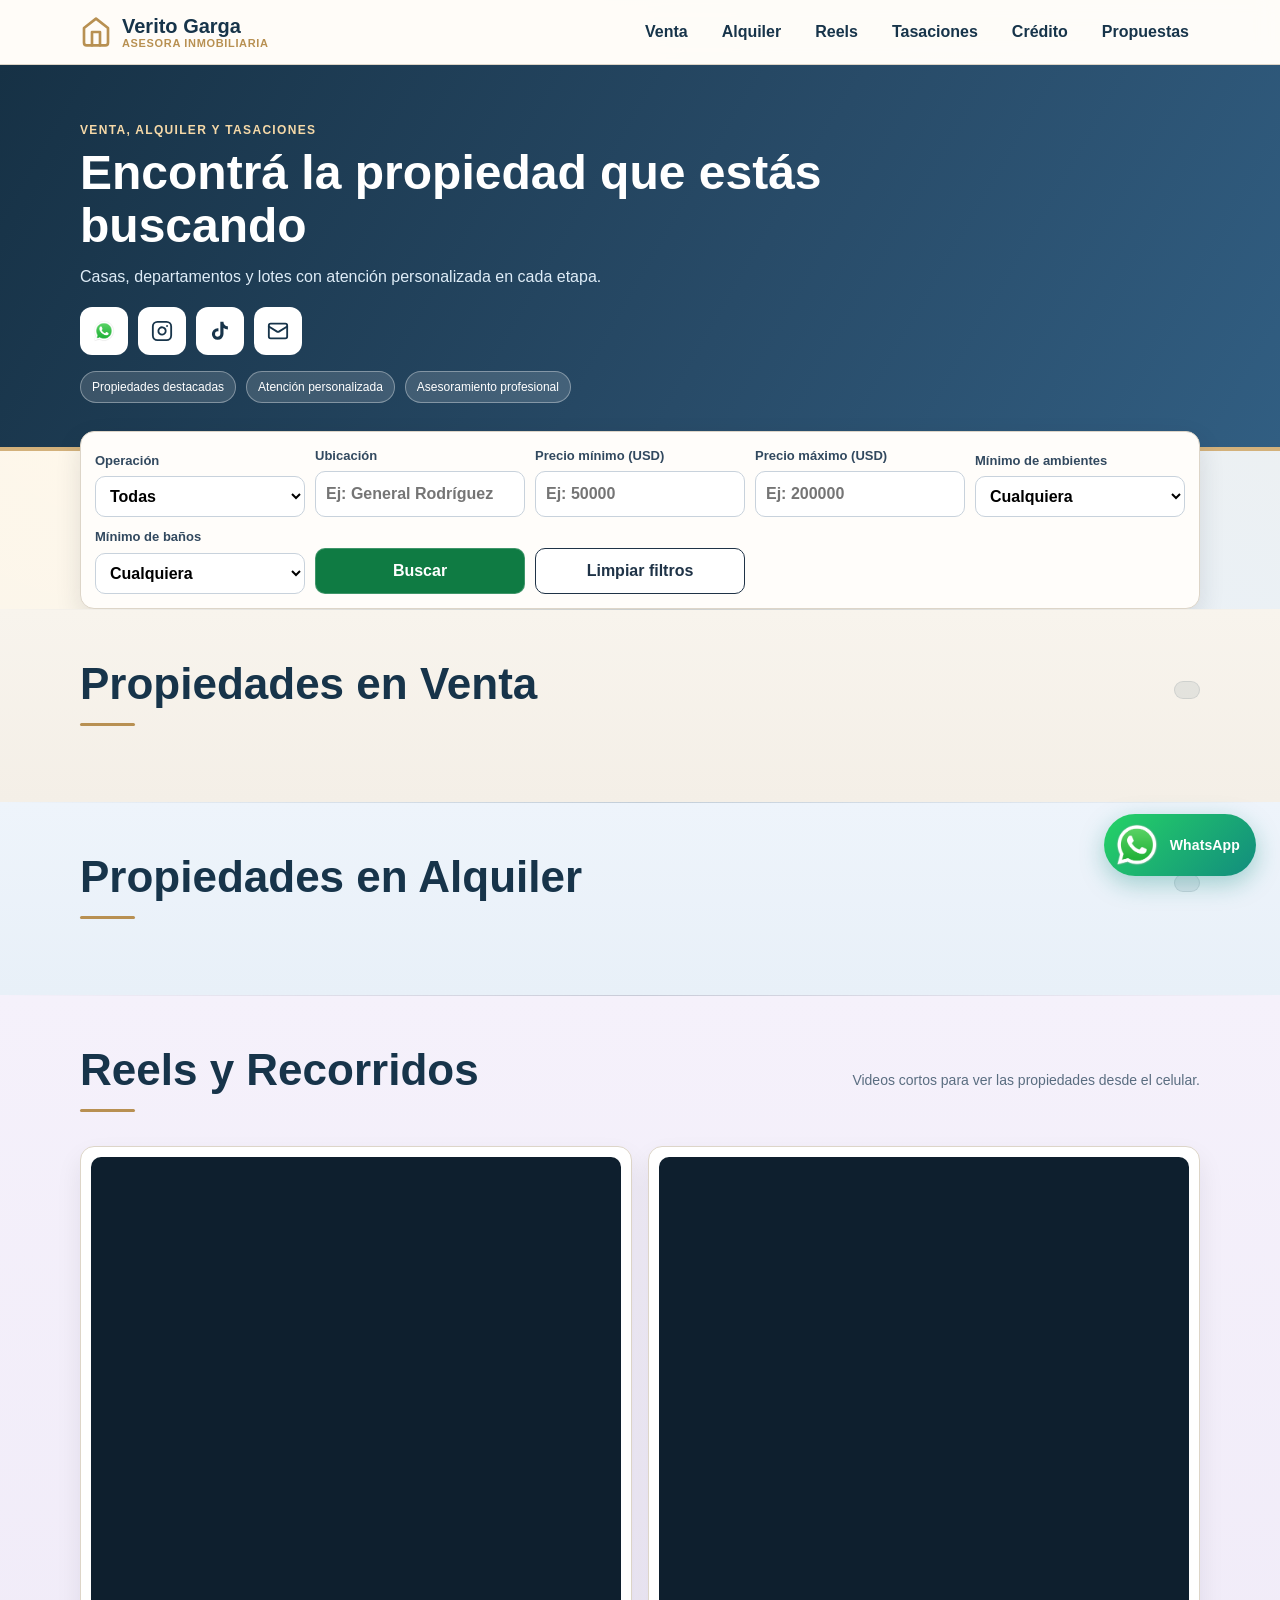
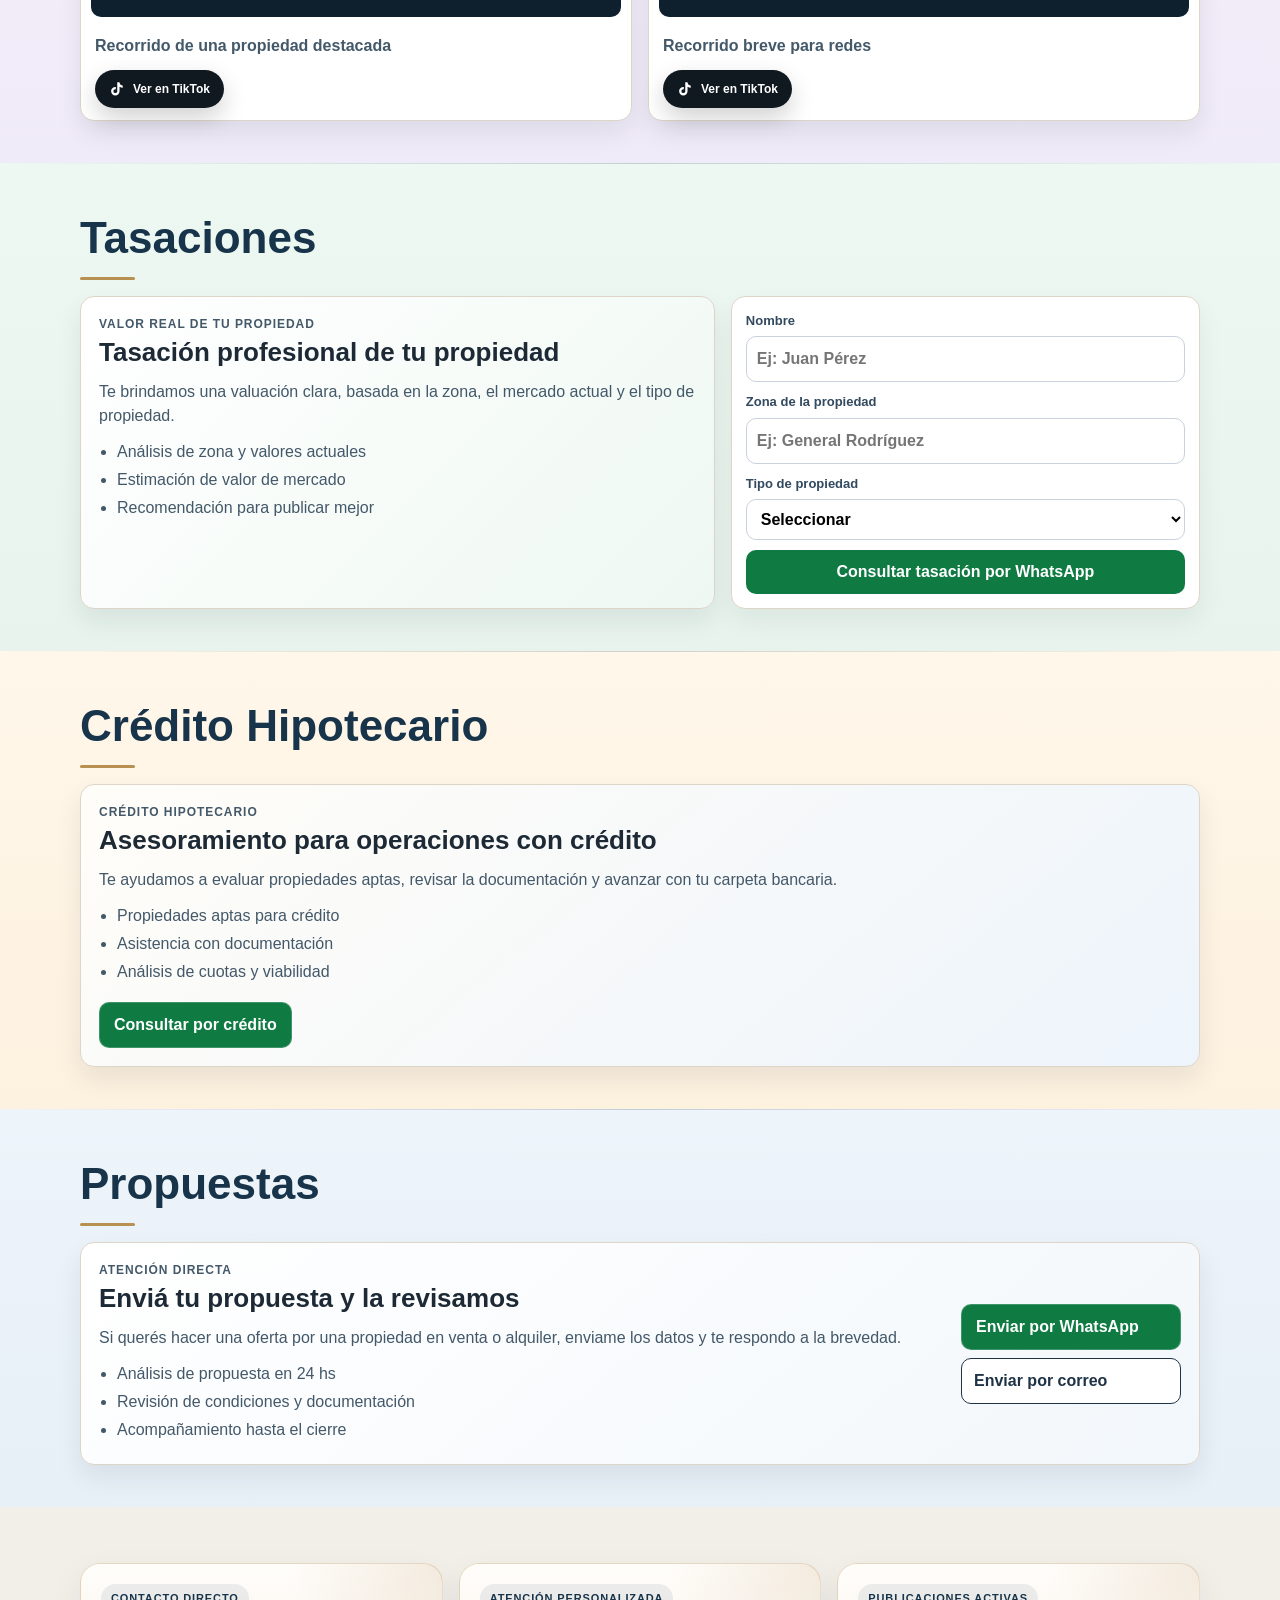
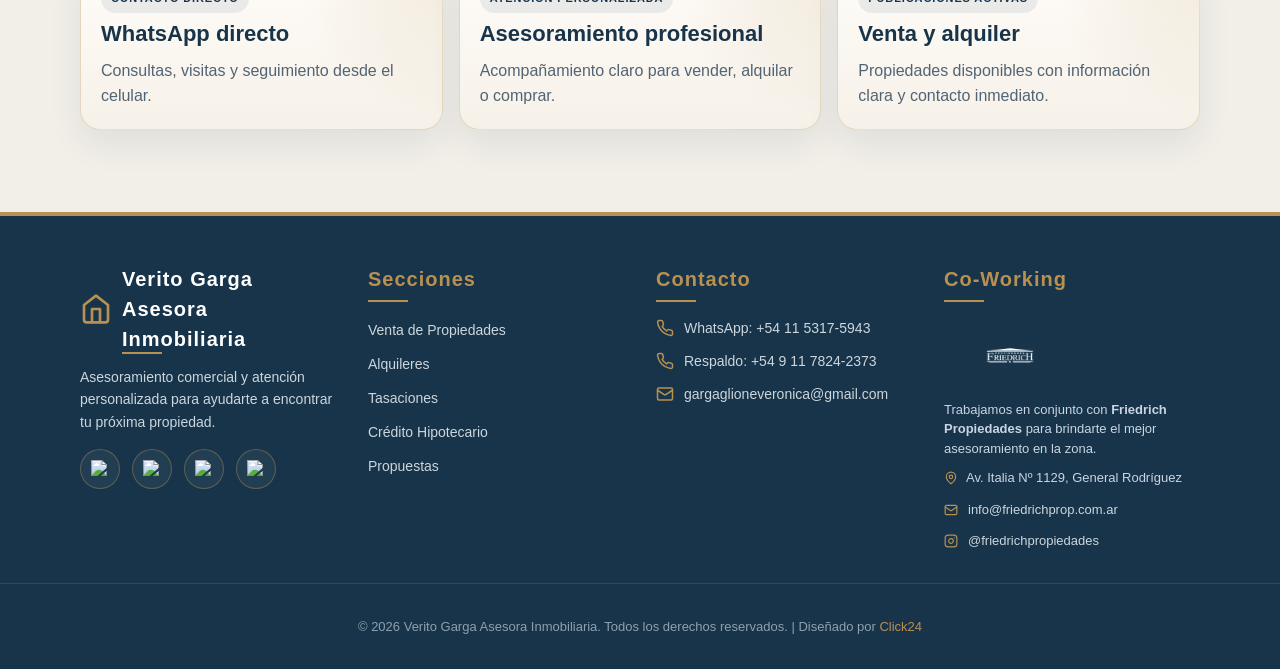
==== commit 72293f46: "Add files via upload" ====
--- a/index.html
+++ b/index.html
@@ -100,8 +100,12 @@
                 <input id="filterLocation" type="text" placeholder="Ej: General Rodríguez" />
               </label>
               <label>
+                Precio mínimo (USD)
+                <input id="filterPriceMin" type="number" min="0" placeholder="Ej: 50000" />
+              </label>
+              <label>
                 Precio máximo (USD)
-                <input id="filterPrice" type="number" min="0" placeholder="Ej: 200000" />
+                <input id="filterPriceMax" type="number" min="0" placeholder="Ej: 200000" />
               </label>
               <label>
                 Mínimo de ambientes
@@ -122,6 +126,7 @@
                   <option value="3">3+</option>
                 </select>
               </label>
+              <button id="searchFilters" type="button" class="btn-primary">Buscar</button>
               <button id="clearFilters" type="button" class="btn-secondary">Limpiar filtros</button>
             </div>
           </div>
@@ -230,9 +235,7 @@
             <div class="hero-actions">
               <a
                 class="btn-primary"
-                target="_blank"
-                rel="noreferrer"
-                href="https://wa.me/5491153175943?text=%C2%A1Hola%20Verito!%20%F0%9F%8F%A7%20Estuve%20viendo%20la%20secci%C3%B3n%20de%20Cr%C3%A9dito%20Hipotecario%20en%20la%20web%20y%20me%20gustar%C3%ADa%20recibir%20asesoramiento%20sobre%20las%20carpetas%20bancarias%20y%20qu%C3%A9%20propiedades%20ten%C3%A9s%20aptas%20cr%C3%A9dito.%20%F0%9F%93%88"
+                href="./credito.html"
               >
                 Consultar por crédito
               </a>
--- a/styles.css
+++ b/styles.css
@@ -1859,4 +1859,108 @@
   white-space: pre-line;
 }
 
-
+/* Chips de datos básicos en panel Ver más */
+.detail-chips-row {
+  display: grid;
+  grid-template-columns: repeat(2, 1fr);
+  gap: 8px;
+  margin-bottom: 4px;
+}
+
+.detail-chip {
+  display: flex;
+  align-items: center;
+  gap: 10px;
+  background: linear-gradient(135deg, #f4f8fc, #eef3f8);
+  border: 1px solid #d6e4ef;
+  border-radius: 10px;
+  padding: 10px 12px;
+}
+
+.detail-chip svg {
+  width: 18px;
+  height: 18px;
+  stroke: var(--gold);
+  flex-shrink: 0;
+}
+
+.detail-chip span {
+  display: flex;
+  flex-direction: column;
+  line-height: 1.2;
+}
+
+.detail-chip strong {
+  font-size: 14px;
+  font-weight: 800;
+  color: var(--brand);
+}
+
+.detail-chip em {
+  font-style: normal;
+  font-size: 10px;
+  font-weight: 600;
+  color: var(--muted);
+  text-transform: uppercase;
+  letter-spacing: 0.05em;
+}
+
+.details-section--desc {
+  border-bottom: none;
+  padding-bottom: 0;
+}
+
+/* ── Skeleton loader ── */
+@keyframes skeleton-shimmer {
+  0%   { background-position: -400px 0; }
+  100% { background-position: 400px 0; }
+}
+
+.skeleton-img,
+.skeleton-line {
+  background: linear-gradient(90deg, #e8e4dd 25%, #f4f1eb 50%, #e8e4dd 75%);
+  background-size: 800px 100%;
+  animation: skeleton-shimmer 1.4s infinite linear;
+  border-radius: 8px;
+}
+
+.card-skeleton .skeleton-img {
+  width: 100%;
+  height: 196px;
+  border-radius: 0;
+}
+
+.card-skeleton .card-body {
+  padding: 14px;
+}
+
+.card-skeleton:hover {
+  transform: none;
+  box-shadow: 0 12px 26px rgba(19, 28, 37, 0.08);
+}
+
+/* ── Botón cargar más ── */
+.load-more-btn {
+  grid-column: 1 / -1;
+  width: 100%;
+  margin-top: 8px;
+  padding: 14px;
+  background: #fff;
+  border: 2px dashed #d7c39f;
+  border-radius: 12px;
+  color: var(--brand);
+  font-weight: 700;
+  font-size: 15px;
+  cursor: pointer;
+  transition: background 0.2s ease, border-color 0.2s ease, transform 0.15s ease;
+}
+
+.load-more-btn:hover {
+  background: #fff8ea;
+  border-color: var(--gold);
+  transform: translateY(-1px);
+}
+
+
+
+
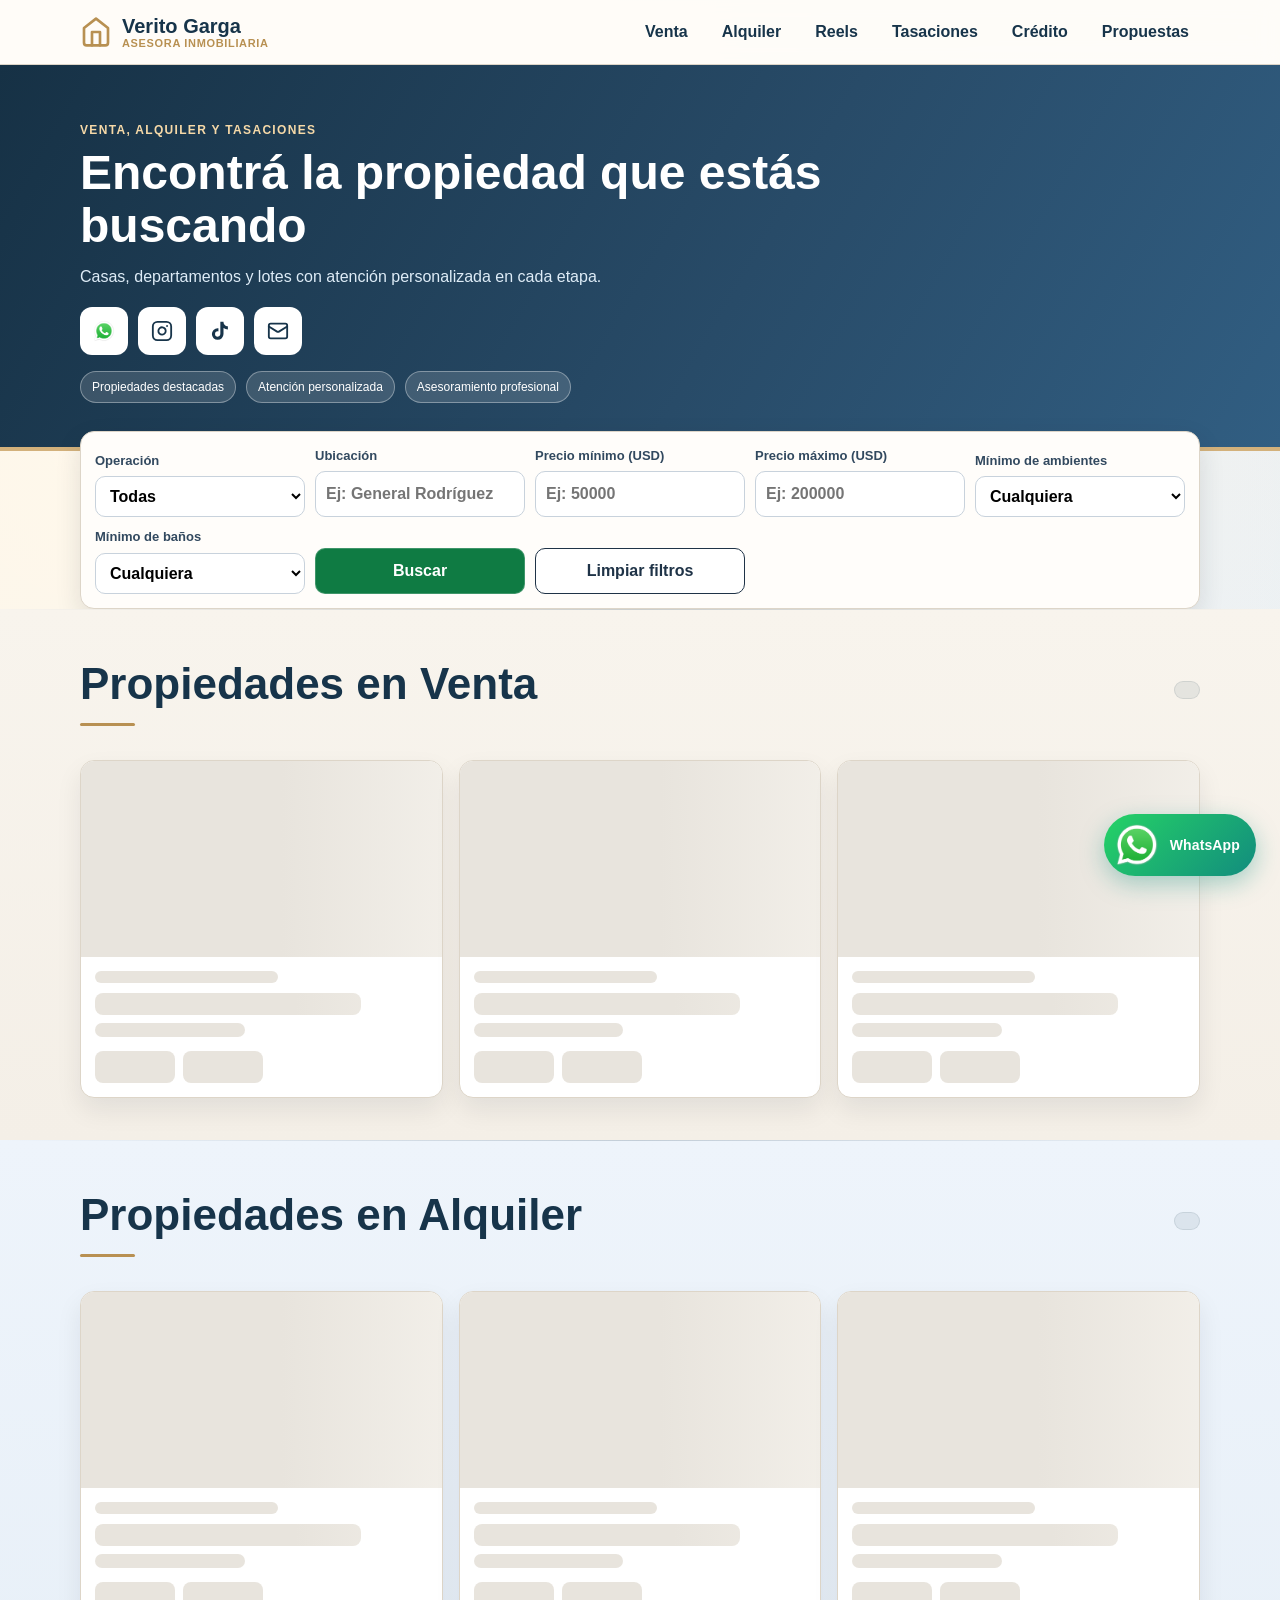
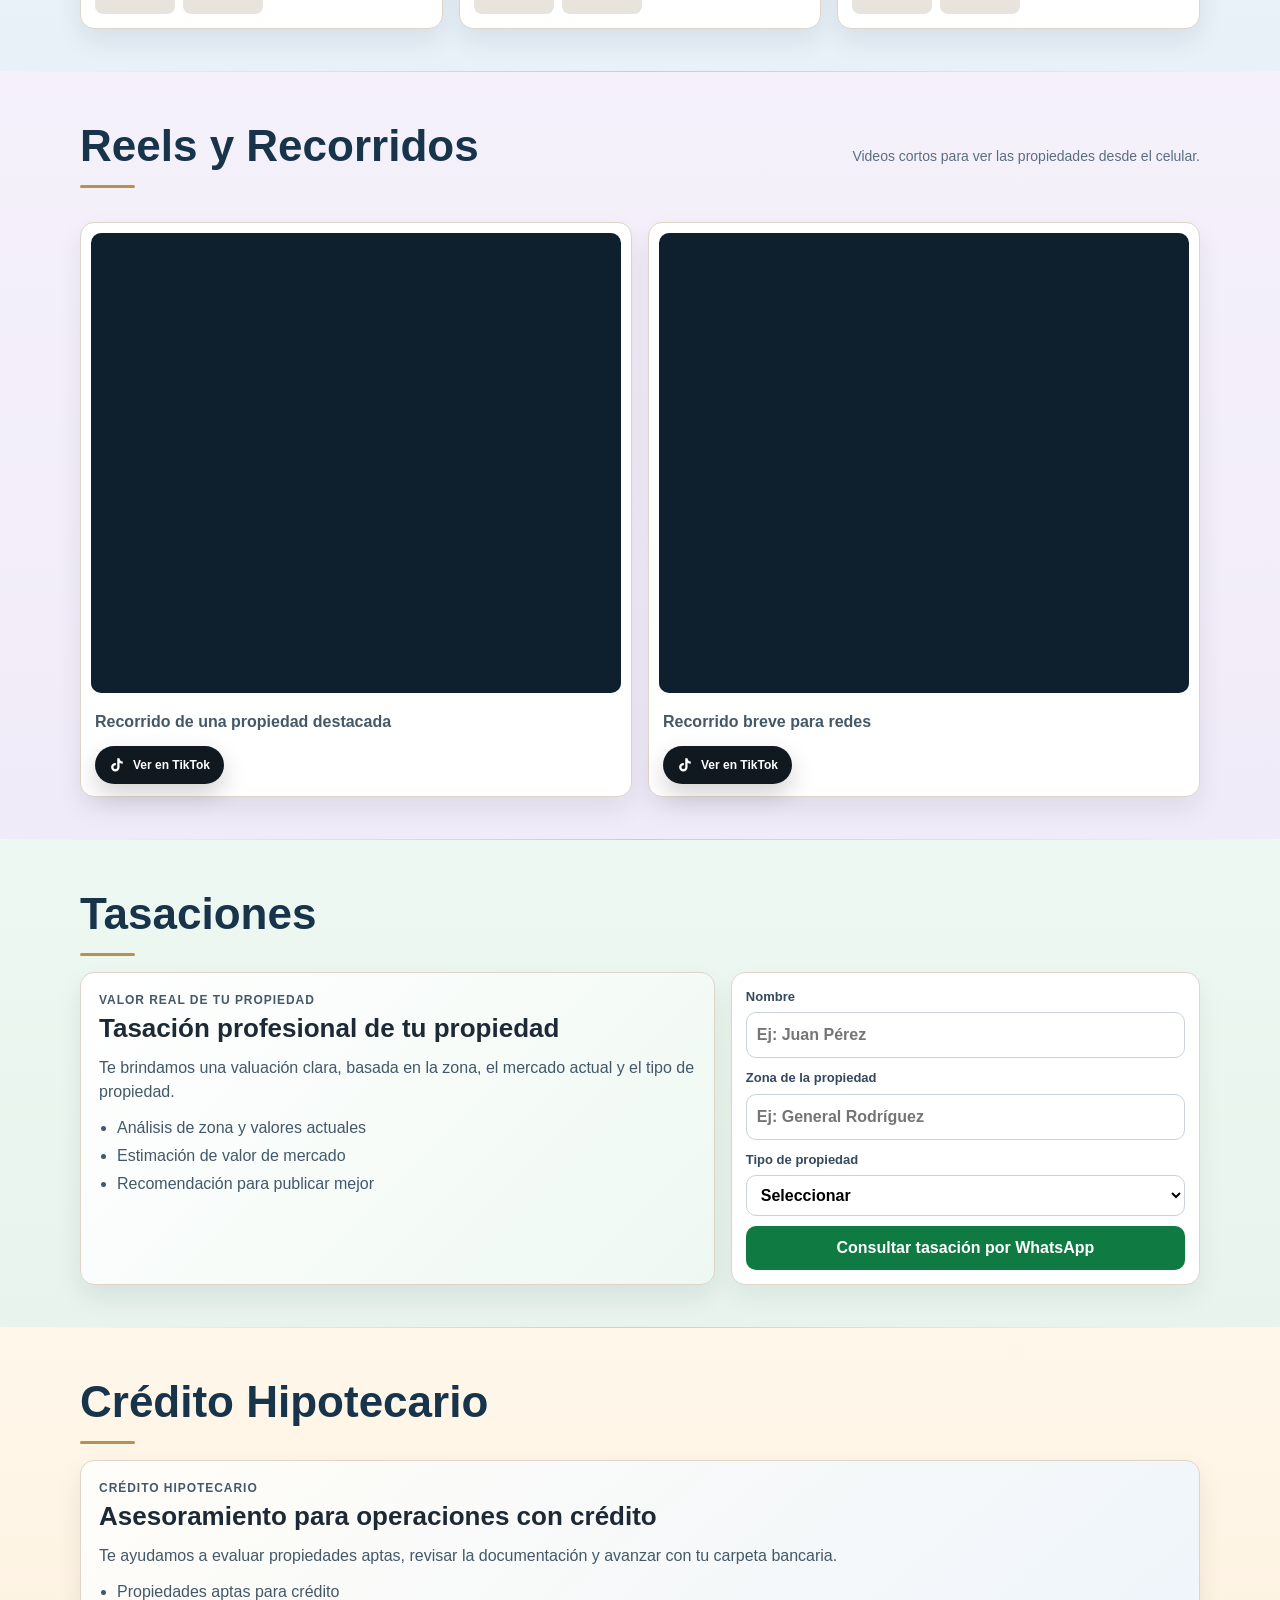
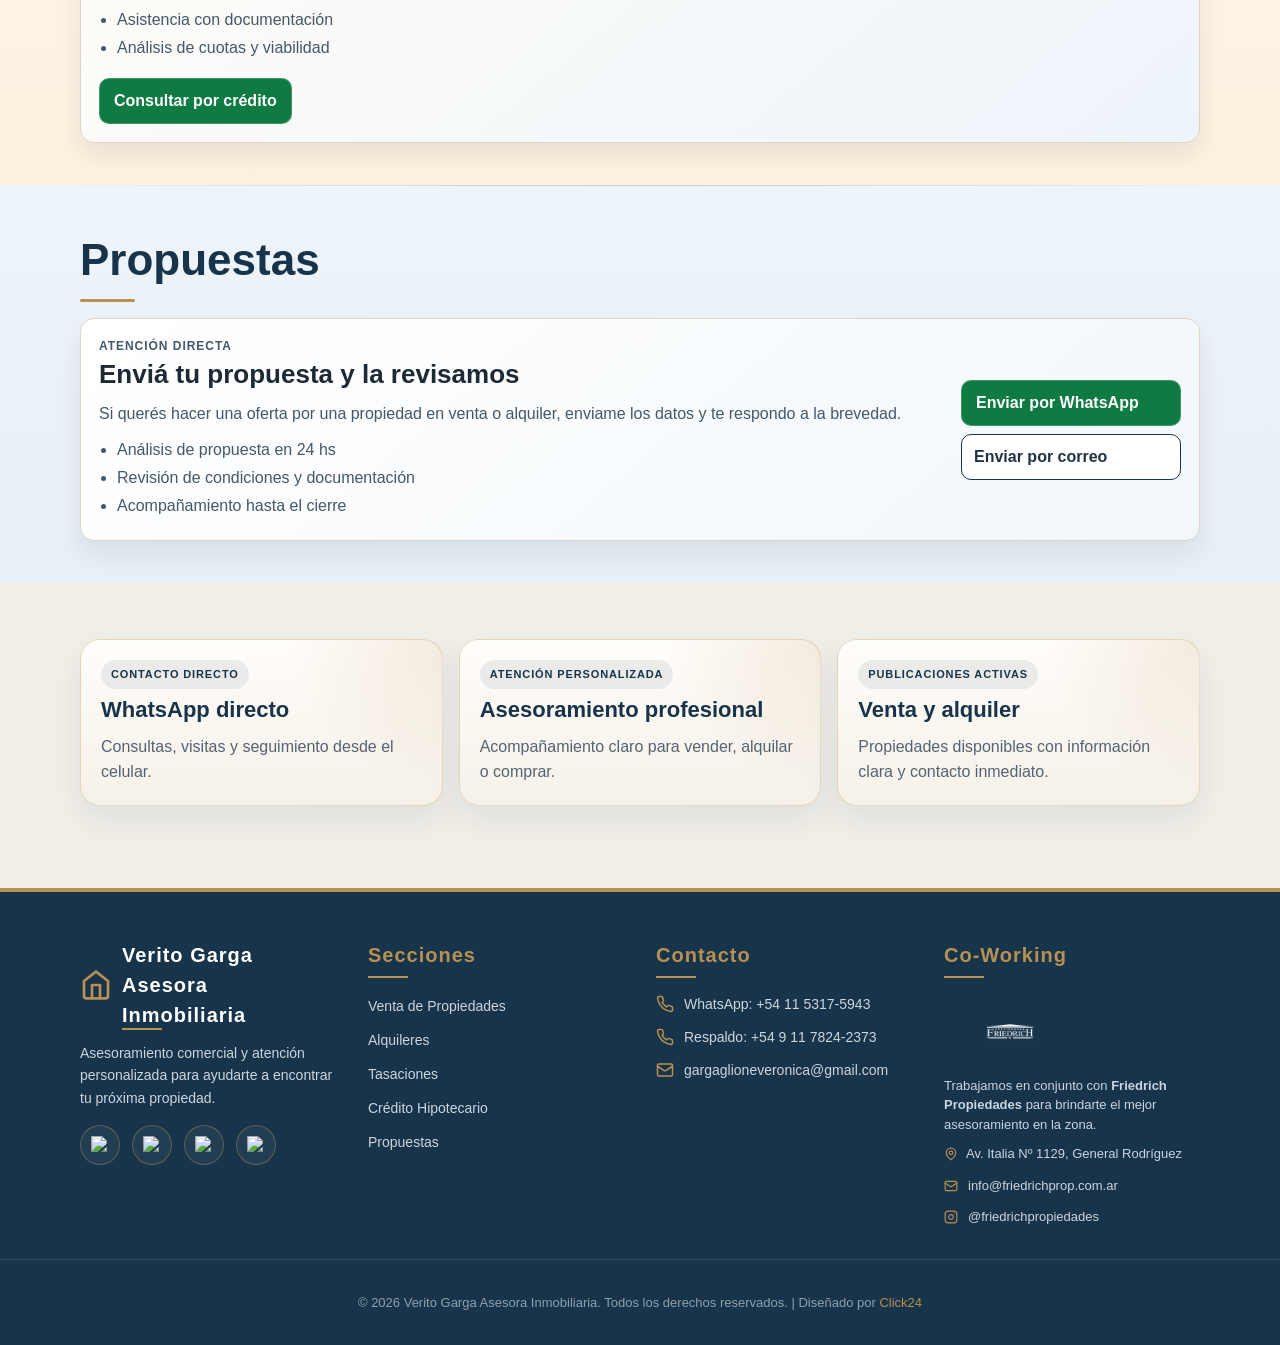
==== commit 60a55afc: "Add files via upload" ====
--- a/index.html
+++ b/index.html
@@ -9,7 +9,7 @@
       content="Venta, alquiler y tasaciones inmobiliarias. Contacto directo por WhatsApp, Instagram y correo."
     />
     <link rel="stylesheet" href="./styles.css?v=1.4" />
-    <script src="https://cdn.jsdelivr.net/npm/@supabase/supabase-js@2"></script>
+    <script src="https://cdn.jsdelivr.net/npm/@supabase/supabase-js@2" defer></script>
   </head>
   <body>
     <header class="topbar">
@@ -407,7 +407,7 @@
       <img src="./assets/whtsaplolipop.png" alt="WhatsApp" class="wa-float-img" />
       <span class="wa-float-text">WhatsApp</span>
     </a>
-    <script src="./script.js?v=1.4"></script>
+    <script src="./script.js?v=1.4" defer></script>
   </body>
 </html>
 
